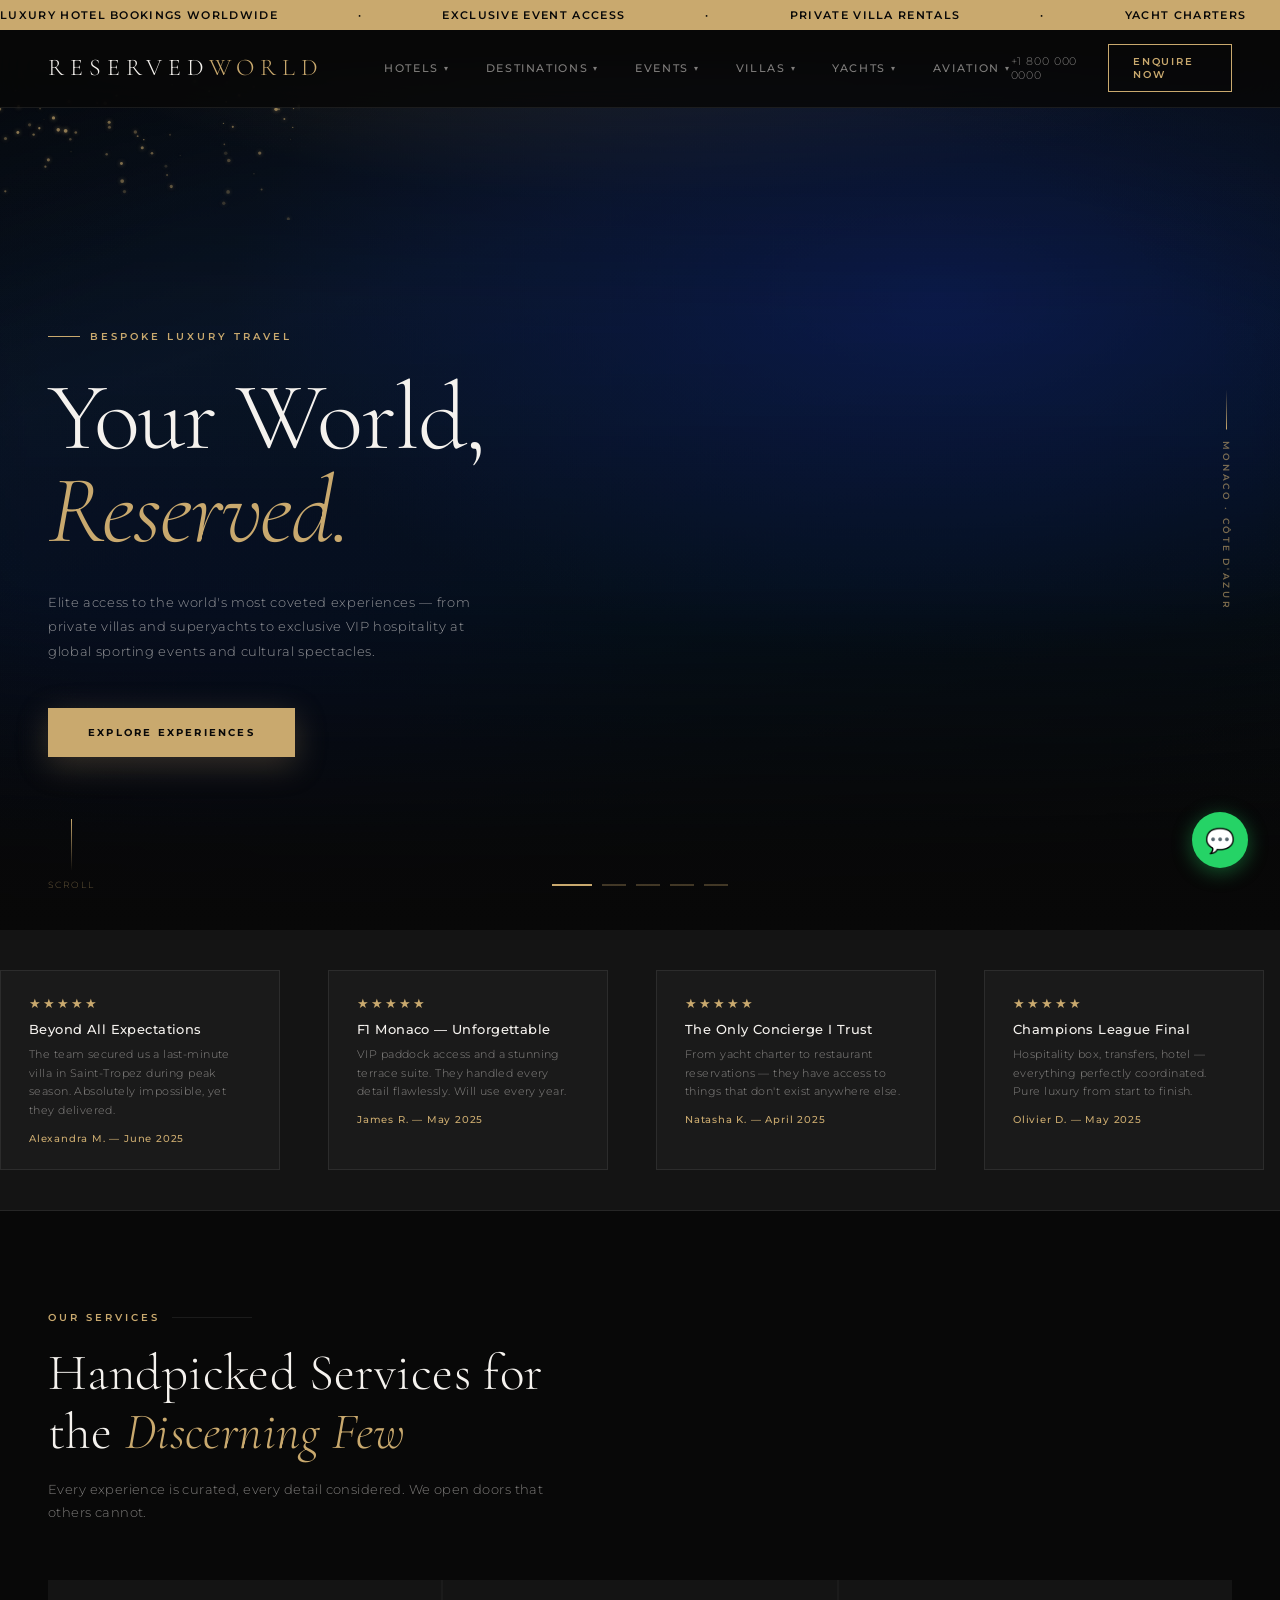
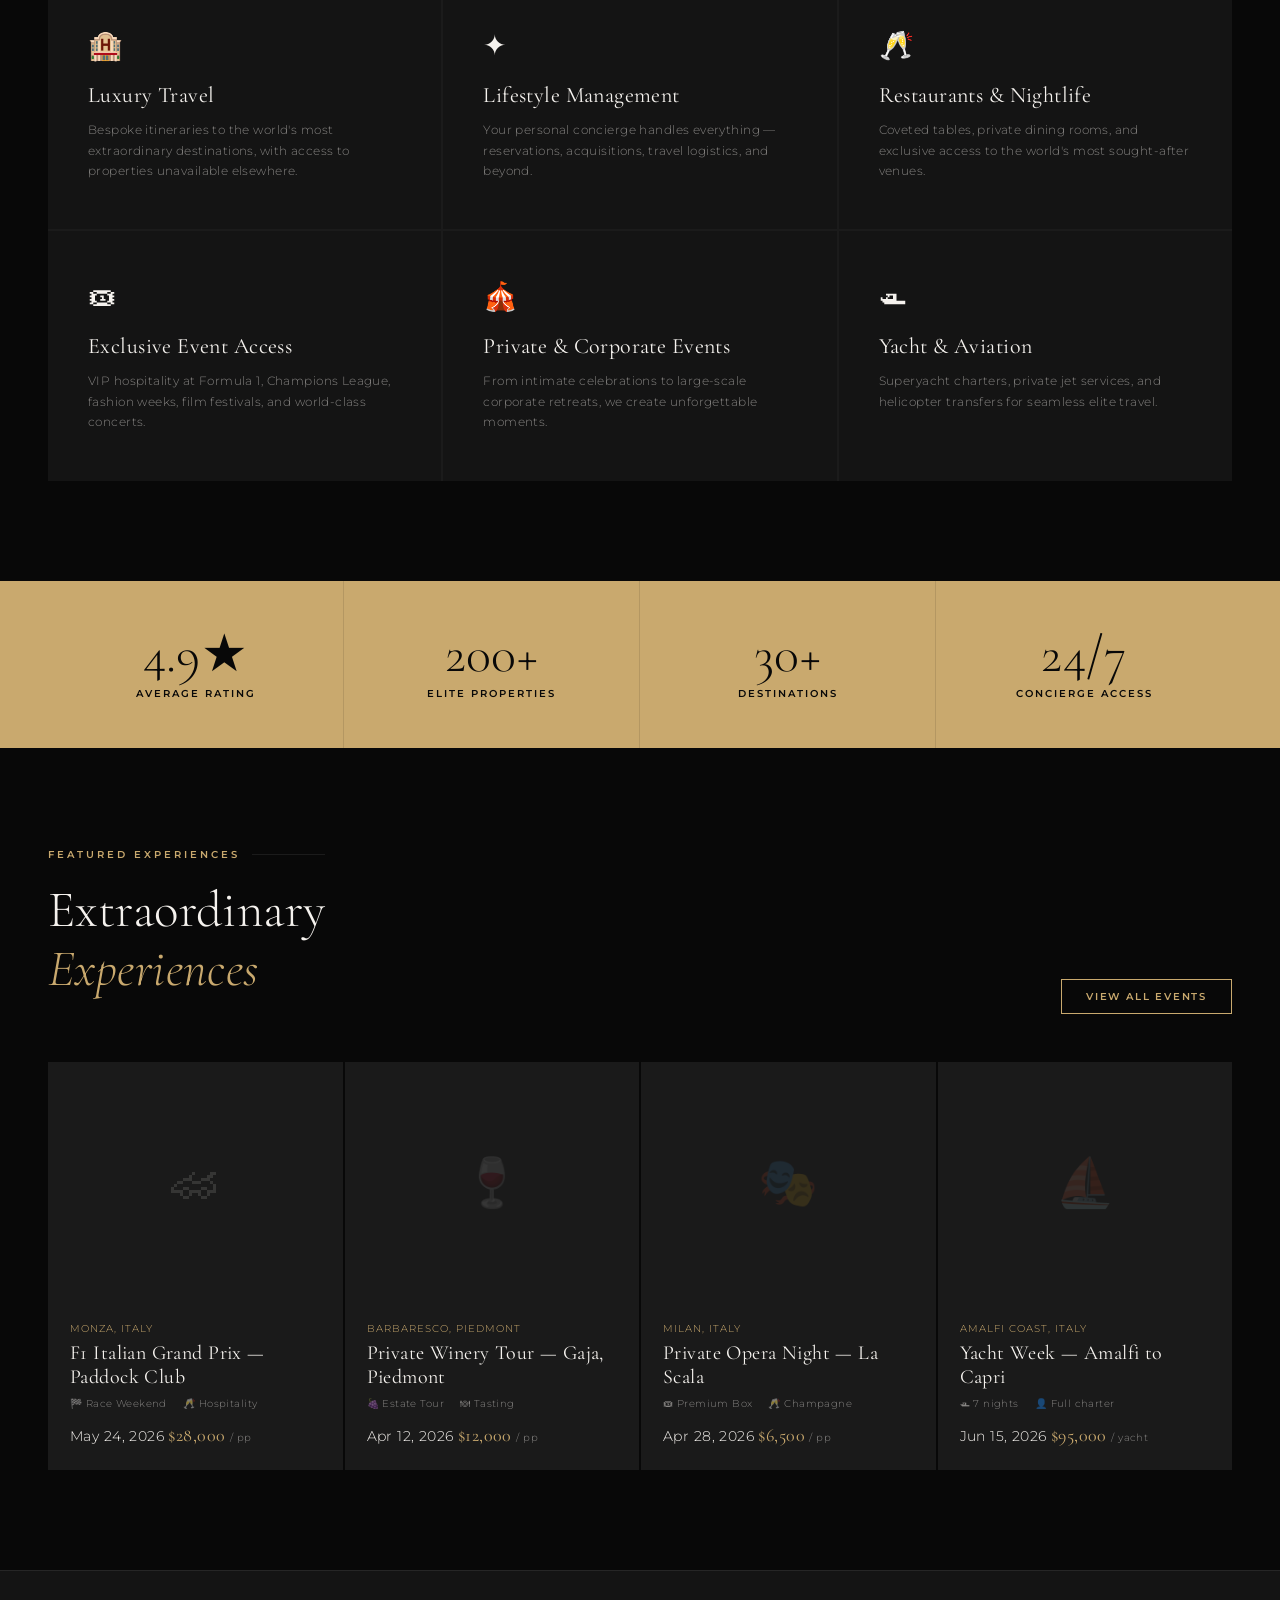
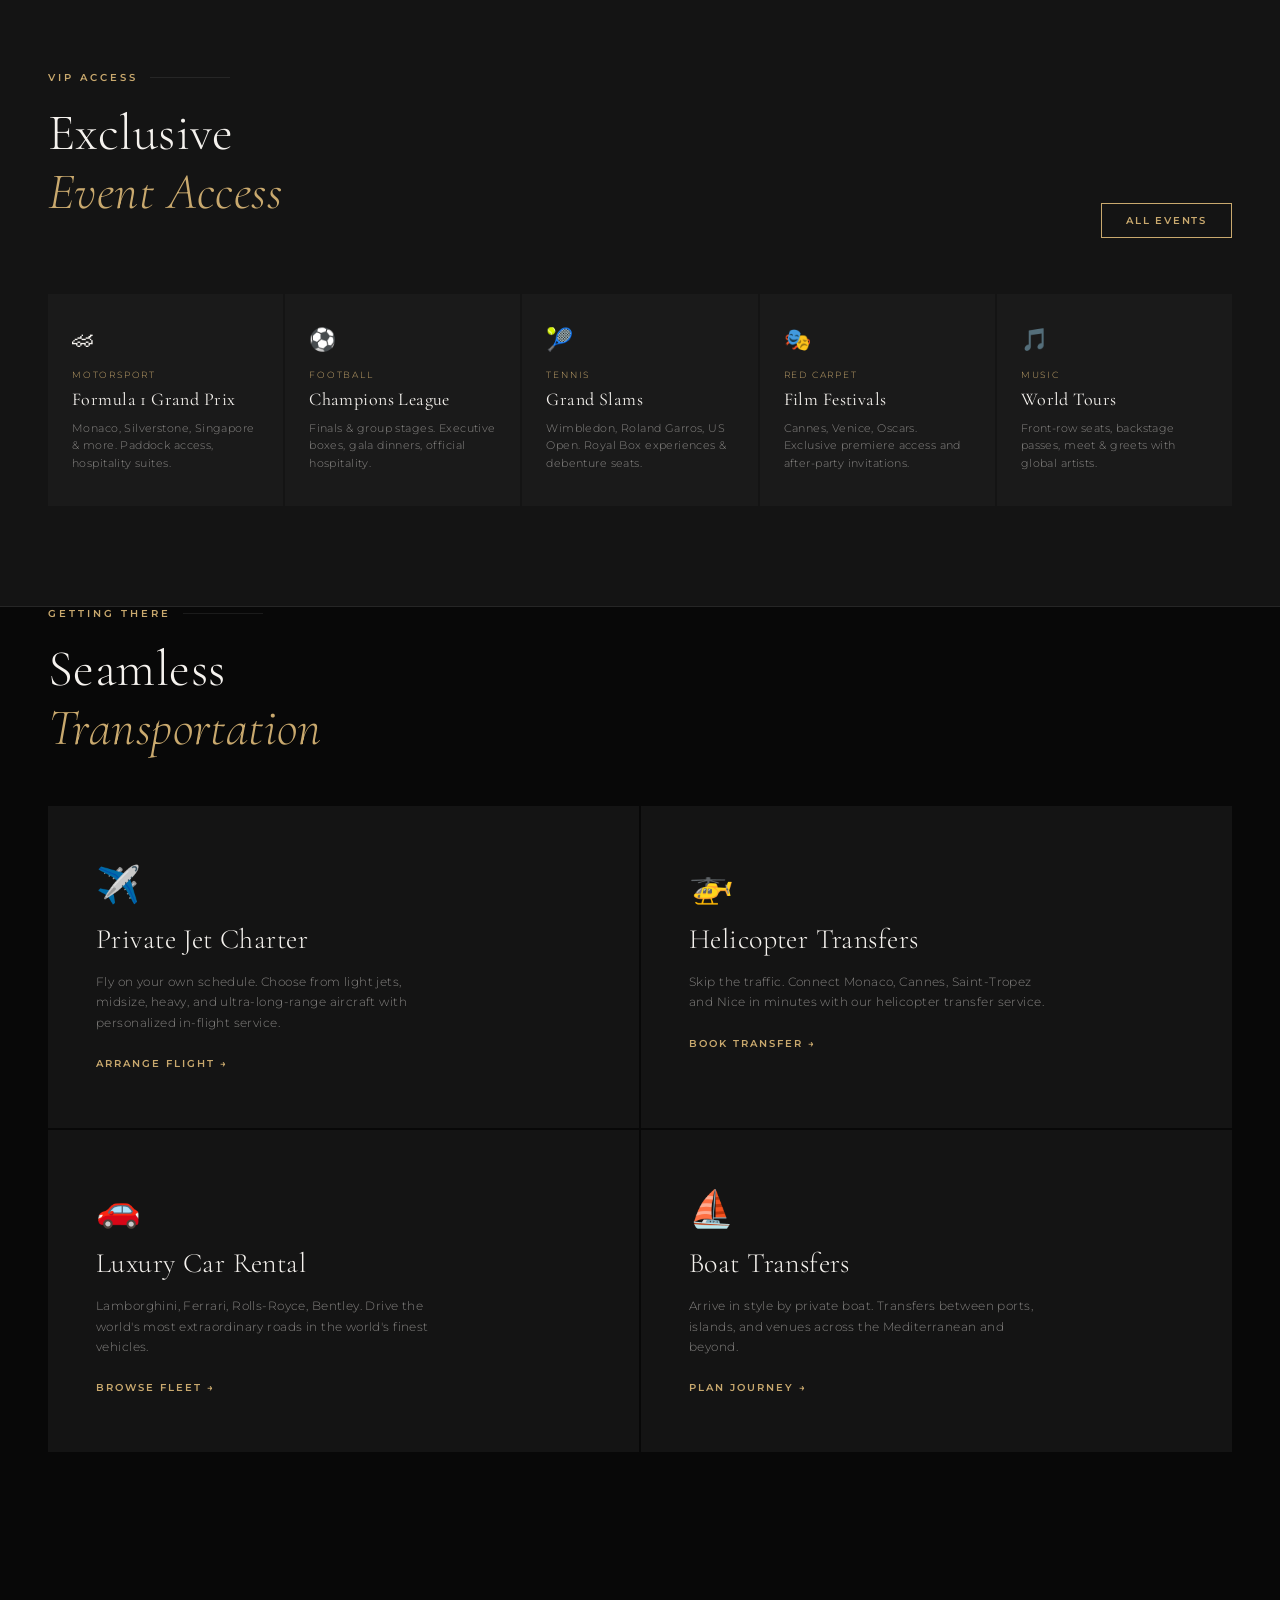
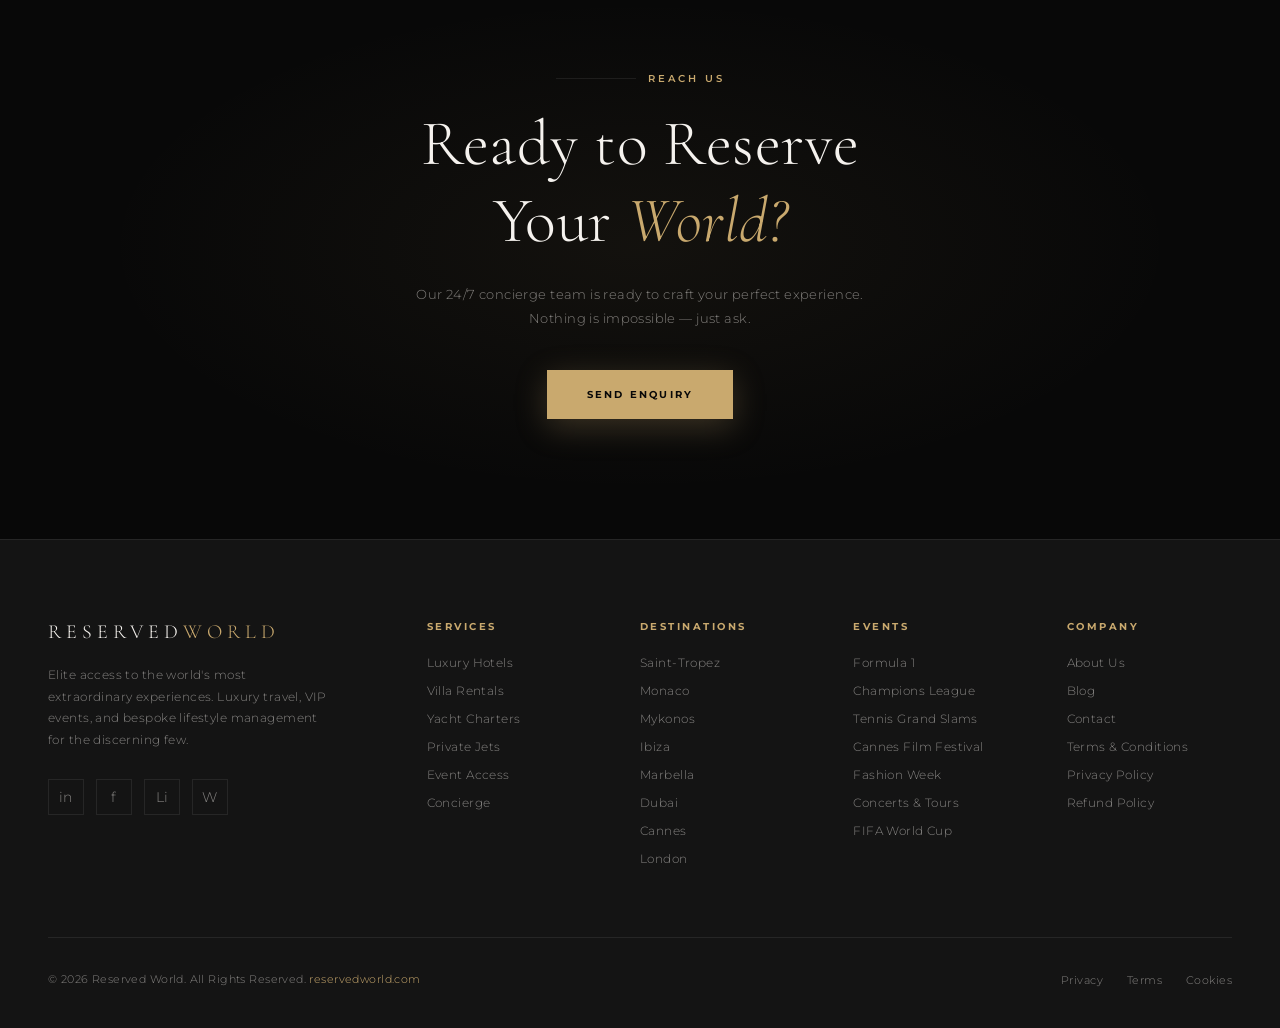
==== index.html @ fbaa14cc "Add featured experiences section with event listings Added a new section for featured experiences wi" ====
<!DOCTYPE html>
<html lang="en">
<head>
<meta charset="UTF-8">
<meta name="viewport" content="width=device-width, initial-scale=1.0">
<title>Reserved World – Bespoke Luxury Travel & Elite Event Access</title>
<link rel="preconnect" href="https://fonts.googleapis.com">
<link href="https://fonts.googleapis.com/css2?family=Cormorant+Garamond:ital,wght@0,300;0,400;0,600;1,300;1,400&family=Montserrat:wght@300;400;500;600&display=swap" rel="stylesheet">
<style>
  :root {
    --black: #080808;
    --deep: #0d0d0d;
    --surface: #141414;
    --card: #1a1a1a;
    --border: rgba(255,255,255,0.08);
    --gold: #c9a96e;
    --gold-light: #e8d5b0;
    --gold-dim: rgba(201,169,110,0.15);
    --white: #f5f2ee;
    --muted: rgba(245,242,238,0.5);
    --nav-h: 80px;
  }

  *, *::before, *::after { box-sizing: border-box; margin: 0; padding: 0; }

  html { scroll-behavior: smooth; }

  body {
    background: var(--black);
    color: var(--white);
    font-family: 'Montserrat', sans-serif;
    font-size: 14px;
    font-weight: 300;
    letter-spacing: 0.03em;
    overflow-x: hidden;
  }

  /* ─── SCROLLBAR ─── */
  ::-webkit-scrollbar { width: 4px; }
  ::-webkit-scrollbar-track { background: var(--black); }
  ::-webkit-scrollbar-thumb { background: var(--gold); border-radius: 2px; }

  /* ─── TICKER ─── */
  .ticker {
    background: var(--gold);
    color: var(--black);
    font-size: 11px;
    font-weight: 600;
    letter-spacing: 0.12em;
    text-transform: uppercase;
    padding: 8px 0;
    overflow: hidden;
    position: relative;
    z-index: 200;
  }
  .ticker-inner {
    display: flex;
    gap: 80px;
    animation: ticker 30s linear infinite;
    white-space: nowrap;
  }
  @keyframes ticker {
    from { transform: translateX(0); }
    to { transform: translateX(-50%); }
  }

  /* ─── NAV ─── */
  nav {
    position: fixed;
    top: 0;
    left: 0;
    width: 100%;
    z-index: 100;
    height: var(--nav-h);
    display: flex;
    align-items: center;
    justify-content: space-between;
    padding: 0 48px;
    background: rgba(8,8,8,0.85);
    backdrop-filter: blur(20px);
    border-bottom: 1px solid var(--border);
    transition: background 0.3s;
  }

  .nav-logo {
    font-family: 'Cormorant Garamond', serif;
    font-size: 24px;
    font-weight: 300;
    letter-spacing: 0.25em;
    text-transform: uppercase;
    color: var(--white);
    text-decoration: none;
  }
  .nav-logo span { color: var(--gold); }

  .nav-links {
    display: flex;
    align-items: center;
    gap: 36px;
    list-style: none;
    margin-left: 60px;
  }

  .nav-links > li { position: relative; }

  .nav-links > li > a {
    color: var(--muted);
    text-decoration: none;
    font-size: 11px;
    font-weight: 500;
    letter-spacing: 0.15em;
    text-transform: uppercase;
    transition: color 0.2s;
    display: flex;
    align-items: center;
    gap: 5px;
  }
  .nav-links > li > a:hover, .nav-links > li:hover > a { color: var(--gold); }

  .nav-links > li > a .caret {
    font-size: 8px;
    transition: transform 0.2s;
    display: inline-block;
  }
  .nav-links > li:hover > a .caret { transform: rotate(180deg); }

  /* Mega dropdown */
  .dropdown {
    position: absolute;
    top: calc(100% + 20px);
    left: -20px;
    background: var(--surface);
    border: 1px solid var(--border);
    min-width: 220px;
    padding: 20px 0;
    opacity: 0;
    pointer-events: none;
    transform: translateY(10px);
    transition: opacity 0.25s, transform 0.25s;
  }
  .nav-links > li:hover .dropdown {
    opacity: 1;
    pointer-events: all;
    transform: translateY(0);
  }
  .dropdown a {
    display: block;
    padding: 10px 24px;
    color: var(--muted);
    text-decoration: none;
    font-size: 11px;
    letter-spacing: 0.1em;
    text-transform: uppercase;
    transition: color 0.2s, padding-left 0.2s;
  }
  .dropdown a:hover { color: var(--gold); padding-left: 32px; }
  .dropdown-group-label {
    display: block;
    padding: 10px 24px 6px;
    font-size: 9px;
    letter-spacing: 0.2em;
    text-transform: uppercase;
    color: var(--gold);
    font-weight: 600;
    border-top: 1px solid var(--border);
    margin-top: 6px;
  }
  .dropdown-group-label:first-child { border-top: none; margin-top: 0; }

  .nav-cta {
    display: flex;
    align-items: center;
    gap: 20px;
  }

  .nav-tel {
    font-size: 11px;
    letter-spacing: 0.08em;
    color: var(--muted);
  }

  .btn-outline {
    padding: 10px 24px;
    border: 1px solid var(--gold);
    color: var(--gold);
    font-size: 10px;
    font-weight: 600;
    letter-spacing: 0.18em;
    text-transform: uppercase;
    text-decoration: none;
    transition: background 0.2s, color 0.2s;
    font-family: 'Montserrat', sans-serif;
    cursor: pointer;
    background: transparent;
  }
  .btn-outline:hover { background: var(--gold); color: var(--black); }

  /* ─── HERO ─── */
  .hero {
    height: calc(100vh - 40px);
    min-height: 600px;
    position: relative;
    display: flex;
    align-items: center;
    padding-top: 80px;
    overflow: hidden;
  }

  /* ── SLIDESHOW BACKGROUNDS ── */
  .hero-slides {
    position: absolute;
    inset: 0;
    z-index: 0;
  }

  .hero-slide {
    position: absolute;
    inset: 0;
    opacity: 0;
    transition: opacity 1.8s cubic-bezier(0.4, 0, 0.2, 1);
    will-change: opacity;
  }
  .hero-slide.active { opacity: 1; }

  /* Each slide has a unique cinematic gradient + Ken Burns pan */
  .hero-slide-inner {
    position: absolute;
    inset: -8%;
    background-size: cover;
    background-position: center;
    will-change: transform;
  }

  /* Slide 1 — deep Santorini blue dusk */
  .slide-1 .hero-slide-inner {
    background:
      radial-gradient(ellipse 80% 60% at 70% 30%, rgba(12,28,80,0.95) 0%, transparent 60%),
      radial-gradient(ellipse 60% 80% at 20% 80%, rgba(6,14,40,0.9) 0%, transparent 55%),
      radial-gradient(ellipse 100% 50% at 50% 0%, rgba(201,169,110,0.25) 0%, transparent 40%),
      linear-gradient(160deg, #03080f 0%, #0a1628 30%, #04111e 60%, #080808 100%);
    animation: kenburns-1 10s ease-in-out infinite alternate;
  }
  @keyframes kenburns-1 {
    from { transform: scale(1.0) translate(0px, 0px); }
    to   { transform: scale(1.08) translate(-20px, -10px); }
  }

  /* Slide 2 — Saint-Tropez golden sunset */
  .slide-2 .hero-slide-inner {
    background:
      radial-gradient(ellipse 90% 50% at 80% 20%, rgba(201,120,20,0.8) 0%, transparent 55%),
      radial-gradient(ellipse 60% 70% at 15% 75%, rgba(80,30,10,0.95) 0%, transparent 60%),
      radial-gradient(ellipse 70% 40% at 50% 0%, rgba(230,160,60,0.3) 0%, transparent 50%),
      linear-gradient(145deg, #1a0a00 0%, #2d1200 25%, #0f0800 55%, #080808 100%);
    animation: kenburns-2 10s ease-in-out infinite alternate;
  }
  @keyframes kenburns-2 {
    from { transform: scale(1.06) translate(15px, 5px); }
    to   { transform: scale(1.0) translate(-5px, 15px); }
  }

  /* Slide 3 — Monaco emerald night */
  .slide-3 .hero-slide-inner {
    background:
      radial-gradient(ellipse 75% 55% at 30% 40%, rgba(10,60,40,0.9) 0%, transparent 58%),
      radial-gradient(ellipse 50% 70% at 85% 70%, rgba(4,25,18,0.95) 0%, transparent 55%),
      radial-gradient(ellipse 80% 35% at 55% 10%, rgba(201,169,110,0.2) 0%, transparent 45%),
      linear-gradient(155deg, #020d07 0%, #071a10 30%, #030e07 60%, #080808 100%);
    animation: kenburns-3 10s ease-in-out infinite alternate;
  }
  @keyframes kenburns-3 {
    from { transform: scale(1.04) translate(-10px, 10px); }
    to   { transform: scale(1.1) translate(10px, -15px); }
  }

  /* Slide 4 — Mykonos ivory & deep indigo */
  .slide-4 .hero-slide-inner {
    background:
      radial-gradient(ellipse 85% 45% at 60% 25%, rgba(40,30,90,0.9) 0%, transparent 55%),
      radial-gradient(ellipse 55% 65% at 10% 80%, rgba(15,10,40,0.95) 0%, transparent 55%),
      radial-gradient(ellipse 65% 35% at 45% 5%, rgba(201,169,110,0.22) 0%, transparent 45%),
      linear-gradient(140deg, #050310 0%, #100c28 30%, #06040f 60%, #080808 100%);
    animation: kenburns-4 10s ease-in-out infinite alternate;
  }
  @keyframes kenburns-4 {
    from { transform: scale(1.07) translate(8px, -8px); }
    to   { transform: scale(1.02) translate(-12px, 12px); }
  }

  /* Slide 5 — Dubai amber skyline */
  .slide-5 .hero-slide-inner {
    background:
      radial-gradient(ellipse 80% 50% at 75% 30%, rgba(160,90,10,0.85) 0%, transparent 58%),
      radial-gradient(ellipse 60% 60% at 20% 70%, rgba(60,30,5,0.95) 0%, transparent 55%),
      radial-gradient(ellipse 90% 30% at 50% 0%, rgba(220,150,40,0.3) 0%, transparent 40%),
      linear-gradient(150deg, #120800 0%, #220f00 25%, #0c0600 55%, #080808 100%);
    animation: kenburns-5 10s ease-in-out infinite alternate;
  }
  @keyframes kenburns-5 {
    from { transform: scale(1.0) translate(5px, 12px); }
    to   { transform: scale(1.09) translate(-15px, -8px); }
  }

  /* ── CINEMATIC VIGNETTE OVERLAY ── */
  .hero-vignette {
    position: absolute;
    inset: 0;
    z-index: 1;
    background:
      radial-gradient(ellipse 120% 120% at 50% 50%, transparent 40%, rgba(8,8,8,0.7) 100%),
      linear-gradient(to bottom,
        rgba(8,8,8,0.35) 0%,
        rgba(8,8,8,0.05) 30%,
        rgba(8,8,8,0.15) 60%,
        rgba(8,8,8,0.92) 90%,
        rgba(8,8,8,1) 100%
      );
    pointer-events: none;
  }

  /* ── PARTICLE CANVAS ── */
  #heroCanvas {
    position: absolute;
    inset: 0;
    z-index: 2;
    pointer-events: none;
  }

  /* ── LIGHT LEAK SWEEP ── */
  .hero-lightsweep {
    position: absolute;
    inset: 0;
    z-index: 3;
    pointer-events: none;
    overflow: hidden;
  }
  .hero-lightsweep::after {
    content: '';
    position: absolute;
    top: -50%;
    left: -60%;
    width: 40%;
    height: 200%;
    background: linear-gradient(
      105deg,
      transparent 0%,
      rgba(201,169,110,0.04) 40%,
      rgba(201,169,110,0.10) 50%,
      rgba(201,169,110,0.04) 60%,
      transparent 100%
    );
    animation: lightsweep 8s ease-in-out infinite;
    animation-delay: 2s;
    transform: skewX(-15deg);
  }
  @keyframes lightsweep {
    0%   { left: -60%; opacity: 0; }
    10%  { opacity: 1; }
    70%  { opacity: 1; }
    100% { left: 130%; opacity: 0; }
  }

  /* ── HERO SLIDE DOTS ── */
  .hero-dots {
    position: absolute;
    bottom: 44px;
    left: 50%;
    transform: translateX(-50%);
    z-index: 10;
    display: flex;
    gap: 10px;
    align-items: center;
  }
  .hero-dot {
    width: 24px;
    height: 2px;
    background: rgba(201,169,110,0.3);
    cursor: pointer;
    transition: background 0.4s, width 0.4s;
    border: none;
    padding: 0;
  }
  .hero-dot.active {
    background: var(--gold);
    width: 40px;
  }

  /* ── SLIDE LOCATION LABEL ── */
  .hero-location {
    position: absolute;
    top: 50%;
    right: 48px;
    transform: translateY(-50%);
    z-index: 10;
    writing-mode: vertical-rl;
    text-orientation: mixed;
    font-size: 9px;
    font-weight: 600;
    letter-spacing: 0.3em;
    text-transform: uppercase;
    color: rgba(201,169,110,0.6);
    display: flex;
    align-items: center;
    gap: 12px;
    transition: opacity 0.5s;
  }
  .hero-location::before {
    content: '';
    width: 1px;
    height: 40px;
    background: linear-gradient(to bottom, transparent, var(--gold));
  }

  /* ── HERO CONTENT ── */
  .hero-content {
    position: relative;
    z-index: 10;
    max-width: 1400px;
    margin: 0 auto;
    padding: 0 48px;
    width: 100%;
  }

  .hero-badge {
    display: inline-flex;
    align-items: center;
    gap: 10px;
    font-size: 10px;
    font-weight: 600;
    letter-spacing: 0.3em;
    text-transform: uppercase;
    color: var(--gold);
    margin-bottom: 28px;
    opacity: 0;
    animation: fade-slide-up 1s ease 0.3s forwards;
  }
  .hero-badge::before {
    content: '';
    width: 32px;
    height: 1px;
    background: var(--gold);
  }

  .hero h1 {
    font-family: 'Cormorant Garamond', serif;
    font-size: clamp(56px, 7.5vw, 108px);
    font-weight: 300;
    line-height: 0.97;
    letter-spacing: -0.02em;
    margin-bottom: 32px;
    max-width: 860px;
    opacity: 0;
    animation: fade-slide-up 1.1s ease 0.55s forwards;
  }
  .hero h1 em {
    font-style: italic;
    color: var(--gold);
    display: block;
  }

  .hero-sub {
    font-size: 13px;
    color: rgba(245,242,238,0.6);
    max-width: 460px;
    line-height: 1.9;
    margin-bottom: 44px;
    letter-spacing: 0.05em;
    opacity: 0;
    animation: fade-slide-up 1.1s ease 0.8s forwards;
  }

  .hero-actions {
    display: flex;
    gap: 16px;
    align-items: center;
    opacity: 0;
    animation: fade-slide-up 1.1s ease 1.0s forwards;
  }

  @keyframes fade-slide-up {
    from { opacity: 0; transform: translateY(28px); }
    to   { opacity: 1; transform: translateY(0); }
  }

  .btn-gold {
    padding: 18px 40px;
    background: var(--gold);
    color: var(--black);
    font-family: 'Montserrat', sans-serif;
    font-size: 10px;
    font-weight: 700;
    letter-spacing: 0.22em;
    text-transform: uppercase;
    text-decoration: none;
    transition: opacity 0.25s, transform 0.25s, box-shadow 0.25s;
    display: inline-block;
    box-shadow: 0 8px 32px rgba(201,169,110,0.25);
  }
  .btn-gold:hover {
    opacity: 0.9;
    transform: translateY(-2px);
    box-shadow: 0 14px 40px rgba(201,169,110,0.4);
  }

  /* Scroll indicator */
  .scroll-indicator {
    position: absolute;
    bottom: 40px;
    left: 48px;
    z-index: 10;
    display: flex;
    flex-direction: column;
    align-items: center;
    gap: 8px;
    color: rgba(201,169,110,0.5);
    font-size: 9px;
    letter-spacing: 0.22em;
    text-transform: uppercase;
    opacity: 0;
    animation: fade-slide-up 1s ease 1.4s forwards;
  }
  .scroll-line {
    width: 1px;
    height: 52px;
    background: linear-gradient(to bottom, var(--gold), transparent);
    animation: scroll-pulse 2.2s ease-in-out infinite;
  }
  @keyframes scroll-pulse {
    0%, 100% { opacity: 0.8; transform: scaleY(1); }
    50% { opacity: 0.2; transform: scaleY(0.5); }
  }

  /* ─── REVIEWS ─── */
  .reviews-strip {
    background: var(--surface);
    border-bottom: 1px solid var(--border);
    padding: 40px 0;
    overflow: hidden;
  }
  .reviews-inner {
    display: flex;
    gap: 48px;
    animation: ticker 50s linear infinite;
  }
  .review-card {
    flex-shrink: 0;
    background: var(--card);
    border: 1px solid var(--border);
    padding: 24px 28px;
    min-width: 280px;
    max-width: 280px;
  }
  .review-stars { color: var(--gold); font-size: 13px; letter-spacing: 2px; margin-bottom: 10px; }
  .review-title { font-size: 13px; font-weight: 500; margin-bottom: 8px; color: var(--white); }
  .review-text { font-size: 11px; color: var(--muted); line-height: 1.7; }
  .review-author { font-size: 10px; color: var(--gold); margin-top: 12px; font-weight: 500; letter-spacing: 0.08em; }

  /* ─── SECTIONS ─── */
  section {
    max-width: 1400px;
    margin: 0 auto;
    padding: 100px 48px;
  }

  .section-label {
    font-size: 10px;
    font-weight: 600;
    letter-spacing: 0.3em;
    text-transform: uppercase;
    color: var(--gold);
    display: flex;
    align-items: center;
    gap: 12px;
    margin-bottom: 20px;
  }
  .section-label::after {
    content: '';
    flex: 1;
    height: 1px;
    background: var(--border);
    max-width: 80px;
  }

  .section-title {
    font-family: 'Cormorant Garamond', serif;
    font-size: clamp(36px, 4vw, 56px);
    font-weight: 300;
    line-height: 1.15;
    margin-bottom: 16px;
  }
  .section-title em { font-style: italic; color: var(--gold); }

  .section-desc {
    color: var(--muted);
    font-size: 13px;
    line-height: 1.8;
    max-width: 520px;
    margin-bottom: 56px;
  }

  /* ─── SERVICES GRID ─── */
  .services-grid {
    display: grid;
    grid-template-columns: repeat(3, 1fr);
    gap: 2px;
    background: var(--border);
  }

  .service-card {
    background: var(--surface);
    padding: 48px 40px;
    position: relative;
    overflow: hidden;
    cursor: pointer;
    transition: background 0.3s;
    text-decoration: none;
    color: inherit;
    display: block;
  }
  .service-card::before {
    content: '';
    position: absolute;
    bottom: 0; left: 0;
    width: 0; height: 2px;
    background: var(--gold);
    transition: width 0.4s;
  }
  .service-card:hover { background: var(--card); }
  .service-card:hover::before { width: 100%; }

  .service-icon {
    font-size: 28px;
    margin-bottom: 20px;
    display: block;
  }
  .service-name {
    font-family: 'Cormorant Garamond', serif;
    font-size: 22px;
    font-weight: 400;
    margin-bottom: 12px;
  }
  .service-desc {
    font-size: 12px;
    color: var(--muted);
    line-height: 1.7;
  }
  .service-arrow {
    position: absolute;
    bottom: 32px; right: 32px;
    color: var(--gold);
    font-size: 18px;
    opacity: 0;
    transform: translateX(-8px);
    transition: opacity 0.3s, transform 0.3s;
  }
  .service-card:hover .service-arrow { opacity: 1; transform: translateX(0); }

  /* ─── LISTINGS ─── */
  .listings-header {
    display: flex;
    justify-content: space-between;
    align-items: flex-end;
    margin-bottom: 48px;
  }

  .cards-grid {
    display: grid;
    grid-template-columns: repeat(4, 1fr);
    gap: 2px;
  }

  .listing-card {
    background: var(--card);
    position: relative;
    overflow: hidden;
    text-decoration: none;
    color: inherit;
    display: block;
  }

  .listing-img {
    height: 240px;
    position: relative;
    overflow: hidden;
  }

  /* Gradient placeholder images using CSS */
  .listing-img-inner {
    width: 100%;
    height: 100%;
    transition: transform 0.6s ease;
    position: relative;
  }
  .listing-card:hover .listing-img-inner { transform: scale(1.06); }

  .villa-img-1 { background: linear-gradient(135deg, #2d1f0a 0%, #1a1209 40%, #3d2b10 100%); }
  .villa-img-2 { background: linear-gradient(135deg, #0d1a2d 0%, #091218 40%, #1a3050 100%); }
  .villa-img-3 { background: linear-gradient(135deg, #1a2d1a 0%, #0d180d 40%, #2d4a1a 100%); }
  .villa-img-4 { background: linear-gradient(135deg, #2d1a0d 0%, #180d09 40%, #4a2d1a 100%); }
  .yacht-img-1 { background: linear-gradient(135deg, #091828 0%, #060f1a 40%, #0d2540 100%); }
  .yacht-img-2 { background: linear-gradient(135deg, #280918 0%, #1a0609 40%, #400d25 100%); }
  .yacht-img-3 { background: linear-gradient(135deg, #181828 0%, #0f0f1a 40%, #252540 100%); }
  .yacht-img-4 { background: linear-gradient(135deg, #0a1a0a 0%, #060f06 40%, #0f2810 100%); }
  .dest-img-1 { background: linear-gradient(135deg, #3d2b10 0%, #1a1209 60%, #2d1f0a 100%); }
  .dest-img-2 { background: linear-gradient(135deg, #0d2540 0%, #091218 60%, #102d4a 100%); }
  .dest-img-3 { background: linear-gradient(135deg, #2d1a0d 0%, #180d09 60%, #3d2010 100%); }
  .dest-img-4 { background: linear-gradient(135deg, #1a0d28 0%, #0f0918 60%, #280d3d 100%); }
  .dest-img-5 { background: linear-gradient(135deg, #0d281a 0%, #09180f 60%, #102d20 100%); }
  .dest-img-6 { background: linear-gradient(135deg, #28150d 0%, #180e09 60%, #3d1a0d 100%); }

  /* Decorative icon overlay */
  .listing-img::after {
    content: attr(data-icon);
    position: absolute;
    top: 50%; left: 50%;
    transform: translate(-50%, -50%);
    font-size: 48px;
    opacity: 0.12;
    pointer-events: none;
  }

  .listing-tag {
    position: absolute;
    top: 16px; left: 16px;
    background: var(--gold);
    color: var(--black);
    font-size: 9px;
    font-weight: 700;
    letter-spacing: 0.15em;
    text-transform: uppercase;
    padding: 5px 10px;
  }

  .listing-info {
    padding: 20px 22px 24px;
  }
  .listing-location {
    font-size: 10px;
    color: var(--gold);
    letter-spacing: 0.1em;
    text-transform: uppercase;
    margin-bottom: 6px;
  }
  .listing-name {
    font-family: 'Cormorant Garamond', serif;
    font-size: 20px;
    font-weight: 400;
    margin-bottom: 8px;
    line-height: 1.2;
  }
  .listing-meta {
    display: flex;
    gap: 16px;
    align-items: center;
    margin-bottom: 14px;
  }
  .listing-meta-item {
    font-size: 10px;
    color: var(--muted);
    display: flex;
    align-items: center;
    gap: 4px;
  }
  .listing-price {
    font-family: 'Cormorant Garamond', serif;
    font-size: 18px;
    color: var(--gold);
    font-weight: 400;
  }
  .listing-price span {
    font-family: 'Montserrat', sans-serif;
    font-size: 10px;
    color: var(--muted);
    font-weight: 300;
  }

  /* ─── DESTINATIONS ─── */
  .dest-grid {
    display: grid;
    grid-template-columns: repeat(3, 1fr);
    gap: 2px;
  }

  .dest-card {
    position: relative;
    overflow: hidden;
    height: 300px;
    cursor: pointer;
    text-decoration: none;
    display: block;
  }

  .dest-img {
    width: 100%; height: 100%;
    transition: transform 0.6s ease;
  }
  .dest-card:hover .dest-img { transform: scale(1.08); }

  .dest-overlay {
    position: absolute;
    inset: 0;
    background: linear-gradient(to top, rgba(8,8,8,0.9) 0%, rgba(8,8,8,0.1) 60%);
    display: flex;
    flex-direction: column;
    justify-content: flex-end;
    padding: 28px;
  }

  .dest-name {
    font-family: 'Cormorant Garamond', serif;
    font-size: 26px;
    font-weight: 300;
    margin-bottom: 6px;
  }
  .dest-country {
    font-size: 10px;
    color: var(--gold);
    letter-spacing: 0.15em;
    text-transform: uppercase;
  }
  .dest-link {
    margin-top: 12px;
    font-size: 10px;
    letter-spacing: 0.15em;
    text-transform: uppercase;
    color: var(--white);
    opacity: 0;
    transform: translateY(6px);
    transition: opacity 0.3s, transform 0.3s;
    display: flex;
    align-items: center;
    gap: 8px;
  }
  .dest-card:hover .dest-link { opacity: 1; transform: translateY(0); }

  /* ─── EVENTS ─── */
  .events-section {
    background: var(--surface);
    max-width: 100%;
    padding: 100px 0;
    border-top: 1px solid var(--border);
    border-bottom: 1px solid var(--border);
  }
  .events-inner {
    max-width: 1400px;
    margin: 0 auto;
    padding: 0 48px;
  }

  .events-grid {
    display: grid;
    grid-template-columns: repeat(5, 1fr);
    gap: 2px;
    margin-top: 56px;
  }

  .event-card {
    background: var(--card);
    padding: 32px 24px;
    text-decoration: none;
    color: inherit;
    display: block;
    border-bottom: 2px solid transparent;
    transition: border-color 0.3s, background 0.3s;
  }
  .event-card:hover { border-color: var(--gold); background: var(--black); }

  .event-icon { font-size: 22px; margin-bottom: 16px; display: block; }
  .event-cat {
    font-size: 9px;
    letter-spacing: 0.2em;
    text-transform: uppercase;
    color: var(--gold);
    margin-bottom: 8px;
  }
  .event-name {
    font-family: 'Cormorant Garamond', serif;
    font-size: 18px;
    font-weight: 400;
    line-height: 1.3;
    margin-bottom: 8px;
  }
  .event-detail {
    font-size: 11px;
    color: var(--muted);
    line-height: 1.6;
  }

  /* ─── TRANSPORT GRID ─── */
  .transport-grid {
    display: grid;
    grid-template-columns: repeat(2, 1fr);
    gap: 2px;
  }

  .transport-card {
    background: var(--surface);
    padding: 56px 48px;
    position: relative;
    overflow: hidden;
    text-decoration: none;
    color: inherit;
    display: flex;
    flex-direction: column;
    gap: 16px;
    border-bottom: 2px solid transparent;
    transition: border-color 0.3s;
  }
  .transport-card:hover { border-color: var(--gold); }

  .transport-icon { font-size: 36px; }
  .transport-name {
    font-family: 'Cormorant Garamond', serif;
    font-size: 28px;
    font-weight: 300;
  }
  .transport-desc { font-size: 12px; color: var(--muted); line-height: 1.7; max-width: 360px; }
  .transport-cta {
    display: inline-flex;
    align-items: center;
    gap: 8px;
    font-size: 10px;
    font-weight: 600;
    letter-spacing: 0.2em;
    text-transform: uppercase;
    color: var(--gold);
    margin-top: 8px;
  }

  /* ─── TRUST STATS ─── */
  .stats-bar {
    background: var(--gold);
    padding: 0;
    max-width: 100%;
  }
  .stats-inner {
    max-width: 1400px;
    margin: 0 auto;
    padding: 0 48px;
    display: grid;
    grid-template-columns: repeat(4, 1fr);
    gap: 0;
  }
  .stat {
    padding: 48px 0;
    border-right: 1px solid rgba(0,0,0,0.1);
    text-align: center;
    color: var(--black);
  }
  .stat:last-child { border-right: none; }
  .stat-num {
    font-family: 'Cormorant Garamond', serif;
    font-size: 52px;
    font-weight: 300;
    line-height: 1;
    margin-bottom: 6px;
  }
  .stat-label {
    font-size: 10px;
    font-weight: 600;
    letter-spacing: 0.2em;
    text-transform: uppercase;
  }

  /* ─── CONTACT CTA ─── */
  .cta-section {
    text-align: center;
    padding: 120px 48px;
    position: relative;
    overflow: hidden;
    max-width: 100%;
    background: var(--black);
  }
  .cta-bg {
    position: absolute;
    inset: 0;
    background: radial-gradient(ellipse 60% 60% at 50% 50%, rgba(201,169,110,0.06) 0%, transparent 70%);
  }
  .cta-section .section-label { justify-content: center; }
  .cta-section .section-label::after { display: none; }
  .cta-section .section-label::before {
    content: '';
    width: 80px; height: 1px;
    background: var(--border);
  }
  .cta-section h2 {
    font-family: 'Cormorant Garamond', serif;
    font-size: clamp(40px, 5vw, 72px);
    font-weight: 300;
    max-width: 700px;
    margin: 0 auto 24px;
    position: relative;
  }
  .cta-section h2 em { font-style: italic; color: var(--gold); }
  .cta-section p {
    color: var(--muted);
    font-size: 13px;
    max-width: 480px;
    margin: 0 auto 40px;
    line-height: 1.8;
    position: relative;
  }
  .cta-btns {
    display: flex;
    gap: 16px;
    justify-content: center;
    position: relative;
  }

  /* ─── FOOTER ─── */
  footer {
    background: var(--surface);
    border-top: 1px solid var(--border);
    padding: 80px 48px 40px;
  }
  .footer-top {
    max-width: 1400px;
    margin: 0 auto;
    display: grid;
    grid-template-columns: 2fr 1fr 1fr 1fr 1fr;
    gap: 48px;
    padding-bottom: 60px;
    border-bottom: 1px solid var(--border);
  }
  .footer-brand .nav-logo { display: block; margin-bottom: 20px; font-size: 20px; }
  .footer-brand p {
    font-size: 12px;
    color: var(--muted);
    line-height: 1.8;
    max-width: 280px;
    margin-bottom: 28px;
  }
  .footer-social {
    display: flex;
    gap: 12px;
  }
  .footer-social a {
    width: 36px; height: 36px;
    border: 1px solid var(--border);
    display: flex;
    align-items: center;
    justify-content: center;
    color: var(--muted);
    text-decoration: none;
    font-size: 14px;
    transition: border-color 0.2s, color 0.2s;
  }
  .footer-social a:hover { border-color: var(--gold); color: var(--gold); }

  .footer-col h4 {
    font-size: 10px;
    font-weight: 700;
    letter-spacing: 0.25em;
    text-transform: uppercase;
    color: var(--gold);
    margin-bottom: 20px;
  }
  .footer-col ul { list-style: none; }
  .footer-col ul li { margin-bottom: 10px; }
  .footer-col ul li a {
    font-size: 12px;
    color: var(--muted);
    text-decoration: none;
    transition: color 0.2s;
  }
  .footer-col ul li a:hover { color: var(--white); }

  .footer-bottom {
    max-width: 1400px;
    margin: 0 auto;
    padding-top: 32px;
    display: flex;
    justify-content: space-between;
    align-items: center;
  }
  .footer-bottom p { font-size: 11px; color: var(--muted); }
  .footer-bottom-links {
    display: flex;
    gap: 24px;
    list-style: none;
  }
  .footer-bottom-links a {
    font-size: 11px;
    color: var(--muted);
    text-decoration: none;
    transition: color 0.2s;
  }
  .footer-bottom-links a:hover { color: var(--white); }

  /* ─── WHATSAPP FLOAT ─── */
  .wa-float {
    position: fixed;
    bottom: 32px;
    right: 32px;
    width: 56px; height: 56px;
    background: #25D366;
    border-radius: 50%;
    display: flex;
    align-items: center;
    justify-content: center;
    color: white;
    font-size: 24px;
    text-decoration: none;
    z-index: 999;
    box-shadow: 0 4px 20px rgba(37,211,102,0.4);
    transition: transform 0.2s, box-shadow 0.2s;
  }
  .wa-float:hover { transform: scale(1.1); box-shadow: 0 6px 28px rgba(37,211,102,0.6); }

  /* ─── MOBILE MENU TOGGLE ─── */
  .hamburger {
    display: none;
    flex-direction: column;
    gap: 5px;
    cursor: pointer;
    padding: 4px;
  }
  .hamburger span {
    width: 24px; height: 1px;
    background: var(--white);
    transition: transform 0.3s, opacity 0.3s;
  }

  /* ─── ANIMATIONS ─── */
  .fade-up {
    opacity: 0;
    transform: translateY(30px);
    transition: opacity 0.7s ease, transform 0.7s ease;
  }
  .fade-up.visible { opacity: 1; transform: translateY(0); }

  /* ─── RESPONSIVE ─── */
  @media (max-width: 1100px) {
    .cards-grid { grid-template-columns: repeat(2, 1fr); }
    .events-grid { grid-template-columns: repeat(3, 1fr); }
    .footer-top { grid-template-columns: 1fr 1fr; }
    .stats-inner { grid-template-columns: repeat(2, 1fr); }
  }

  @media (max-width: 768px) {
    nav { padding: 0 24px; }
    .nav-links, .nav-cta .nav-tel { display: none; }
    .hamburger { display: flex; }
    .hero-content { padding: 0 24px; }
    section { padding: 72px 24px; }
    .services-grid { grid-template-columns: 1fr; }
    .cards-grid { grid-template-columns: 1fr; }
    .dest-grid { grid-template-columns: 1fr; }
    .events-grid { grid-template-columns: 1fr 1fr; }
    .transport-grid { grid-template-columns: 1fr; }
    .footer-top { grid-template-columns: 1fr; gap: 36px; }
    .footer-bottom { flex-direction: column; gap: 16px; text-align: center; }
    .stats-inner { grid-template-columns: repeat(2, 1fr); }
  }
</style>
</head>
<body>

<!-- Ticker -->
<div class="ticker" style="position:relative; z-index:200;">
  <div class="ticker-inner" id="tickerInner">
    <span>Luxury Hotel Bookings Worldwide</span>
    <span>·</span>
    <span>Exclusive Event Access</span>
    <span>·</span>
    <span>Private Villa Rentals</span>
    <span>·</span>
    <span>Yacht Charters</span>
    <span>·</span>
    <span>Private Jet & Helicopter</span>
    <span>·</span>
    <span>VIP Sports Hospitality</span>
    <span>·</span>
    <span>Concierge Services 24/7</span>
    <span>·</span>
    <span>Luxury Hotel Bookings Worldwide</span>
    <span>·</span>
    <span>Exclusive Event Access</span>
    <span>·</span>
    <span>Private Villa Rentals</span>
    <span>·</span>
    <span>Yacht Charters</span>
    <span>·</span>
    <span>Private Jet & Helicopter</span>
    <span>·</span>
    <span>VIP Sports Hospitality</span>
    <span>·</span>
    <span>Concierge Services 24/7</span>
  </div>
</div>

<!-- Nav -->
<nav>
  <a href="/" class="nav-logo">Reserved<span>World</span></a>

  <ul class="nav-links">
    <li>
      <a href="#">Hotels <span class="caret">▾</span></a>
      <div class="dropdown">
        <span class="dropdown-group-label">By Category</span>
        <a href="#">Luxury Hotels Worldwide</a>
        <a href="#">Boutique Hotels</a>
        <a href="#">Palace Hotels</a>
        <span class="dropdown-group-label">By Destination</span>
        <a href="#">Monaco</a>
        <a href="#">Saint-Tropez</a>
        <a href="#">Dubai</a>
        <a href="#">Mykonos</a>
      </div>
    </li>
    <li>
      <a href="#">Destinations <span class="caret">▾</span></a>
      <div class="dropdown">
        <span class="dropdown-group-label">Top Destinations</span>
        <a href="#">Mykonos</a>
        <a href="#">Saint-Tropez</a>
        <a href="#">Monaco</a>
        <a href="#">Ibiza</a>
        <a href="#">Marbella</a>
        <a href="#">Cannes</a>
        <a href="#">Dubai</a>
        <a href="#">London</a>
        <a href="#">Paris</a>
        <a href="#">Tulum</a>
      </div>
    </li>
    <li>
      <a href="#">Events <span class="caret">▾</span></a>
      <div class="dropdown">
        <span class="dropdown-group-label">Sports</span>
        <a href="#">Formula 1</a>
        <a href="#">Champions League</a>
        <a href="#">Tennis Grand Slams</a>
        <a href="#">Golf Majors</a>
        <a href="#">FIFA World Cup</a>
        <span class="dropdown-group-label">Entertainment</span>
        <a href="#">Concerts & Tours</a>
        <a href="#">Film Festivals</a>
        <a href="#">Fashion Week</a>
        <a href="#">Red Carpet Events</a>
      </div>
    </li>
    <li>
      <a href="#">Villas <span class="caret">▾</span></a>
      <div class="dropdown">
        <span class="dropdown-group-label">By Type</span>
        <a href="#">Luxury Villas</a>
        <a href="#">Ski Chalets</a>
        <span class="dropdown-group-label">By Destination</span>
        <a href="#">Saint-Tropez</a>
        <a href="#">Ibiza</a>
        <a href="#">Mykonos</a>
        <a href="#">Courchevel</a>
        <a href="#">Marbella</a>
      </div>
    </li>
    <li>
      <a href="#">Yachts <span class="caret">▾</span></a>
      <div class="dropdown">
        <span class="dropdown-group-label">Charter</span>
        <a href="#">Yacht Charter Worldwide</a>
        <a href="#">Day Charters</a>
        <a href="#">Week Charters</a>
      </div>
    </li>
    <li>
      <a href="#">Aviation <span class="caret">▾</span></a>
      <div class="dropdown">
        <span class="dropdown-group-label">Services</span>
        <a href="#">Private Jet Charter</a>
        <a href="#">Helicopter Transfers</a>
        <a href="#">Helicopter Tours</a>
      </div>
    </li>
  </ul>

  <div class="nav-cta">
    <span class="nav-tel">+1 800 000 0000</span>
    <a href="#contact" class="btn-outline">Enquire Now</a>
    <div class="hamburger">
      <span></span><span></span><span></span>
    </div>
  </div>
</nav>

<!-- Hero -->
<div class="hero" style="margin-top:40px;">

  <!-- Cinematic slideshow backgrounds -->
  <div class="hero-slides">
    <div class="hero-slide slide-1 active"><div class="hero-slide-inner"></div></div>
    <div class="hero-slide slide-2"><div class="hero-slide-inner"></div></div>
    <div class="hero-slide slide-3"><div class="hero-slide-inner"></div></div>
    <div class="hero-slide slide-4"><div class="hero-slide-inner"></div></div>
    <div class="hero-slide slide-5"><div class="hero-slide-inner"></div></div>
  </div>

  <!-- Cinematic vignette -->
  <div class="hero-vignette"></div>

  <!-- Floating particle canvas -->
  <canvas id="heroCanvas"></canvas>

  <!-- Light sweep shimmer -->
  <div class="hero-lightsweep"></div>

  <!-- Location label (rotated, right side) -->
  <div class="hero-location" id="heroLocation">Monaco · Côte d'Azur</div>

  <!-- Main content -->
  <div class="hero-content">
    <div class="hero-badge">Bespoke Luxury Travel</div>
    <h1>Your World,<br><em>Reserved.</em></h1>
    <p class="hero-sub">Elite access to the world's most coveted experiences — from private villas and superyachts to exclusive VIP hospitality at global sporting events and cultural spectacles.</p>
    <div class="hero-actions">
      <a href="events.html" class="btn-gold">Explore Experiences</a>
     <!-- <a href="#contact" class="btn-outline">Contact Concierge</a>-->
    </div>
  </div>

  <!-- Scroll indicator -->
  <div class="scroll-indicator">
    <div class="scroll-line"></div>
    <span>Scroll</span>
  </div>

  <!-- Slide dots -->
  <div class="hero-dots" id="heroDots">
    <button class="hero-dot active" data-index="0"></button>
    <button class="hero-dot" data-index="1"></button>
    <button class="hero-dot" data-index="2"></button>
    <button class="hero-dot" data-index="3"></button>
    <button class="hero-dot" data-index="4"></button>
  </div>
</div>

<!-- Reviews Strip -->
<div class="reviews-strip">
  <div class="reviews-inner" id="reviewsInner">
    <div class="review-card">
      <div class="review-stars">★★★★★</div>
      <div class="review-title">Beyond All Expectations</div>
      <div class="review-text">The team secured us a last-minute villa in Saint-Tropez during peak season. Absolutely impossible, yet they delivered.</div>
      <div class="review-author">Alexandra M. — June 2025</div>
    </div>
    <div class="review-card">
      <div class="review-stars">★★★★★</div>
      <div class="review-title">F1 Monaco — Unforgettable</div>
      <div class="review-text">VIP paddock access and a stunning terrace suite. They handled every detail flawlessly. Will use every year.</div>
      <div class="review-author">James R. — May 2025</div>
    </div>
    <div class="review-card">
      <div class="review-stars">★★★★★</div>
      <div class="review-title">The Only Concierge I Trust</div>
      <div class="review-text">From yacht charter to restaurant reservations — they have access to things that don't exist anywhere else.</div>
      <div class="review-author">Natasha K. — April 2025</div>
    </div>
    <div class="review-card">
      <div class="review-stars">★★★★★</div>
      <div class="review-title">Champions League Final</div>
      <div class="review-text">Hospitality box, transfers, hotel — everything perfectly coordinated. Pure luxury from start to finish.</div>
      <div class="review-author">Olivier D. — May 2025</div>
    </div>
    <div class="review-card">
      <div class="review-stars">★★★★★</div>
      <div class="review-title">Mykonos Dream Trip</div>
      <div class="review-text">Private villa, yacht charter, table at every top restaurant. Reserved World made the impossible happen.</div>
      <div class="review-author">Sophie L. — July 2025</div>
    </div>
    <!-- Duplicate for seamless loop -->
    <div class="review-card">
      <div class="review-stars">★★★★★</div>
      <div class="review-title">Beyond All Expectations</div>
      <div class="review-text">The team secured us a last-minute villa in Saint-Tropez during peak season. Absolutely impossible, yet they delivered.</div>
      <div class="review-author">Alexandra M. — June 2025</div>
    </div>
    <div class="review-card">
      <div class="review-stars">★★★★★</div>
      <div class="review-title">F1 Monaco — Unforgettable</div>
      <div class="review-text">VIP paddock access and a stunning terrace suite. They handled every detail flawlessly. Will use every year.</div>
      <div class="review-author">James R. — May 2025</div>
    </div>
    <div class="review-card">
      <div class="review-stars">★★★★★</div>
      <div class="review-title">The Only Concierge I Trust</div>
      <div class="review-text">From yacht charter to restaurant reservations — they have access to things that don't exist anywhere else.</div>
      <div class="review-author">Natasha K. — April 2025</div>
    </div>
    <div class="review-card">
      <div class="review-stars">★★★★★</div>
      <div class="review-title">Champions League Final</div>
      <div class="review-text">Hospitality box, transfers, hotel — everything perfectly coordinated. Pure luxury from start to finish.</div>
      <div class="review-author">Olivier D. — May 2025</div>
    </div>
    <div class="review-card">
      <div class="review-stars">★★★★★</div>
      <div class="review-title">Mykonos Dream Trip</div>
      <div class="review-text">Private villa, yacht charter, table at every top restaurant. Reserved World made the impossible happen.</div>
      <div class="review-author">Sophie L. — July 2025</div>
    </div>
  </div>
</div>

<!-- Services -->
<section id="services">
  <div class="section-label">Our Services</div>
  <h2 class="section-title">Handpicked Services for<br>the <em>Discerning Few</em></h2>
  <p class="section-desc">Every experience is curated, every detail considered. We open doors that others cannot.</p>

  <div class="services-grid">
    <a href="#" class="service-card fade-up">
      <span class="service-icon">🏨</span>
      <div class="service-name">Luxury Travel</div>
      <p class="service-desc">Bespoke itineraries to the world's most extraordinary destinations, with access to properties unavailable elsewhere.</p>
      <span class="service-arrow">→</span>
    </a>
    <a href="#" class="service-card fade-up">
      <span class="service-icon">✦</span>
      <div class="service-name">Lifestyle Management</div>
      <p class="service-desc">Your personal concierge handles everything — reservations, acquisitions, travel logistics, and beyond.</p>
      <span class="service-arrow">→</span>
    </a>
    <a href="#" class="service-card fade-up">
      <span class="service-icon">🥂</span>
      <div class="service-name">Restaurants & Nightlife</div>
      <p class="service-desc">Coveted tables, private dining rooms, and exclusive access to the world's most sought-after venues.</p>
      <span class="service-arrow">→</span>
    </a>
    <a href="#" class="service-card fade-up">
      <span class="service-icon">🎟</span>
      <div class="service-name">Exclusive Event Access</div>
      <p class="service-desc">VIP hospitality at Formula 1, Champions League, fashion weeks, film festivals, and world-class concerts.</p>
      <span class="service-arrow">→</span>
    </a>
    <a href="#" class="service-card fade-up">
      <span class="service-icon">🎪</span>
      <div class="service-name">Private & Corporate Events</div>
      <p class="service-desc">From intimate celebrations to large-scale corporate retreats, we create unforgettable moments.</p>
      <span class="service-arrow">→</span>
    </a>
    <a href="#" class="service-card fade-up">
      <span class="service-icon">🛥</span>
      <div class="service-name">Yacht & Aviation</div>
      <p class="service-desc">Superyacht charters, private jet services, and helicopter transfers for seamless elite travel.</p>
      <span class="service-arrow">→</span>
    </a>
  </div>
</section>

<!-- Stats Bar -->
<div class="stats-bar">
  <div class="stats-inner">
    <div class="stat fade-up">
      <div class="stat-num">4.9★</div>
      <div class="stat-label">Average Rating</div>
    </div>
    <div class="stat fade-up">
      <div class="stat-num">200+</div>
      <div class="stat-label">Elite Properties</div>
    </div>
    <div class="stat fade-up">
      <div class="stat-num">30+</div>
      <div class="stat-label">Destinations</div>
    </div>
    <div class="stat fade-up">
      <div class="stat-num">24/7</div>
      <div class="stat-label">Concierge Access</div>
    </div>
  </div>
</div>

<!-- Villas 
<section id="villas">
  <div class="listings-header">
    <div>
      <div class="section-label">Featured Properties</div>
      <h2 class="section-title">Extraordinary<br><em>Villas</em></h2>
    </div>
    <a href="#" class="btn-outline">View All Villas</a>
  </div>

  <div class="cards-grid">
    <a href="#" class="listing-card fade-up">
      <div class="listing-img villa-img-1" data-icon="🌴">
        <div class="listing-img-inner villa-img-1"></div>
        <span class="listing-tag">Saint-Tropez</span>
      </div>
      <div class="listing-info">
        <div class="listing-location">Saint-Tropez, France</div>
        <div class="listing-name">Villa Lumière</div>
        <div class="listing-meta">
          <span class="listing-meta-item">👤 16 guests</span>
          <span class="listing-meta-item">🛏 8 bedrooms</span>
          <span class="listing-meta-item">🏊 Pool</span>
        </div>
        <div class="listing-price">€120,000 <span>/ week</span></div>
      </div>
    </a>
    <a href="#" class="listing-card fade-up">
      <div class="listing-img villa-img-2" data-icon="🌊">
        <div class="listing-img-inner villa-img-2"></div>
        <span class="listing-tag">Mykonos</span>
      </div>
      <div class="listing-info">
        <div class="listing-location">Mykonos, Greece</div>
        <div class="listing-name">Villa Aegean</div>
        <div class="listing-meta">
          <span class="listing-meta-item">👤 12 guests</span>
          <span class="listing-meta-item">🛏 6 bedrooms</span>
          <span class="listing-meta-item">🌊 Sea View</span>
        </div>
        <div class="listing-price">€61,000 <span>/ week</span></div>
      </div>
    </a>
    <a href="#" class="listing-card fade-up">
      <div class="listing-img villa-img-3" data-icon="🏝">
        <div class="listing-img-inner villa-img-3"></div>
        <span class="listing-tag">Ibiza</span>
      </div>
      <div class="listing-info">
        <div class="listing-location">Ibiza, Spain</div>
        <div class="listing-name">Villa Solaris</div>
        <div class="listing-meta">
          <span class="listing-meta-item">👤 10 guests</span>
          <span class="listing-meta-item">🛏 5 bedrooms</span>
          <span class="listing-meta-item">🏊 Infinity Pool</span>
        </div>
        <div class="listing-price">€43,500 <span>/ week</span></div>
      </div>
    </a>
    <a href="#" class="listing-card fade-up">
      <div class="listing-img villa-img-4" data-icon="🏔">
        <div class="listing-img-inner villa-img-4"></div>
        <span class="listing-tag">Courchevel</span>
      </div>
      <div class="listing-info">
        <div class="listing-location">Courchevel, France</div>
        <div class="listing-name">Chalet Blanc</div>
        <div class="listing-meta">
          <span class="listing-meta-item">👤 14 guests</span>
          <span class="listing-meta-item">🛏 7 bedrooms</span>
          <span class="listing-meta-item">🎿 Ski-in/out</span>
        </div>
        <div class="listing-price">€95,000 <span>/ week</span></div>
      </div>
    </a>
  </div>
</section>-->

  <section id="experiences">
  <div class="listings-header">
    <div>
      <div class="section-label">Featured Experiences</div>
      <h2 class="section-title">Extraordinary<br><em>Experiences</em></h2>
    </div>
    <a href="#live-drops" class="btn-outline">View All Events</a>
  </div>

  <div class="cards-grid">

    <a href="#" class="listing-card">
      <div class="listing-img exp-img-1" data-icon="🏎">
        <div class="listing-img-inner exp-img-1"></div>
        <span class="spots-tag">7 left</span>
      </div>
      <div class="listing-info">
        <div class="listing-location">Monza, Italy</div>
        <div class="listing-name">F1 Italian Grand Prix — Paddock Club</div>
        <div class="listing-meta">
          <span class="listing-meta-item">🏁 Race Weekend</span>
          <span class="listing-meta-item">🥂 Hospitality</span>
        </div>
        <div class="listing-footer">
          <span class="listing-date">May 24, 2026</span>
          <span class="listing-price">$28,000 <span>/ pp</span></span>
        </div>
      </div>
    </a>

    <a href="#" class="listing-card">
      <div class="listing-img exp-img-2" data-icon="🍷">
        <div class="listing-img-inner exp-img-2"></div>
        <span class="spots-tag few">3 left</span>
      </div>
      <div class="listing-info">
        <div class="listing-location">Barbaresco, Piedmont</div>
        <div class="listing-name">Private Winery Tour — Gaja, Piedmont</div>
        <div class="listing-meta">
          <span class="listing-meta-item">🍇 Estate Tour</span>
          <span class="listing-meta-item">🍽 Tasting</span>
        </div>
        <div class="listing-footer">
          <span class="listing-date">Apr 12, 2026</span>
          <span class="listing-price">$12,000 <span>/ pp</span></span>
        </div>
      </div>
    </a>

    <a href="#" class="listing-card">
      <div class="listing-img exp-img-3" data-icon="🎭">
        <div class="listing-img-inner exp-img-3"></div>
        <span class="spots-tag few">5 left</span>
      </div>
      <div class="listing-info">
        <div class="listing-location">Milan, Italy</div>
        <div class="listing-name">Private Opera Night — La Scala</div>
        <div class="listing-meta">
          <span class="listing-meta-item">🎟 Premium Box</span>
          <span class="listing-meta-item">🥂 Champagne</span>
        </div>
        <div class="listing-footer">
          <span class="listing-date">Apr 28, 2026</span>
          <span class="listing-price">$6,500 <span>/ pp</span></span>
        </div>
      </div>
    </a>

    <a href="#" class="listing-card">
      <div class="listing-img exp-img-4" data-icon="⛵">
        <div class="listing-img-inner exp-img-4"></div>
        <span class="spots-tag few">4 left</span>
      </div>
      <div class="listing-info">
        <div class="listing-location">Amalfi Coast, Italy</div>
        <div class="listing-name">Yacht Week — Amalfi to Capri</div>
        <div class="listing-meta">
          <span class="listing-meta-item">🛥 7 nights</span>
          <span class="listing-meta-item">👤 Full charter</span>
        </div>
        <div class="listing-footer">
          <span class="listing-date">Jun 15, 2026</span>
          <span class="listing-price">$95,000 <span>/ yacht</span></span>
        </div>
      </div>
    </a>

  </div>
</section>

<!-- Destinations -->
<!--<section id="destinations" style="padding-top:0;">
  <div class="listings-header">
    <div>
      <div class="section-label">Where to Go</div>
      <h2 class="section-title">Iconic<br><em>Destinations</em></h2>
    </div>
    <a href="#" class="btn-outline">All Destinations</a>
  </div>

  <div class="dest-grid">
    <a href="#" class="dest-card fade-up">
      <div class="dest-img dest-img-1"></div>
      <div class="dest-overlay">
        <div class="dest-name">Saint-Tropez</div>
        <div class="dest-country">France</div>
        <div class="dest-link">Explore →</div>
      </div>
    </a>
    <a href="#" class="dest-card fade-up">
      <div class="dest-img dest-img-2"></div>
      <div class="dest-overlay">
        <div class="dest-name">Mykonos</div>
        <div class="dest-country">Greece</div>
        <div class="dest-link">Explore →</div>
      </div>
    </a>
    <a href="#" class="dest-card fade-up">
      <div class="dest-img dest-img-3"></div>
      <div class="dest-overlay">
        <div class="dest-name">Ibiza</div>
        <div class="dest-country">Spain</div>
        <div class="dest-link">Explore →</div>
      </div>
    </a>
    <a href="#" class="dest-card fade-up">
      <div class="dest-img dest-img-4"></div>
      <div class="dest-overlay">
        <div class="dest-name">Monaco</div>
        <div class="dest-country">Monaco</div>
        <div class="dest-link">Explore →</div>
      </div>
    </a>
    <a href="#" class="dest-card fade-up">
      <div class="dest-img dest-img-5"></div>
      <div class="dest-overlay">
        <div class="dest-name">Marbella</div>
        <div class="dest-country">Spain</div>
        <div class="dest-link">Explore →</div>
      </div>
    </a>
    <a href="#" class="dest-card fade-up">
      <div class="dest-img dest-img-6"></div>
      <div class="dest-overlay">
        <div class="dest-name">Dubai</div>
        <div class="dest-country">UAE</div>
        <div class="dest-link">Explore →</div>
      </div>
    </a>
  </div>
</section>-->

<!-- Events -->
<div class="events-section">
  <div class="events-inner">
    <div class="section-label">VIP Access</div>
    <div style="display:flex; justify-content:space-between; align-items:flex-end;">
      <h2 class="section-title">Exclusive<br><em>Event Access</em></h2>
      <a href="#" class="btn-outline">All Events</a>
    </div>

    <div class="events-grid">
      <a href="#" class="event-card fade-up">
        <span class="event-icon">🏎</span>
        <div class="event-cat">Motorsport</div>
        <div class="event-name">Formula 1 Grand Prix</div>
        <div class="event-detail">Monaco, Silverstone, Singapore & more. Paddock access, hospitality suites.</div>
      </a>
      <a href="#" class="event-card fade-up">
        <span class="event-icon">⚽</span>
        <div class="event-cat">Football</div>
        <div class="event-name">Champions League</div>
        <div class="event-detail">Finals & group stages. Executive boxes, gala dinners, official hospitality.</div>
      </a>
      <a href="#" class="event-card fade-up">
        <span class="event-icon">🎾</span>
        <div class="event-cat">Tennis</div>
        <div class="event-name">Grand Slams</div>
        <div class="event-detail">Wimbledon, Roland Garros, US Open. Royal Box experiences & debenture seats.</div>
      </a>
      <a href="#" class="event-card fade-up">
        <span class="event-icon">🎭</span>
        <div class="event-cat">Red Carpet</div>
        <div class="event-name">Film Festivals</div>
        <div class="event-detail">Cannes, Venice, Oscars. Exclusive premiere access and after-party invitations.</div>
      </a>
      <a href="#" class="event-card fade-up">
        <span class="event-icon">🎵</span>
        <div class="event-cat">Music</div>
        <div class="event-name">World Tours</div>
        <div class="event-detail">Front-row seats, backstage passes, meet & greets with global artists.</div>
      </a>
    </div>
  </div>
</div>

<!-- Yachts -->
<!--<section id="yachts">
  <div class="listings-header">
    <div>
      <div class="section-label">On the Water</div>
      <h2 class="section-title">Superyacht<br><em>Charters</em></h2>
    </div>
    <a href="#" class="btn-outline">View All Yachts</a>
  </div>

  <div class="cards-grid">
    <a href="#" class="listing-card fade-up">
      <div class="listing-img yacht-img-1" data-icon="⛵">
        <div class="listing-img-inner yacht-img-1"></div>
        <span class="listing-tag">Motor Yacht</span>
      </div>
      <div class="listing-info">
        <div class="listing-location">Mykonos, Greece</div>
        <div class="listing-name">Ferretti 78</div>
        <div class="listing-meta">
          <span class="listing-meta-item">👤 12 guests</span>
          <span class="listing-meta-item">📏 24m</span>
          <span class="listing-meta-item">🛏 4 cabins</span>
        </div>
        <div class="listing-price">€6,500 <span>/ day</span></div>
      </div>
    </a>
    <a href="#" class="listing-card fade-up">
      <div class="listing-img yacht-img-2" data-icon="🚢">
        <div class="listing-img-inner yacht-img-2"></div>
        <span class="listing-tag">Sailing</span>
      </div>
      <div class="listing-info">
        <div class="listing-location">Saint-Tropez, France</div>
        <div class="listing-name">Falcon 115</div>
        <div class="listing-meta">
          <span class="listing-meta-item">👤 20 guests</span>
          <span class="listing-meta-item">📏 35m</span>
          <span class="listing-meta-item">🛏 5 cabins</span>
        </div>
        <div class="listing-price">€9,000 <span>/ day</span></div>
      </div>
    </a>
    <a href="#" class="listing-card fade-up">
      <div class="listing-img yacht-img-3" data-icon="⚓">
        <div class="listing-img-inner yacht-img-3"></div>
        <span class="listing-tag">Superyacht</span>
      </div>
      <div class="listing-info">
        <div class="listing-location">Cannes, France</div>
        <div class="listing-name">Aleon 50</div>
        <div class="listing-meta">
          <span class="listing-meta-item">👤 12 guests</span>
          <span class="listing-meta-item">📏 16.5m</span>
          <span class="listing-meta-item">🛏 3 cabins</span>
        </div>
        <div class="listing-price">€5,000 <span>/ day</span></div>
      </div>
    </a>
    <a href="#" class="listing-card fade-up">
      <div class="listing-img yacht-img-4" data-icon="🌊">
        <div class="listing-img-inner yacht-img-4"></div>
        <span class="listing-tag">Gulet</span>
      </div>
      <div class="listing-info">
        <div class="listing-location">Bodrum, Turkey</div>
        <div class="listing-name">Bodrum Classic</div>
        <div class="listing-meta">
          <span class="listing-meta-item">👤 16 guests</span>
          <span class="listing-meta-item">📏 28m</span>
          <span class="listing-meta-item">🛏 6 cabins</span>
        </div>
        <div class="listing-price">€4,200 <span>/ day</span></div>
      </div>
    </a>
  </div>
</section>-->

<!-- Transport -->
<section style="padding-top:0;">
  <div class="section-label">Getting There</div>
  <h2 class="section-title" style="margin-bottom:48px;">Seamless<br><em>Transportation</em></h2>

  <div class="transport-grid">
    <a href="#" class="transport-card fade-up">
      <span class="transport-icon">✈️</span>
      <div class="transport-name">Private Jet Charter</div>
      <p class="transport-desc">Fly on your own schedule. Choose from light jets, midsize, heavy, and ultra-long-range aircraft with personalized in-flight service.</p>
      <span class="transport-cta">Arrange Flight →</span>
    </a>
    <a href="#" class="transport-card fade-up">
      <span class="transport-icon">🚁</span>
      <div class="transport-name">Helicopter Transfers</div>
      <p class="transport-desc">Skip the traffic. Connect Monaco, Cannes, Saint-Tropez and Nice in minutes with our helicopter transfer service.</p>
      <span class="transport-cta">Book Transfer →</span>
    </a>
    <a href="#" class="transport-card fade-up">
      <span class="transport-icon">🚗</span>
      <div class="transport-name">Luxury Car Rental</div>
      <p class="transport-desc">Lamborghini, Ferrari, Rolls-Royce, Bentley. Drive the world's most extraordinary roads in the world's finest vehicles.</p>
      <span class="transport-cta">Browse Fleet →</span>
    </a>
    <a href="#" class="transport-card fade-up">
      <span class="transport-icon">⛵</span>
      <div class="transport-name">Boat Transfers</div>
      <p class="transport-desc">Arrive in style by private boat. Transfers between ports, islands, and venues across the Mediterranean and beyond.</p>
      <span class="transport-cta">Plan Journey →</span>
    </a>
  </div>
</section>

<!-- CTA -->
<div class="cta-section" id="contact">
  <div class="cta-bg"></div>
  <div class="section-label" style="justify-content:center;">Reach Us</div>
  <h2>Ready to Reserve<br>Your <em>World?</em></h2>
  <p>Our 24/7 concierge team is ready to craft your perfect experience. Nothing is impossible — just ask.</p>
  <div class="cta-btns">
    <a href="mailto:concierge@reservedworld.com" class="btn-gold">Send Enquiry</a>
   <!-- <a href="tel:+18000000000" class="btn-outline">Call Concierge</a>-->
  </div>
</div>

<!-- Footer -->
<footer>
  <div class="footer-top">
    <div class="footer-brand">
      <a href="/" class="nav-logo">Reserved<span>World</span></a>
      <p>Elite access to the world's most extraordinary experiences. Luxury travel, VIP events, and bespoke lifestyle management for the discerning few.</p>
      <div class="footer-social">
        <a href="#" title="Instagram">in</a>
        <a href="#" title="Facebook">f</a>
        <a href="#" title="LinkedIn">Li</a>
        <a href="#" title="WhatsApp">W</a>
      </div>
    </div>

    <div class="footer-col">
      <h4>Services</h4>
      <ul>
        <li><a href="#">Luxury Hotels</a></li>
        <li><a href="#">Villa Rentals</a></li>
        <li><a href="#">Yacht Charters</a></li>
        <li><a href="#">Private Jets</a></li>
        <li><a href="#">Event Access</a></li>
        <li><a href="#">Concierge</a></li>
      </ul>
    </div>

    <div class="footer-col">
      <h4>Destinations</h4>
      <ul>
        <li><a href="#">Saint-Tropez</a></li>
        <li><a href="#">Monaco</a></li>
        <li><a href="#">Mykonos</a></li>
        <li><a href="#">Ibiza</a></li>
        <li><a href="#">Marbella</a></li>
        <li><a href="#">Dubai</a></li>
        <li><a href="#">Cannes</a></li>
        <li><a href="#">London</a></li>
      </ul>
    </div>

    <div class="footer-col">
      <h4>Events</h4>
      <ul>
        <li><a href="#">Formula 1</a></li>
        <li><a href="#">Champions League</a></li>
        <li><a href="#">Tennis Grand Slams</a></li>
        <li><a href="#">Cannes Film Festival</a></li>
        <li><a href="#">Fashion Week</a></li>
        <li><a href="#">Concerts & Tours</a></li>
        <li><a href="#">FIFA World Cup</a></li>
      </ul>
    </div>

    <div class="footer-col">
      <h4>Company</h4>
      <ul>
        <li><a href="#">About Us</a></li>
        <li><a href="#">Blog</a></li>
        <li><a href="#">Contact</a></li>
        <li><a href="#">Terms & Conditions</a></li>
        <li><a href="#">Privacy Policy</a></li>
        <li><a href="#">Refund Policy</a></li>
      </ul>
    </div>
  </div>

  <div class="footer-bottom">
    <p>© 2026 Reserved World. All Rights Reserved. <a href="https://reservedworld.com" style="color:var(--gold); text-decoration:none;">reservedworld.com</a></p>
    <ul class="footer-bottom-links">
      <li><a href="#">Privacy</a></li>
      <li><a href="#">Terms</a></li>
      <li><a href="#">Cookies</a></li>
    </ul>
  </div>
</footer>

<!-- WhatsApp Float -->
<a href="https://wa.me/18000000000" class="wa-float" title="Chat on WhatsApp">💬</a>

<script>
  // ── HERO SLIDESHOW ──
  const slides = document.querySelectorAll('.hero-slide');
  const dots   = document.querySelectorAll('.hero-dot');
  const locations = [
    'Monaco · Côte d\'Azur',
    'Saint-Tropez · France',
    'Monaco · The Riviera',
    'Mykonos · Greece',
    'Dubai · UAE'
  ];
  const locationEl = document.getElementById('heroLocation');
  let current = 0;
  let slideTimer;

  function goToSlide(idx) {
    slides[current].classList.remove('active');
    dots[current].classList.remove('active');
    current = idx;
    slides[current].classList.add('active');
    dots[current].classList.add('active');
    // Fade location label
    locationEl.style.opacity = '0';
    setTimeout(() => {
      locationEl.textContent = locations[current];
      locationEl.style.opacity = '1';
    }, 600);
  }

  function nextSlide() {
    goToSlide((current + 1) % slides.length);
  }

  function startTimer() {
    clearInterval(slideTimer);
    slideTimer = setInterval(nextSlide, 6000);
  }

  dots.forEach(dot => {
    dot.addEventListener('click', () => {
      goToSlide(parseInt(dot.dataset.index));
      startTimer();
    });
  });

  locationEl.style.transition = 'opacity 0.6s ease';
  startTimer();

  // ── PARTICLE SYSTEM ──
  const canvas = document.getElementById('heroCanvas');
  const ctx = canvas.getContext('2d');
  let particles = [];
  let W, H;

  function resize() {
    W = canvas.width  = canvas.offsetWidth;
    H = canvas.height = canvas.offsetHeight;
  }
  resize();
  window.addEventListener('resize', resize);

  class Particle {
    constructor() { this.reset(true); }
    reset(initial = false) {
      this.x = Math.random() * W;
      this.y = initial ? Math.random() * H : H + 10;
      this.size = Math.random() * 1.6 + 0.3;
      this.speedY = -(Math.random() * 0.4 + 0.1);
      this.speedX = (Math.random() - 0.5) * 0.15;
      this.opacity = 0;
      this.maxOpacity = Math.random() * 0.5 + 0.15;
      this.fadeIn = true;
      this.life = 0;
      this.maxLife = Math.random() * 400 + 200;
    }
    update() {
      this.x += this.speedX;
      this.y += this.speedY;
      this.life++;
      if (this.fadeIn) {
        this.opacity += 0.01;
        if (this.opacity >= this.maxOpacity) this.fadeIn = false;
      } else {
        if (this.life > this.maxLife * 0.7) this.opacity -= 0.005;
      }
      if (this.opacity <= 0 || this.y < -10) this.reset();
    }
    draw() {
      ctx.save();
      ctx.globalAlpha = Math.max(0, this.opacity);
      ctx.fillStyle = '#c9a96e';
      ctx.shadowColor = '#c9a96e';
      ctx.shadowBlur = 4;
      ctx.beginPath();
      ctx.arc(this.x, this.y, this.size, 0, Math.PI * 2);
      ctx.fill();
      ctx.restore();
    }
  }

  // Create 80 particles
  for (let i = 0; i < 80; i++) particles.push(new Particle());

  function animateParticles() {
    ctx.clearRect(0, 0, W, H);
    particles.forEach(p => { p.update(); p.draw(); });
    requestAnimationFrame(animateParticles);
  }
  animateParticles();

  // ── FADE-UP ON SCROLL ──
  const observer = new IntersectionObserver((entries) => {
    entries.forEach((entry, i) => {
      if (entry.isIntersecting) {
        setTimeout(() => entry.target.classList.add('visible'), i * 80);
      }
    });
  }, { threshold: 0.1, rootMargin: '0px 0px -40px 0px' });

  document.querySelectorAll('.fade-up').forEach(el => observer.observe(el));

  // ── NAV SCROLL STYLE ──
  window.addEventListener('scroll', () => {
    const nav = document.querySelector('nav');
    nav.style.background = window.scrollY > 60
      ? 'rgba(8,8,8,0.97)'
      : 'rgba(8,8,8,0.85)';
  });

  // ── TICKER NAV OFFSET ──
  const ticker = document.querySelector('.ticker');
  const nav = document.querySelector('nav');
  nav.style.top = ticker.offsetHeight + 'px';
</script>
</body>
</html>
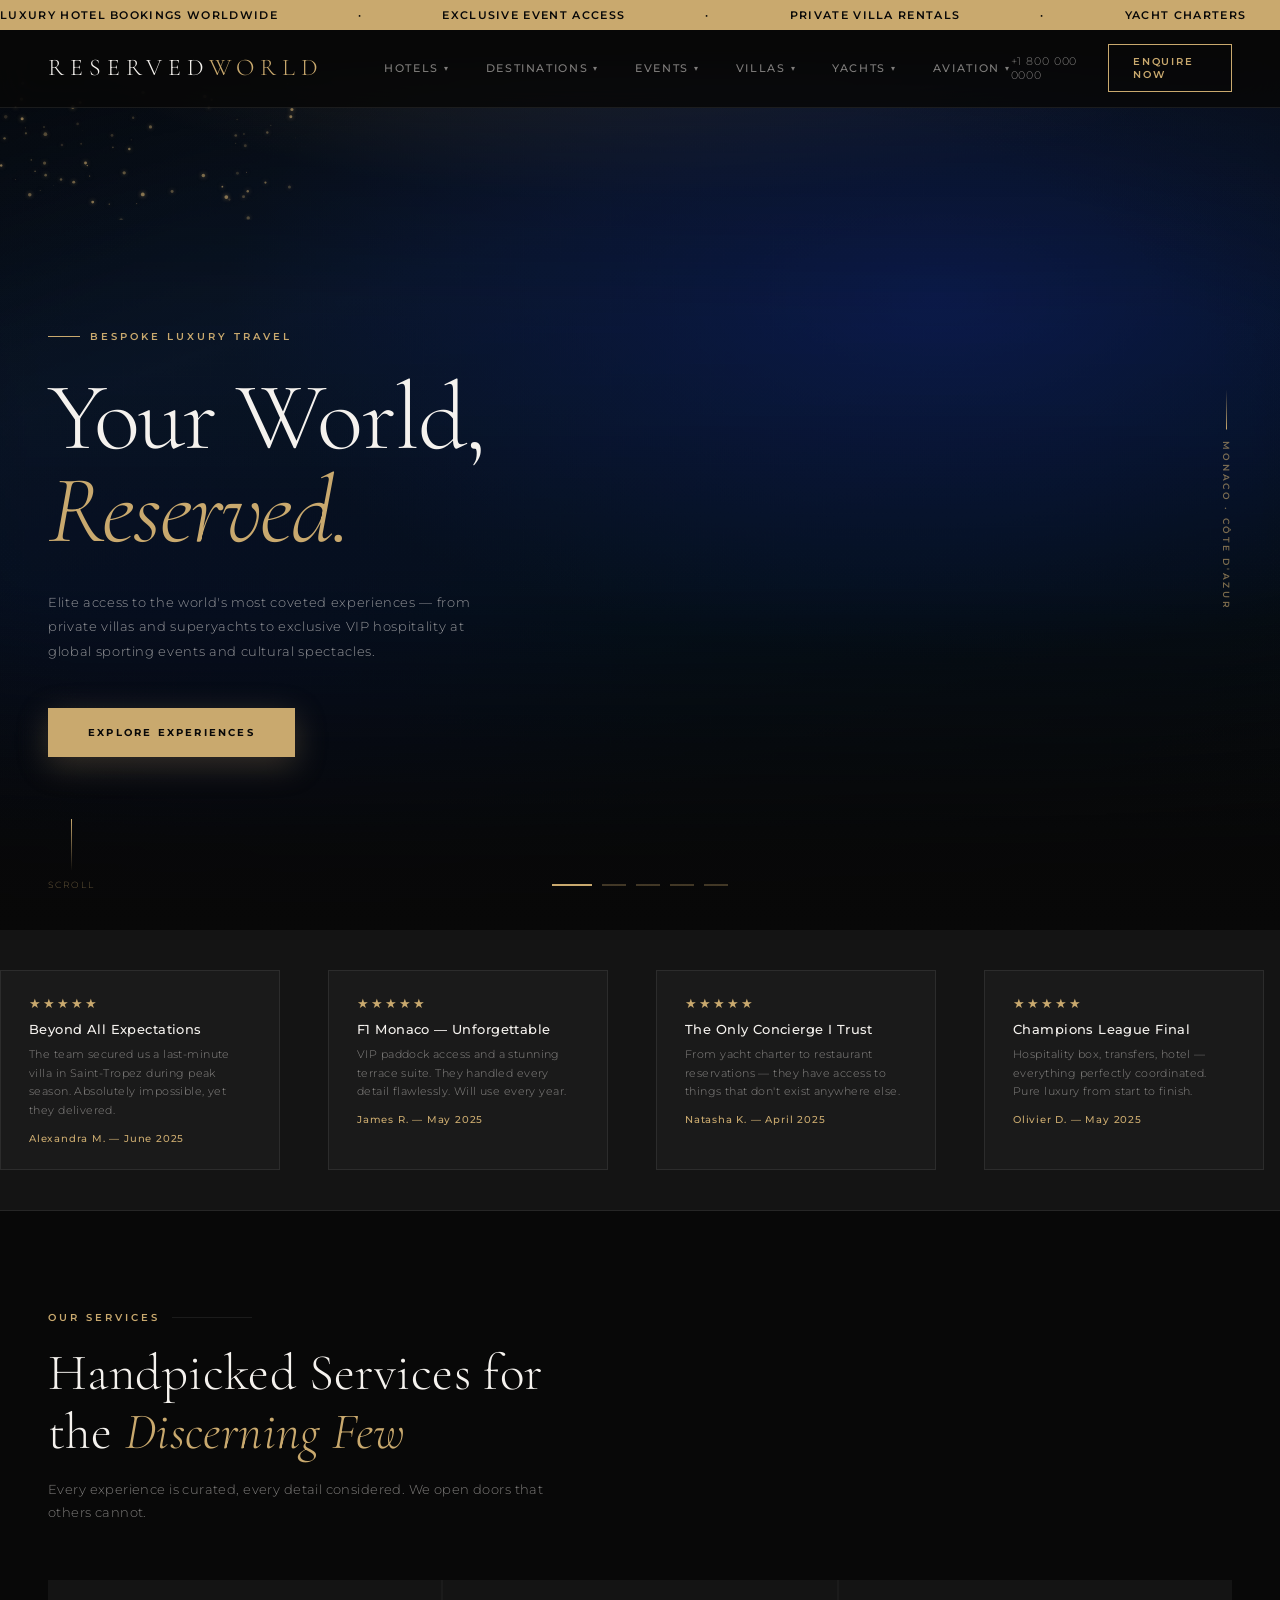
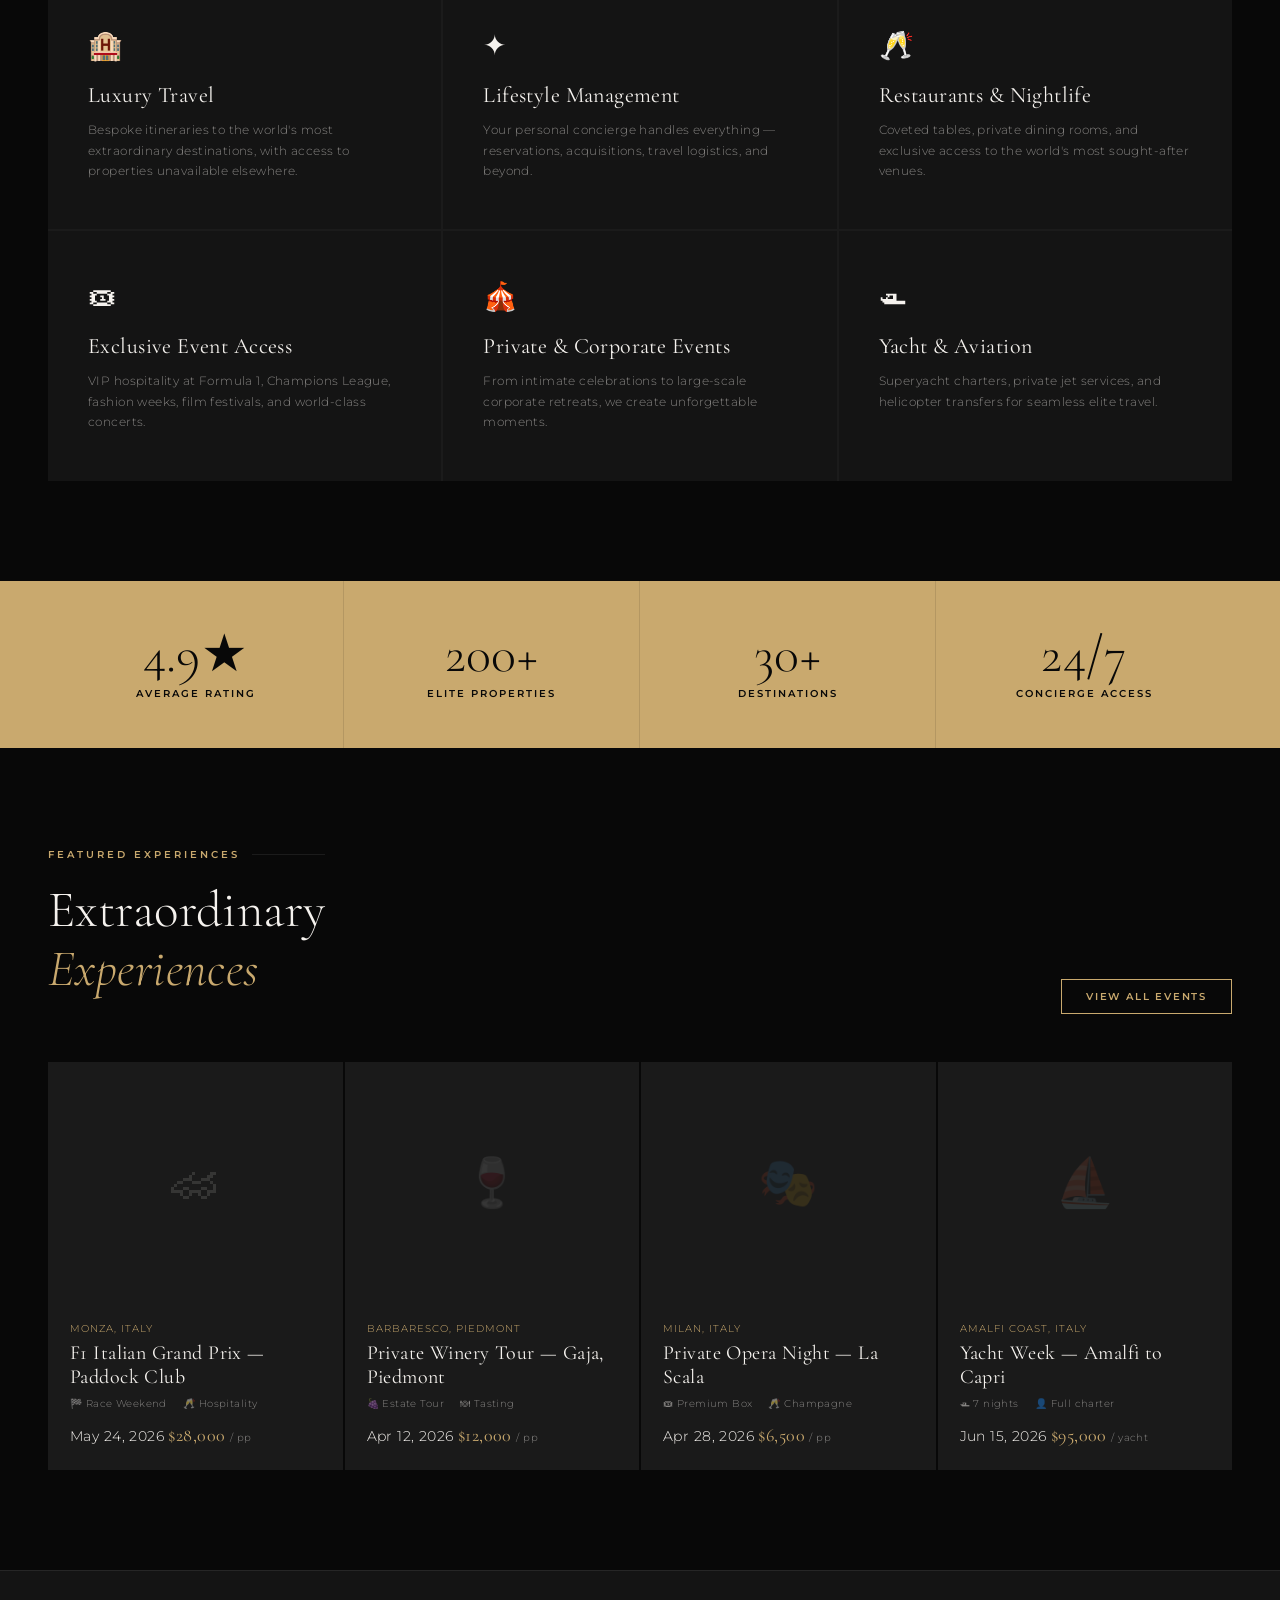
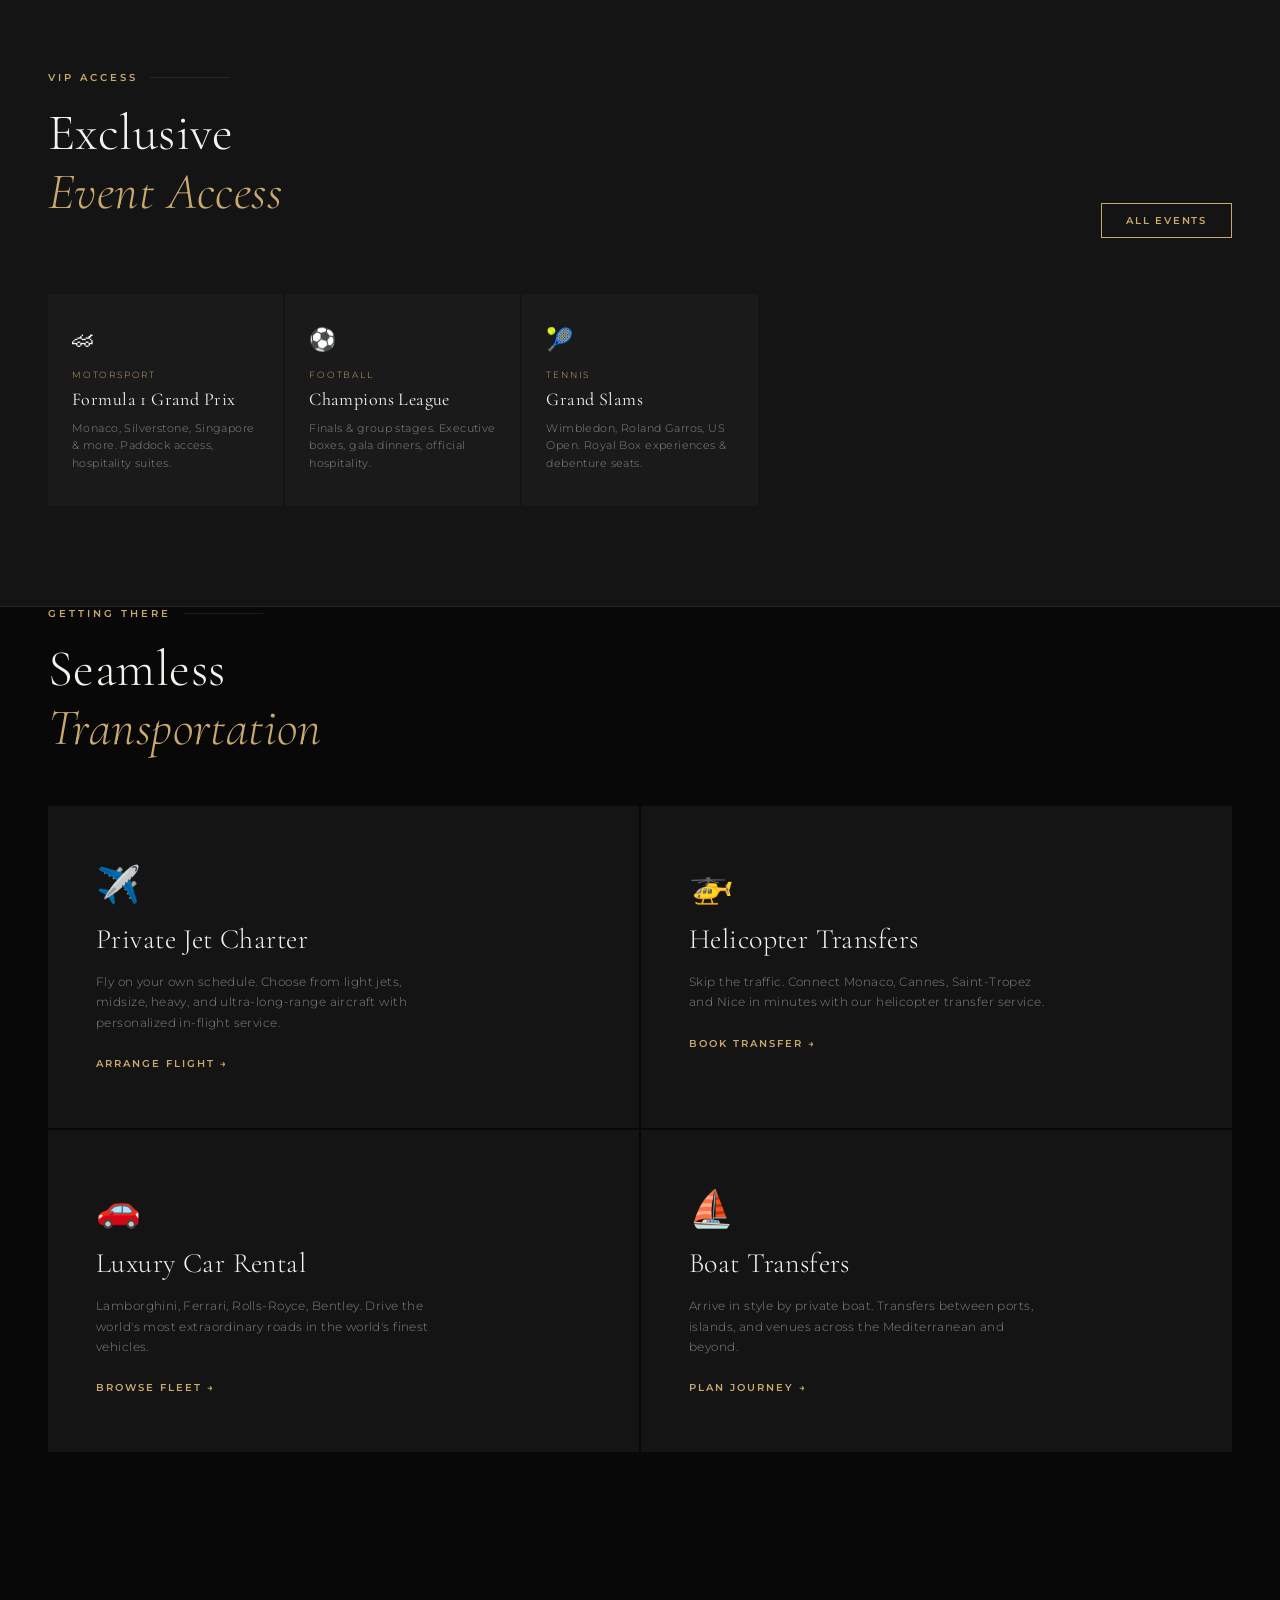
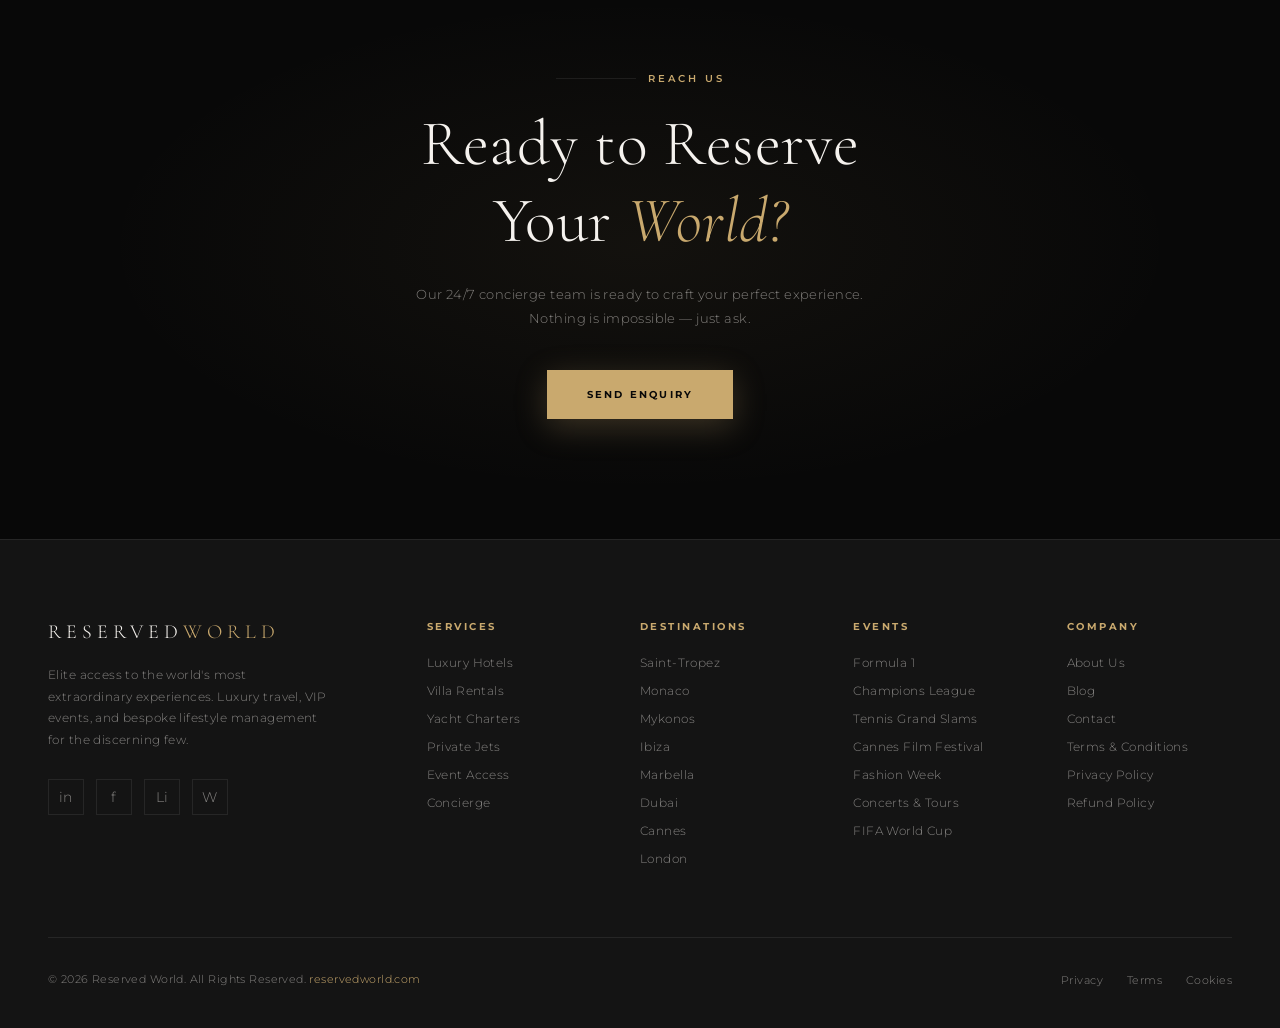
==== commit 0d8abbee: "Disable WhatsApp chat link Comment out WhatsApp float link in index.html" ====
--- a/index.html
+++ b/index.html
@@ -1943,7 +1943,7 @@
 </footer>
 
 <!-- WhatsApp Float -->
-<a href="https://wa.me/18000000000" class="wa-float" title="Chat on WhatsApp">💬</a>
+<!--<a href="https://wa.me/18000000000" class="wa-float" title="Chat on WhatsApp">💬</a>-->
 
 <script>
   // ── HERO SLIDESHOW ──
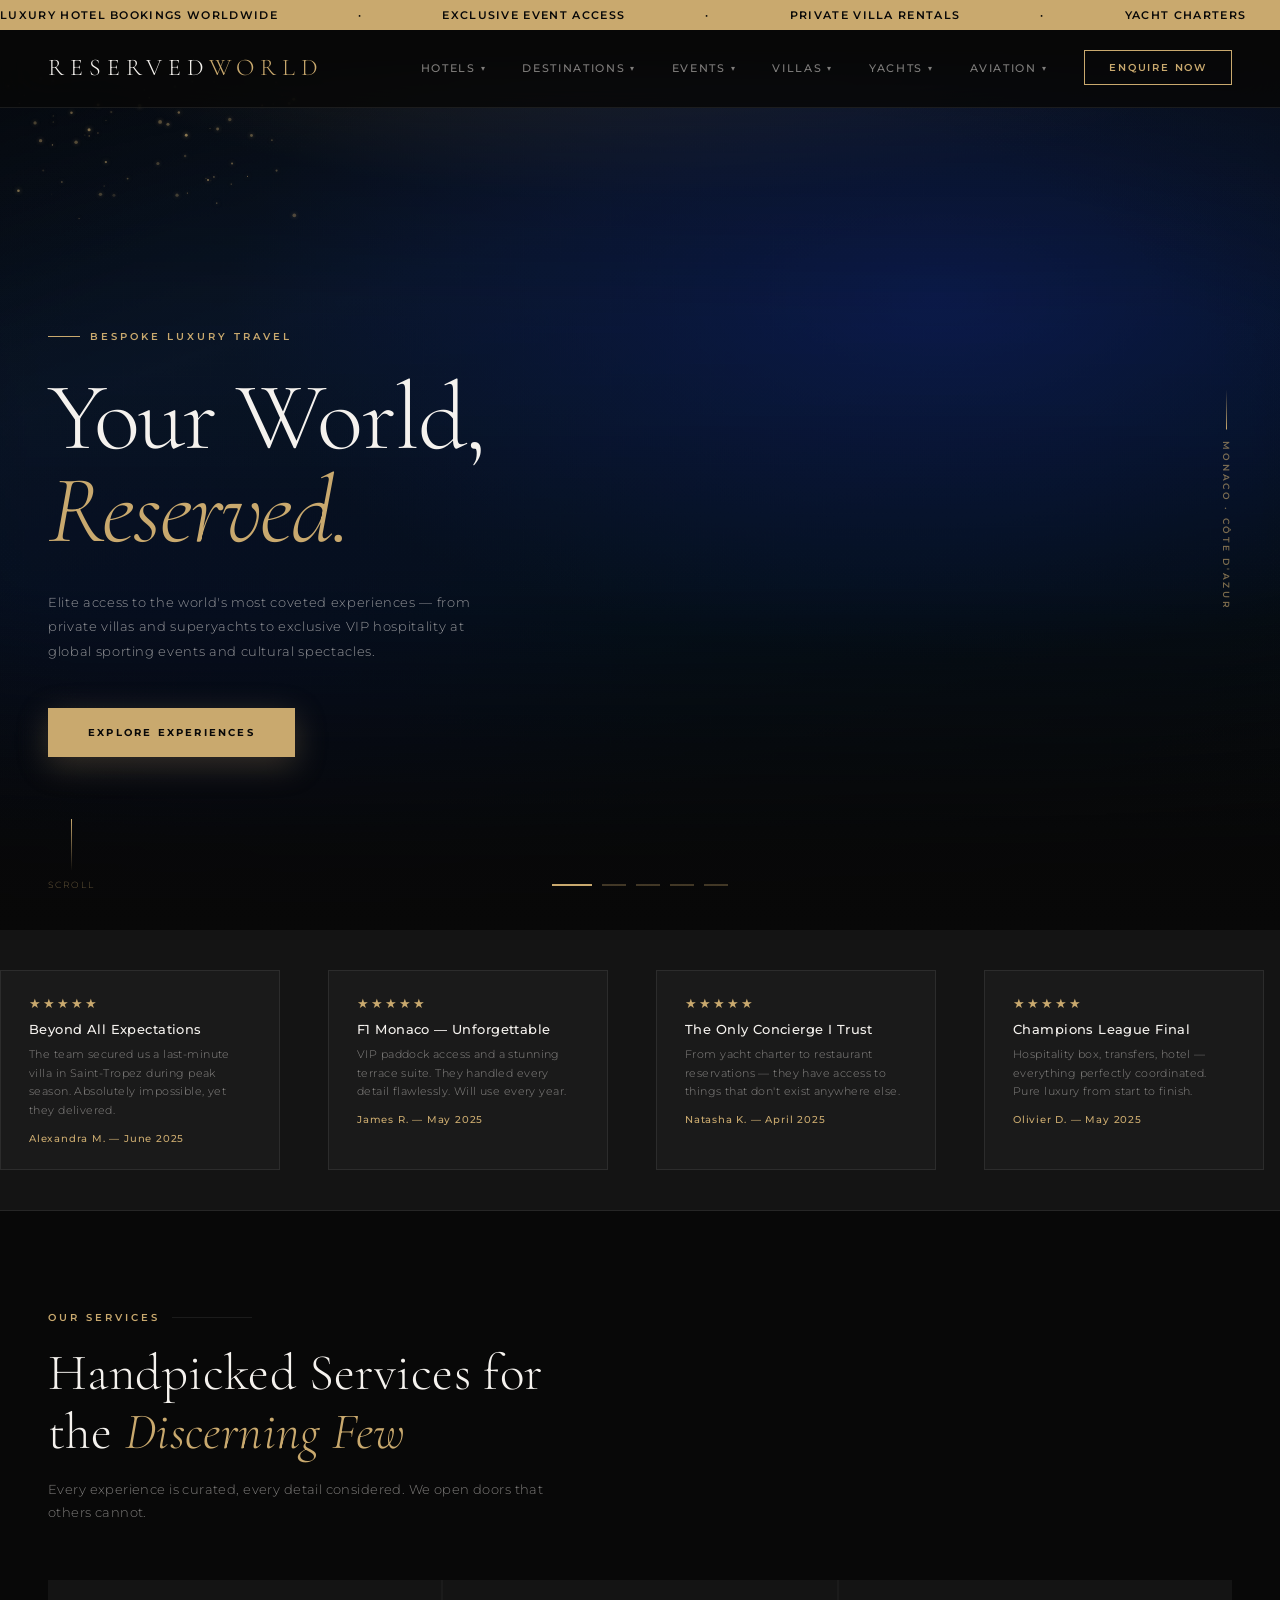
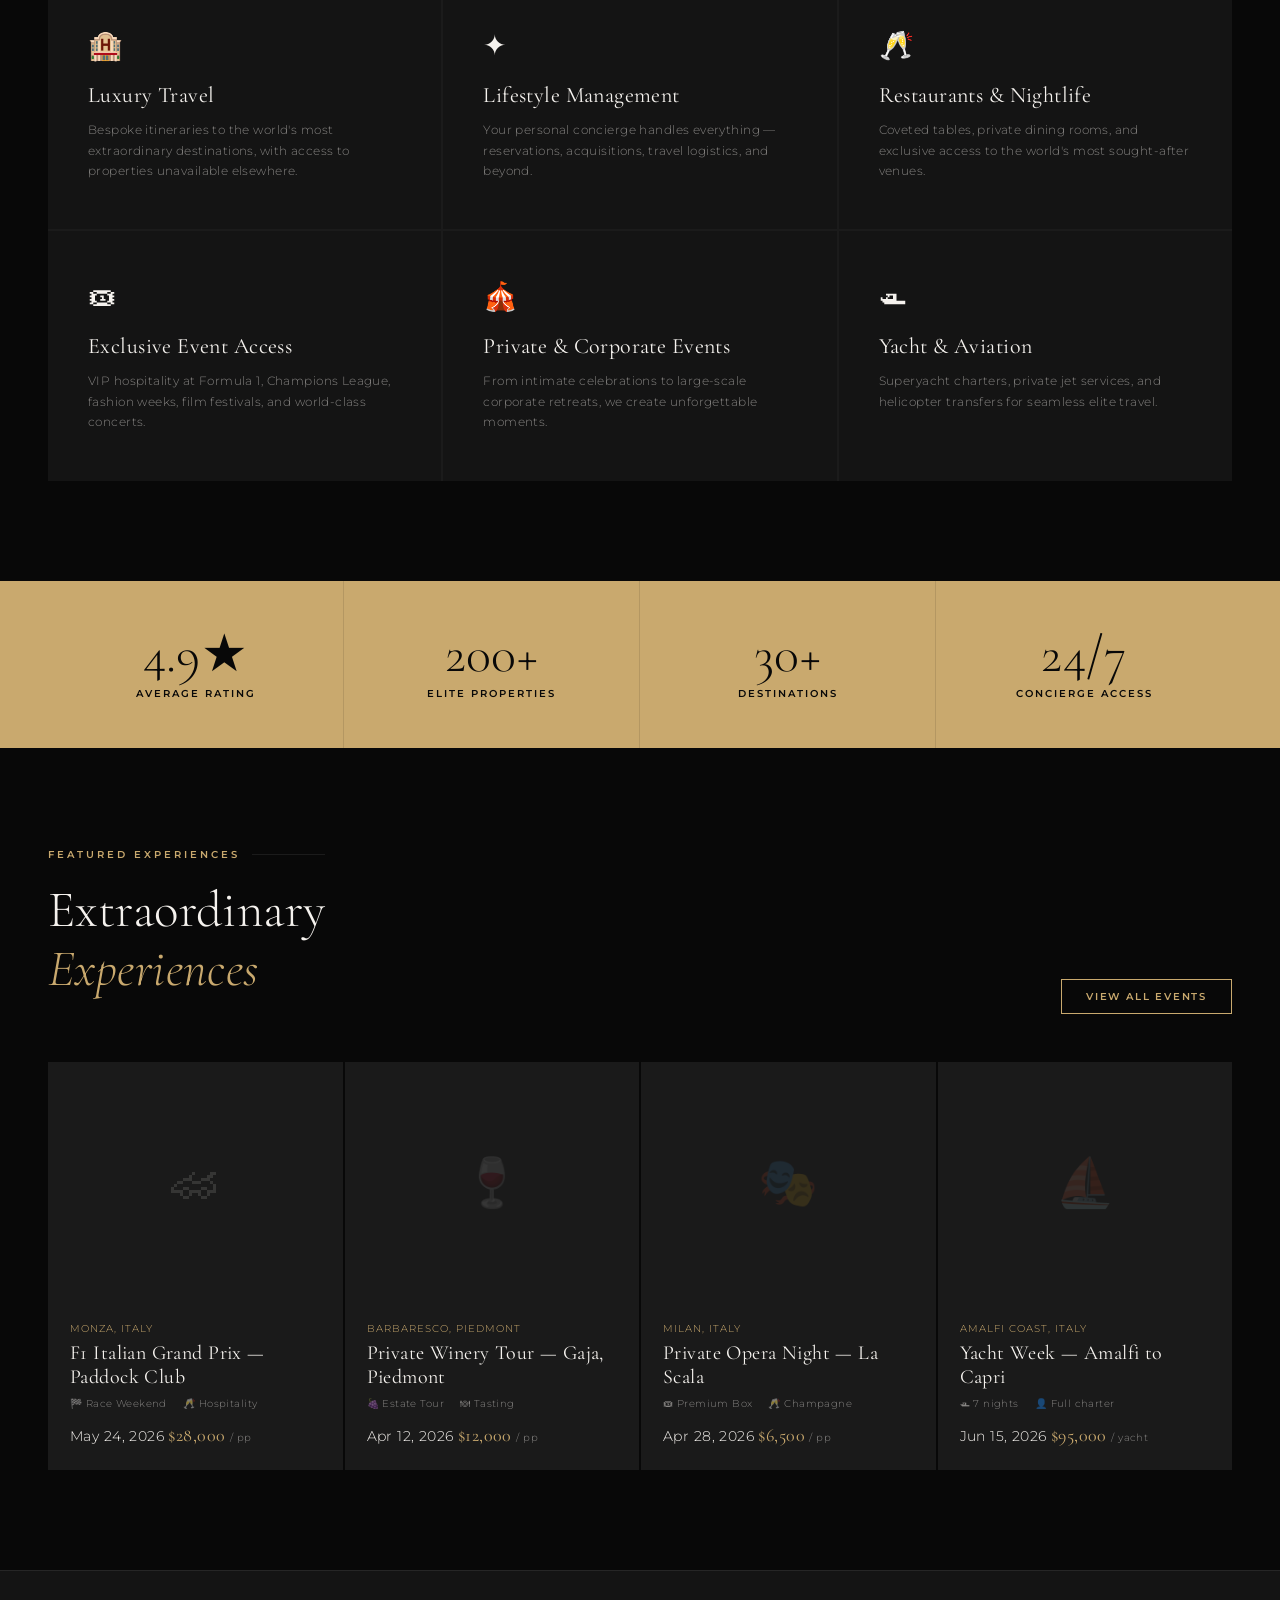
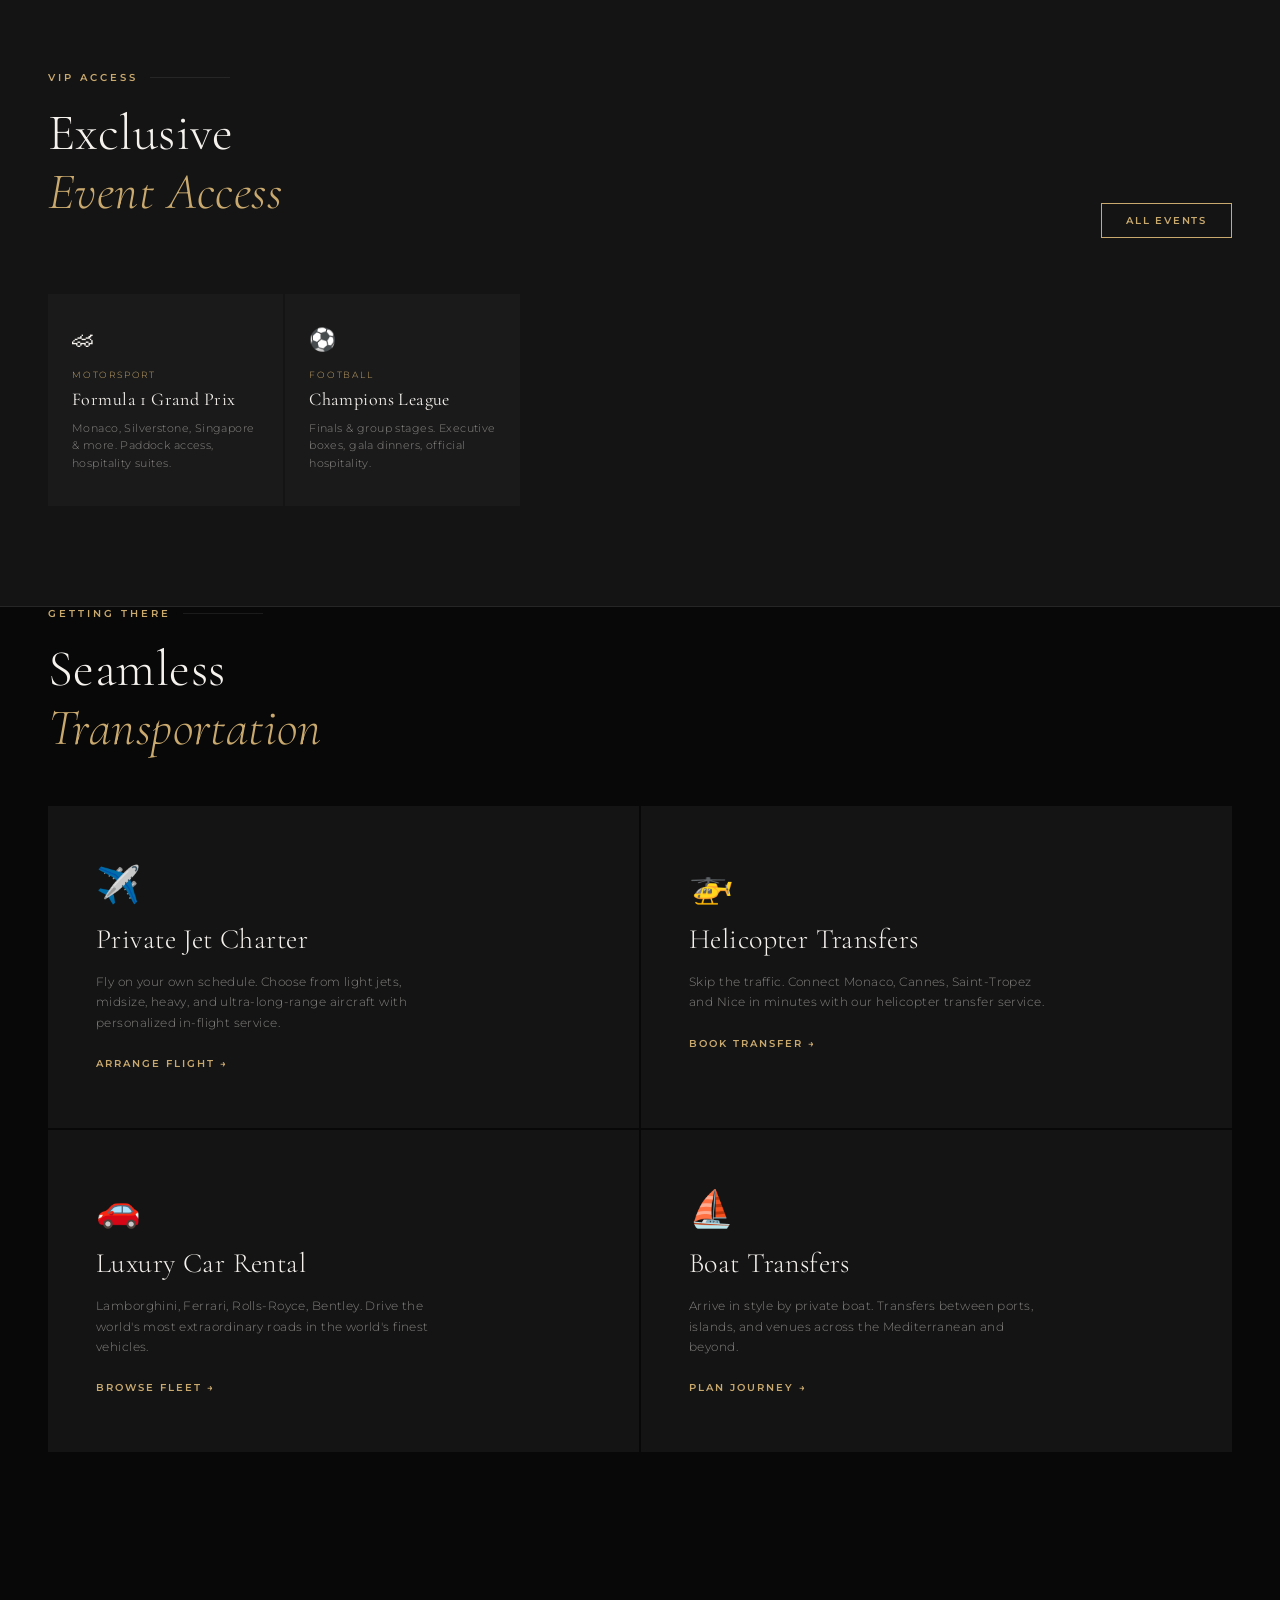
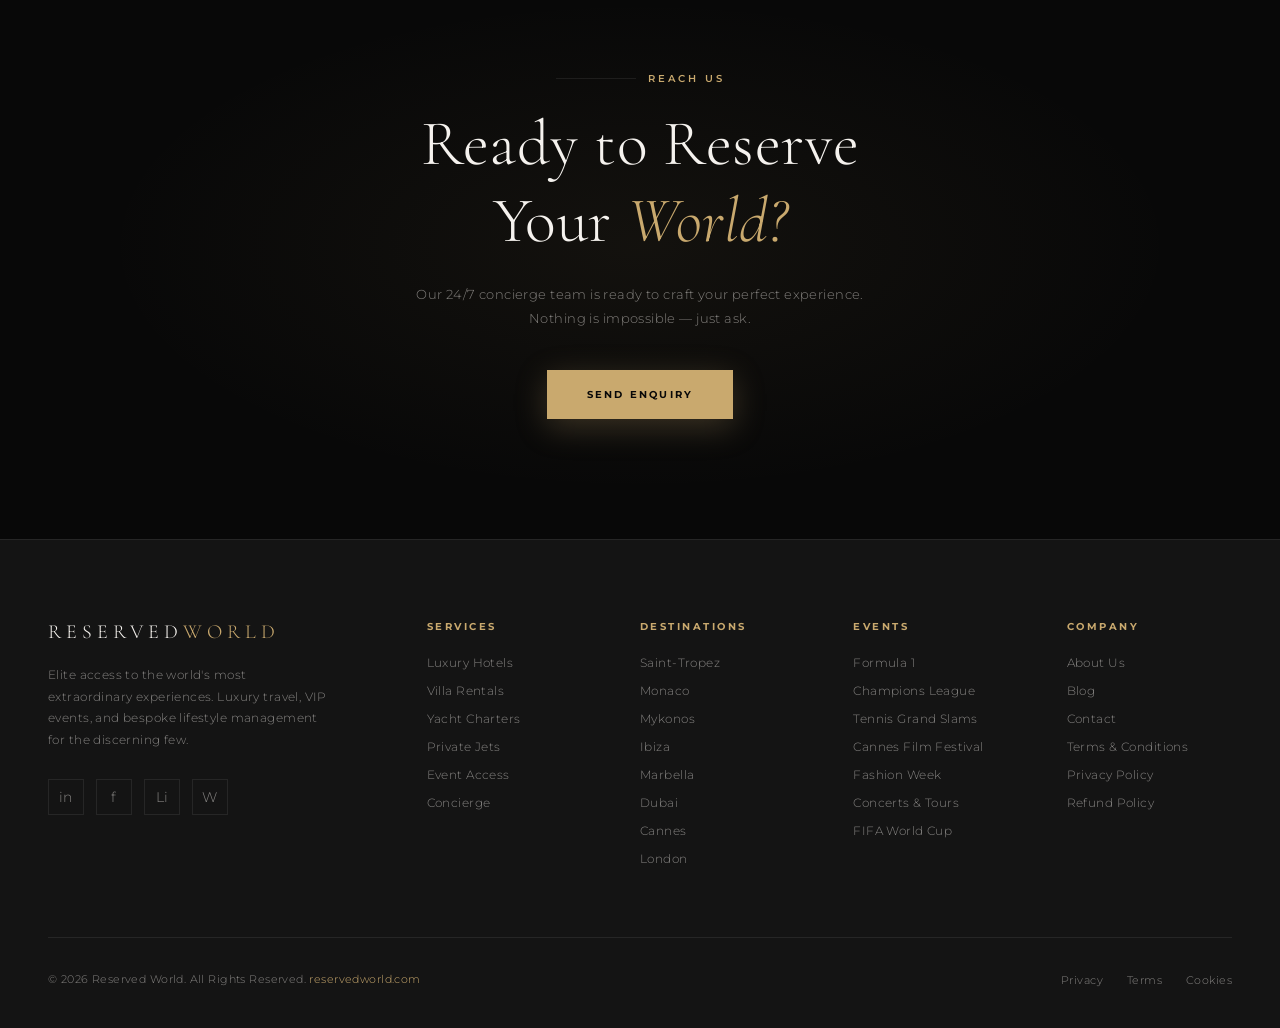
==== commit 50d9e410: "Update index.html" ====
--- a/index.html
+++ b/index.html
@@ -1275,7 +1275,7 @@
   </ul>
 
   <div class="nav-cta">
-    <span class="nav-tel">+1 800 000 0000</span>
+   <!-- <span class="nav-tel">+1 800 000 0000</span>-->
     <a href="#contact" class="btn-outline">Enquire Now</a>
     <div class="hamburger">
       <span></span><span></span><span></span>
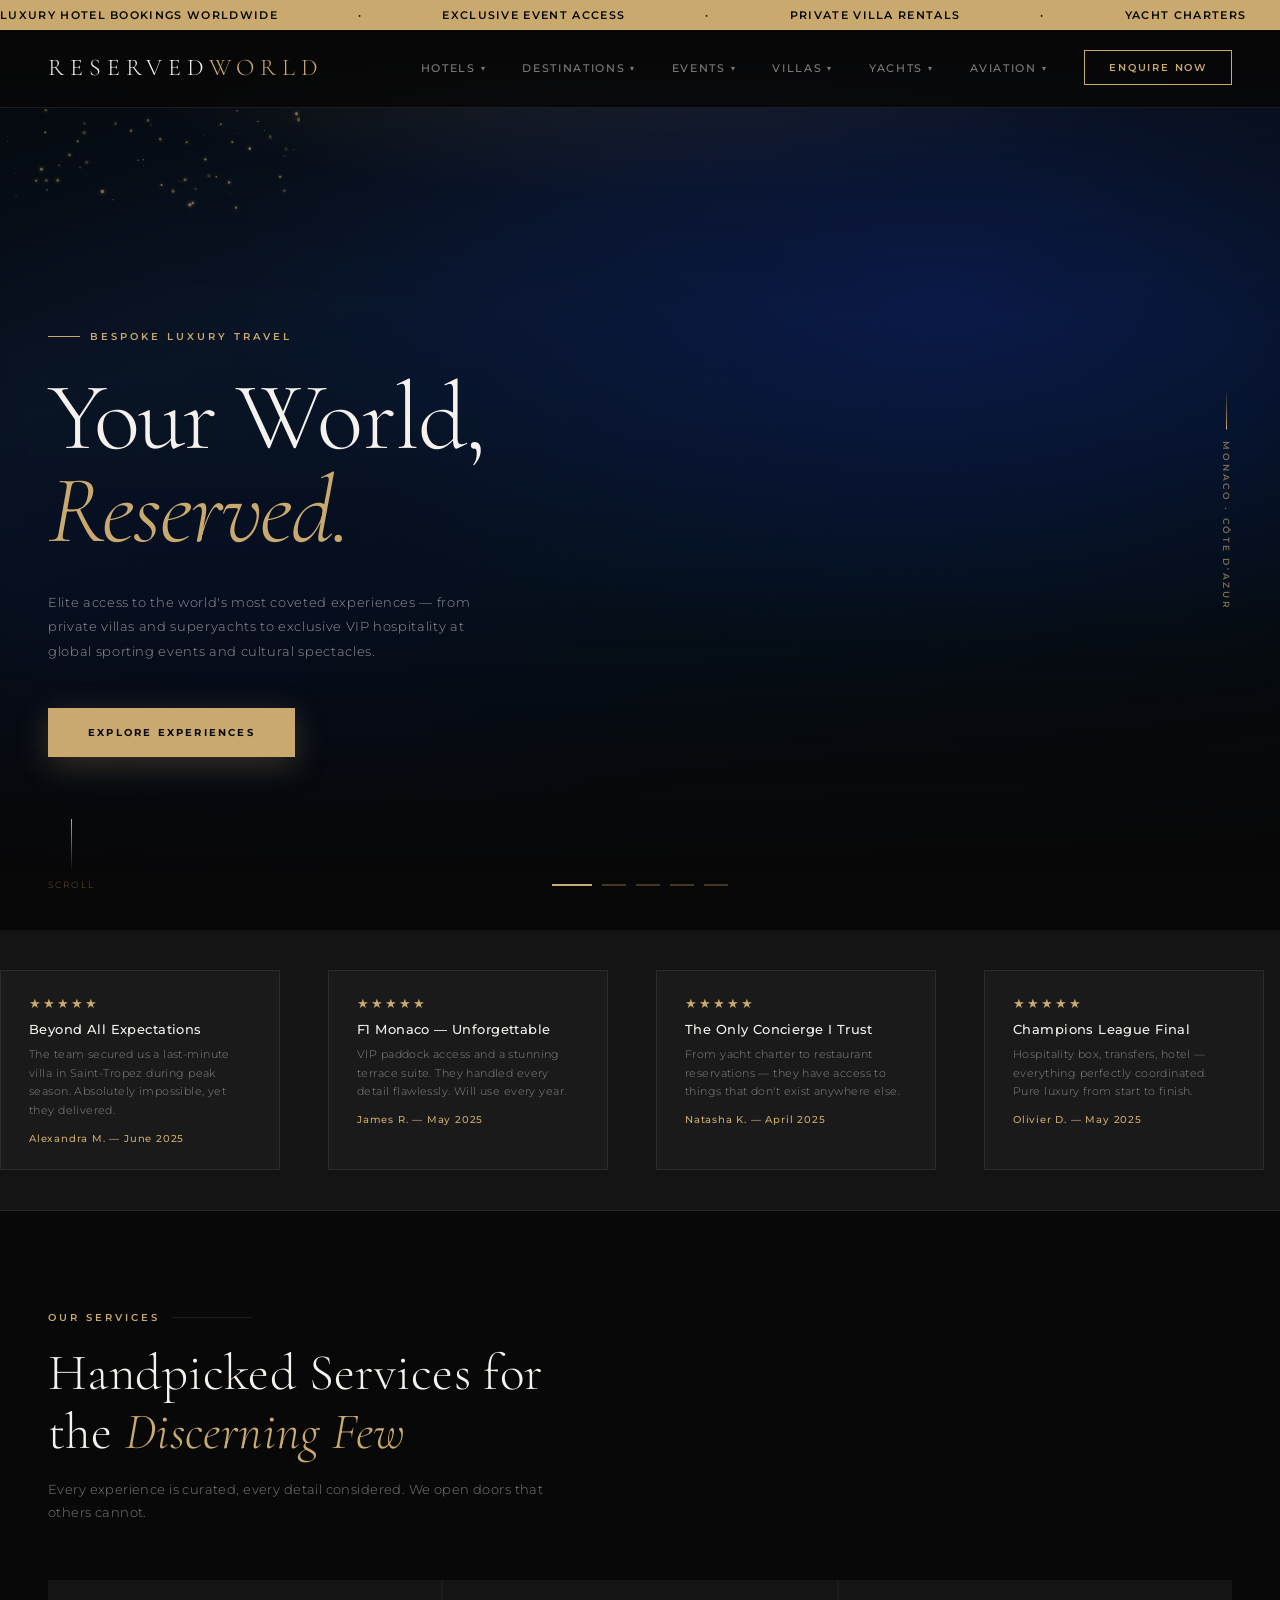
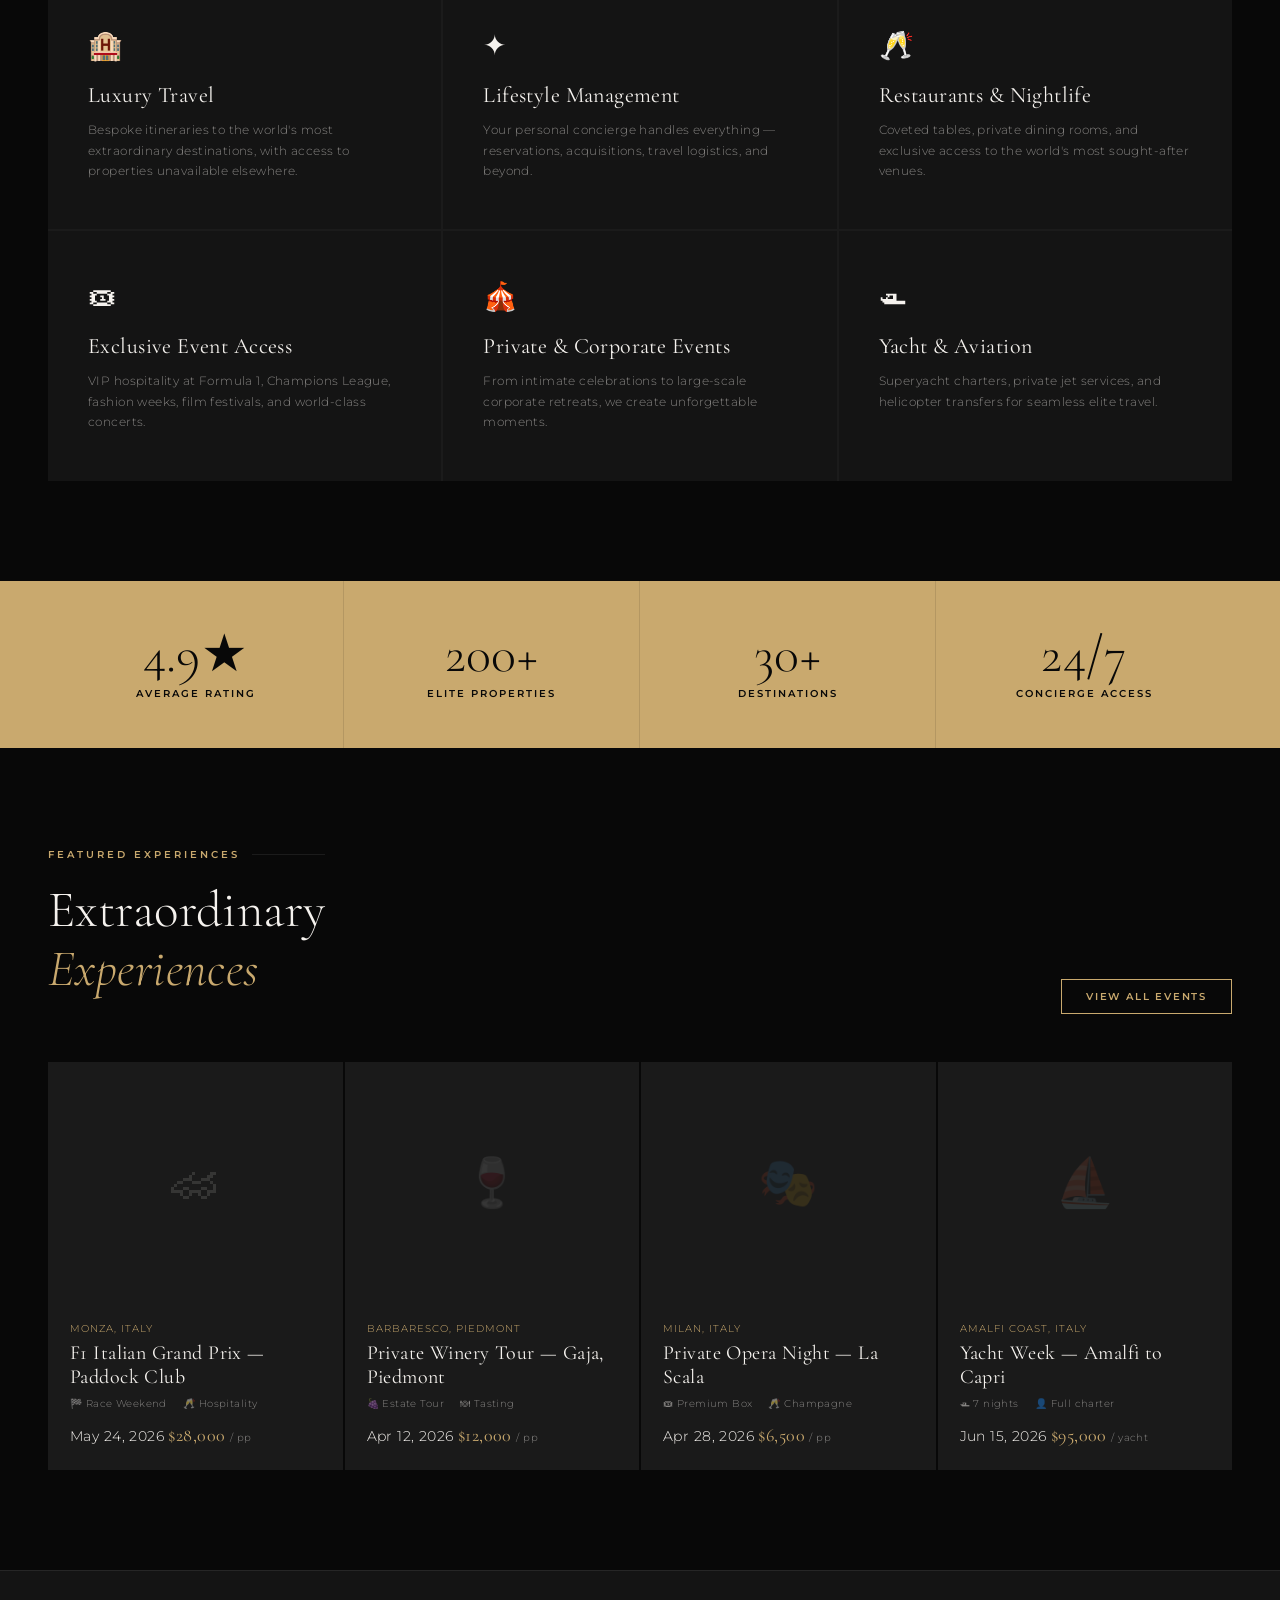
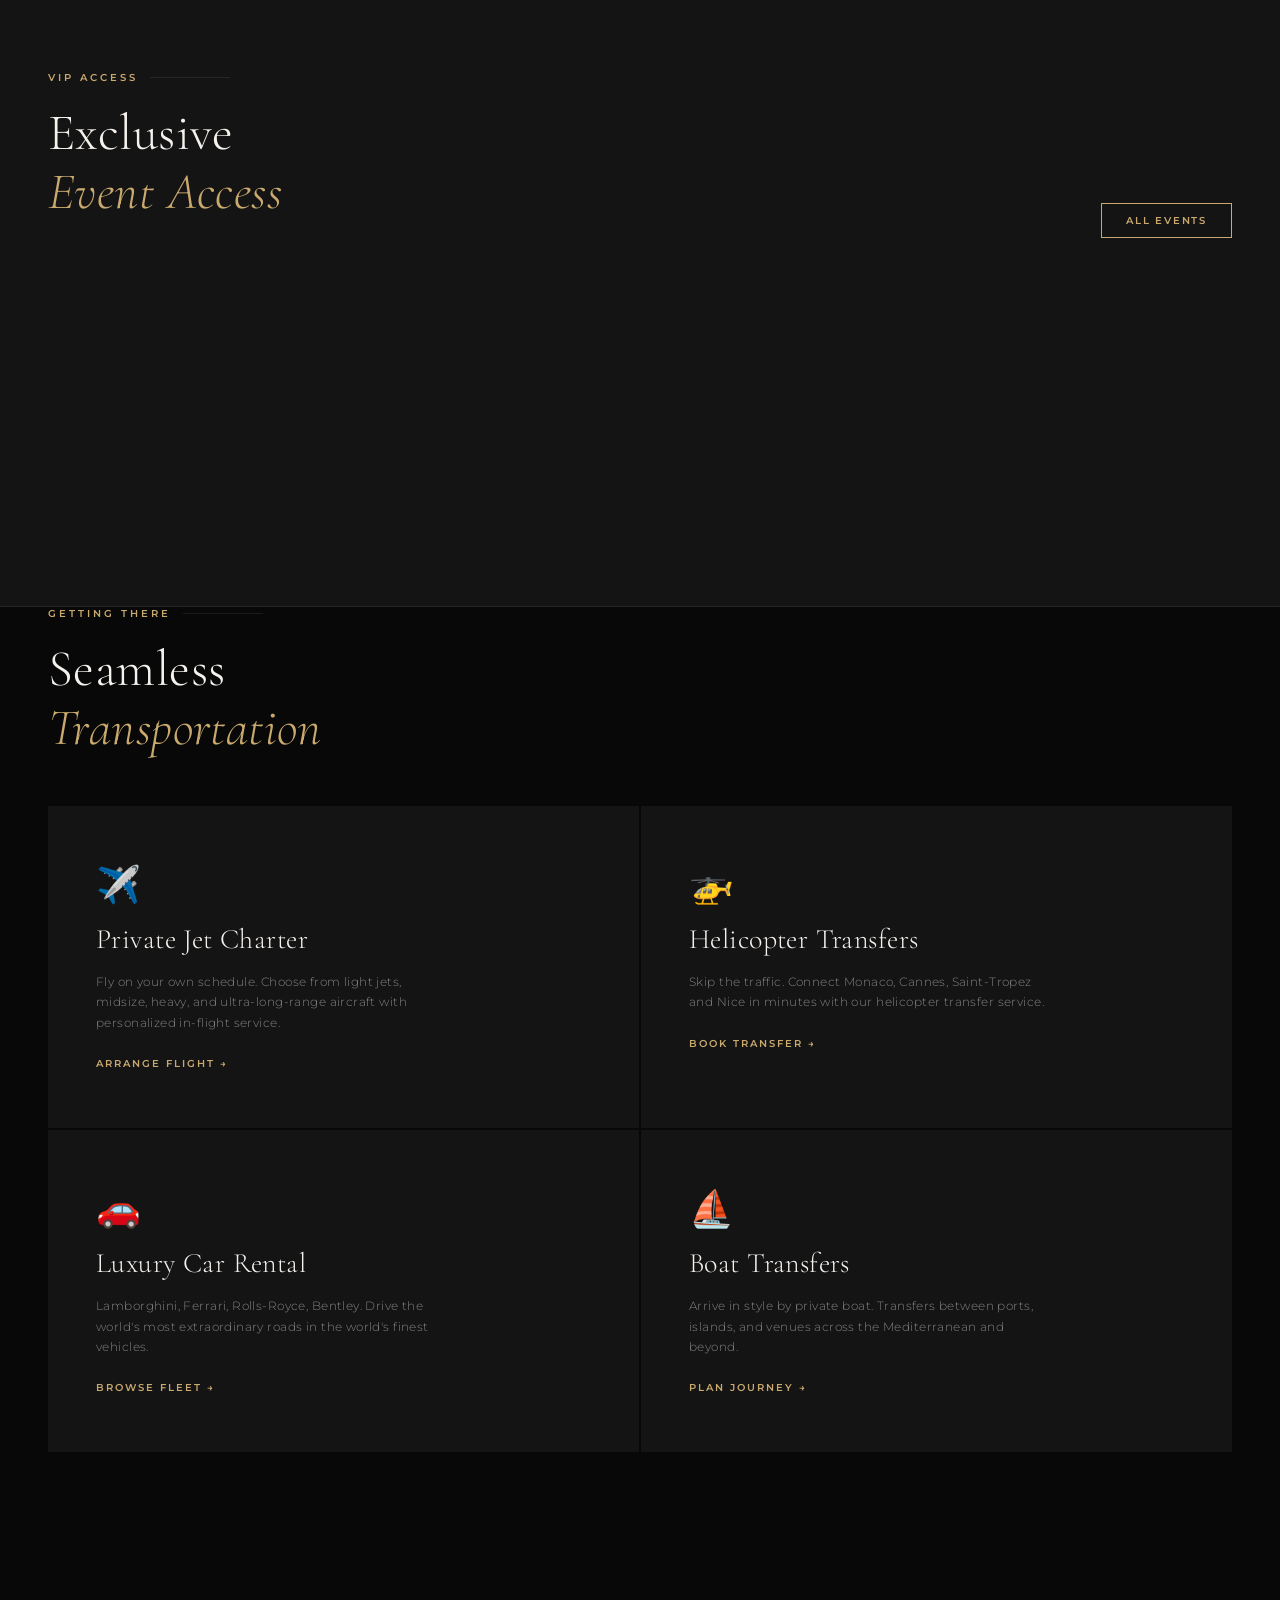
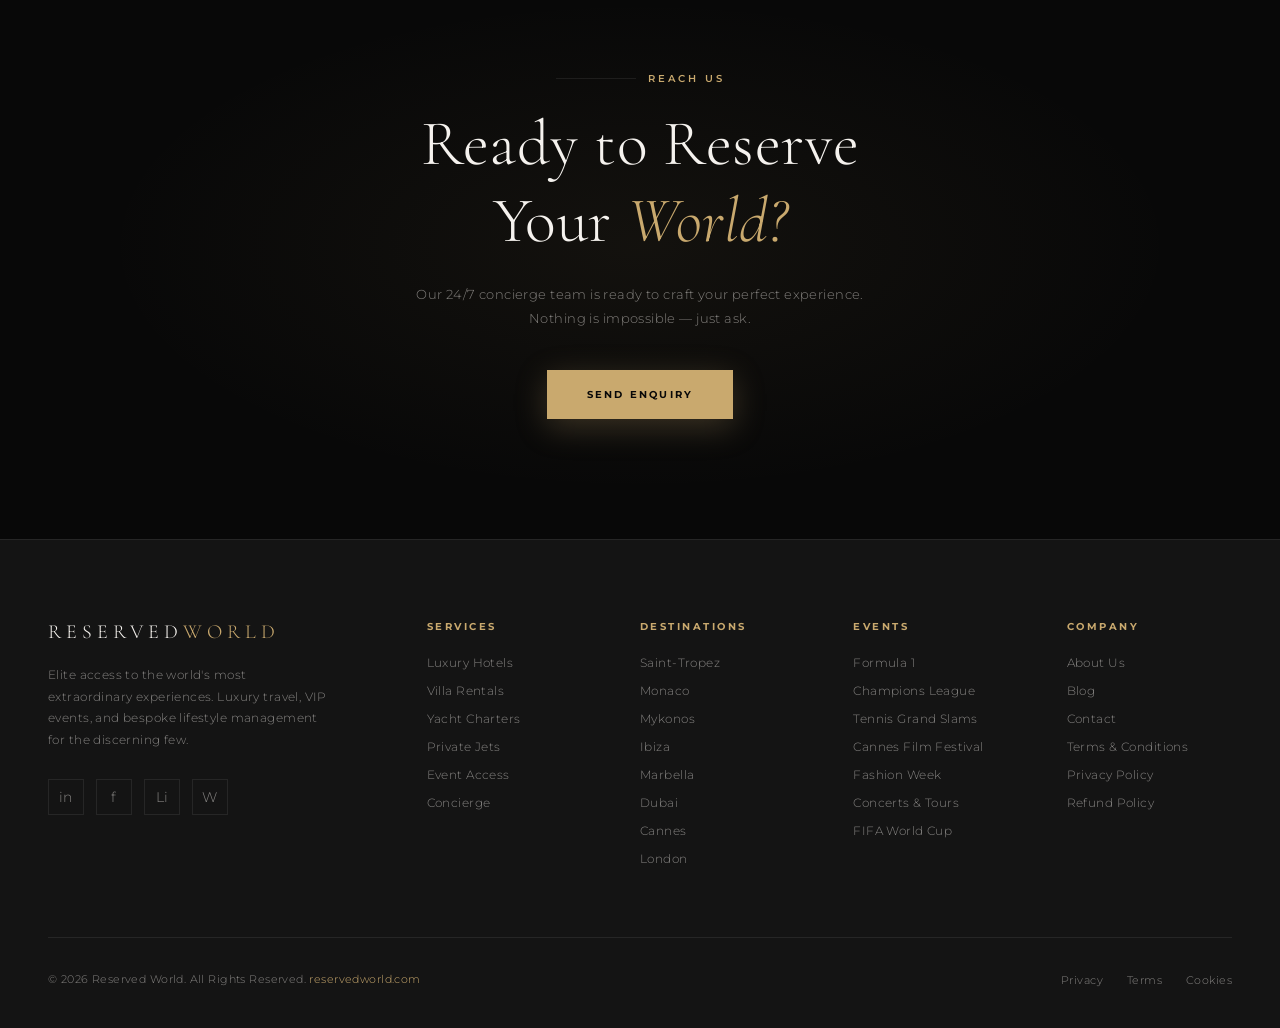
==== commit ea2b4a0d: "Update index.html" ====
--- a/index.html
+++ b/index.html
@@ -39,6 +39,12 @@
   ::-webkit-scrollbar { width: 4px; }
   ::-webkit-scrollbar-track { background: var(--black); }
   ::-webkit-scrollbar-thumb { background: var(--gold); border-radius: 2px; }
+    /* Real event photos pulled from Reserved World */
+  .exp-img-1 { background: url('https://qtrypzzcjebvfcihiynt.supabase.co/storage/v1/object/public/base44-prod/public/69a968bd3345c4492b2af5e8/d8f8e26ec_generated_image.png') center/cover no-repeat #1a1a1a; }
+  .exp-img-2 { background: url('https://qtrypzzcjebvfcihiynt.supabase.co/storage/v1/object/public/base44-prod/public/69a968bd3345c4492b2af5e8/be11e68df_generated_image.png') center/cover no-repeat #1a1a1a; }
+  .exp-img-3 { background: url('https://qtrypzzcjebvfcihiynt.supabase.co/storage/v1/object/public/base44-prod/public/69a968bd3345c4492b2af5e8/840eeb646_generated_image.png') center/cover no-repeat #1a1a1a; }
+  .exp-img-4 { background: url('https://qtrypzzcjebvfcihiynt.supabase.co/storage/v1/object/public/base44-prod/public/69a968bd3345c4492b2af5e8/d8da7dc87_generated_image.png') center/cover no-repeat #1a1a1a; }
+
 
   /* ─── TICKER ─── */
   .ticker {
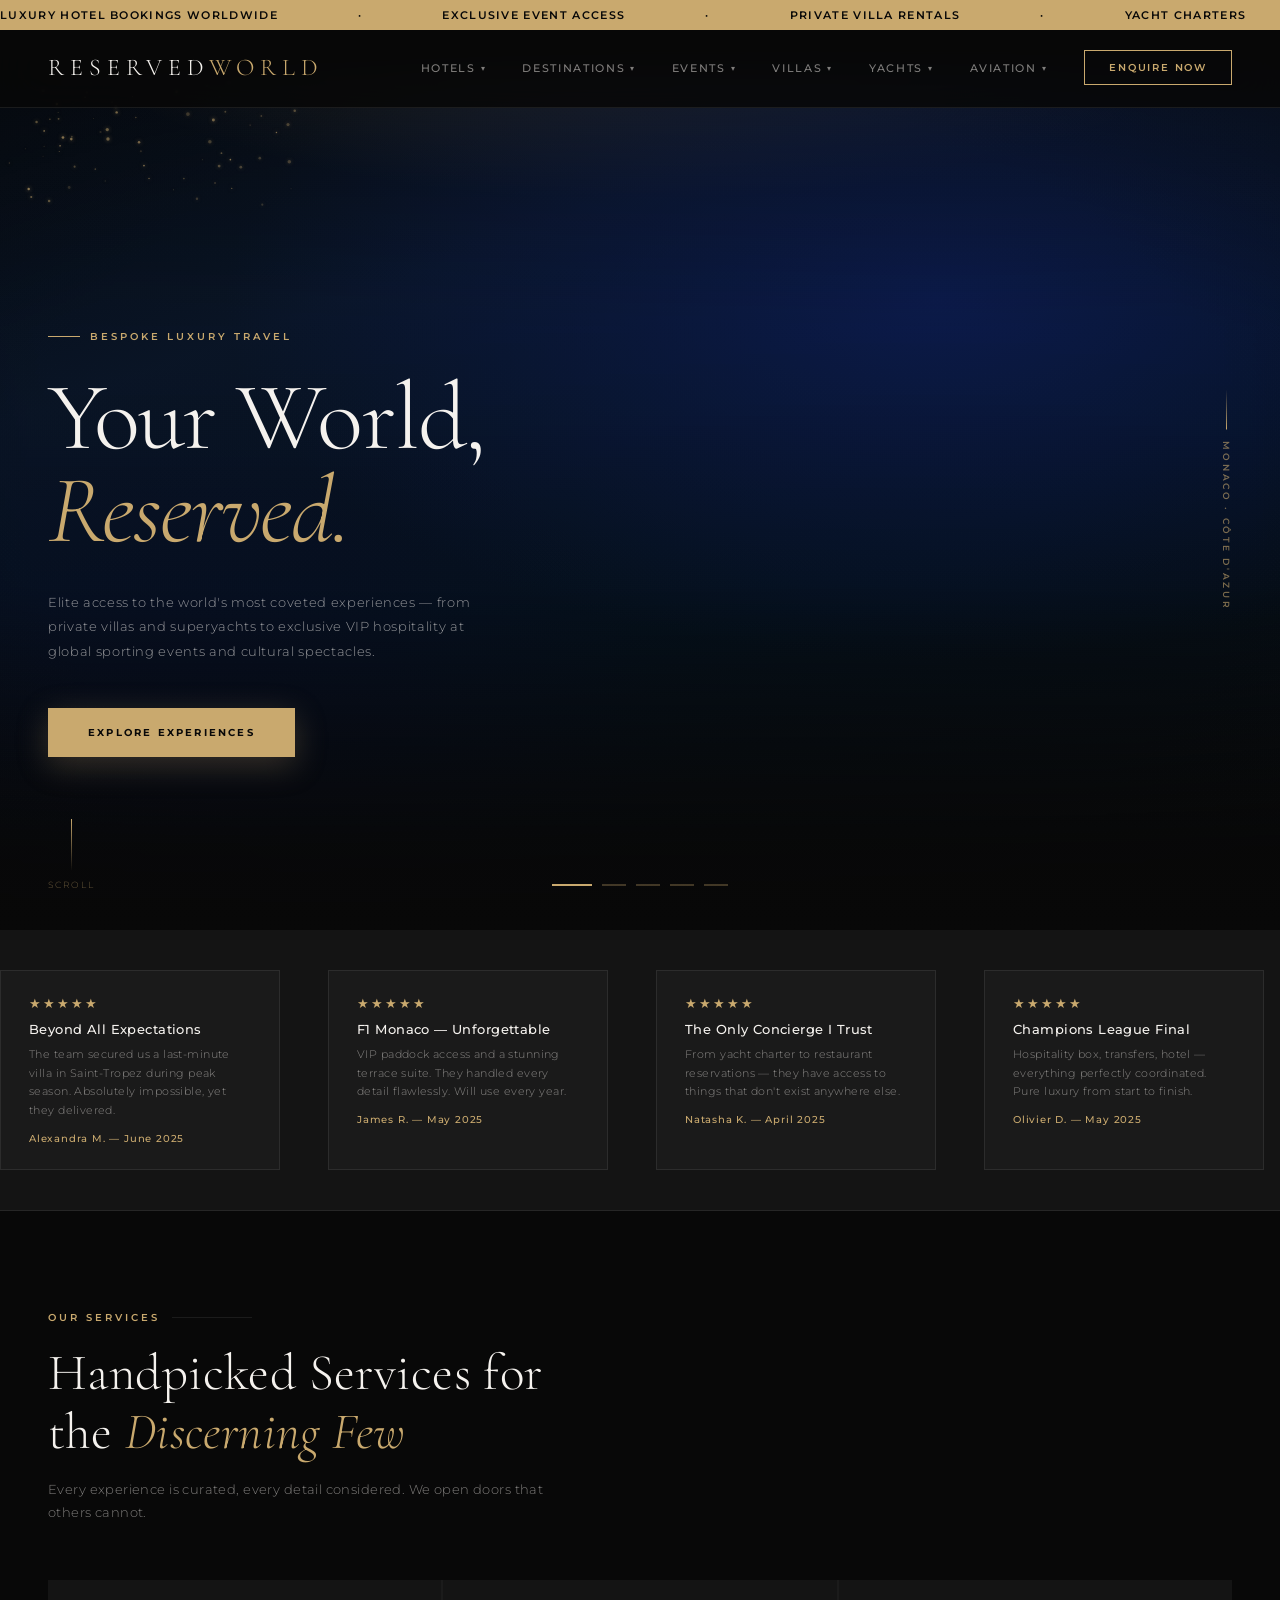
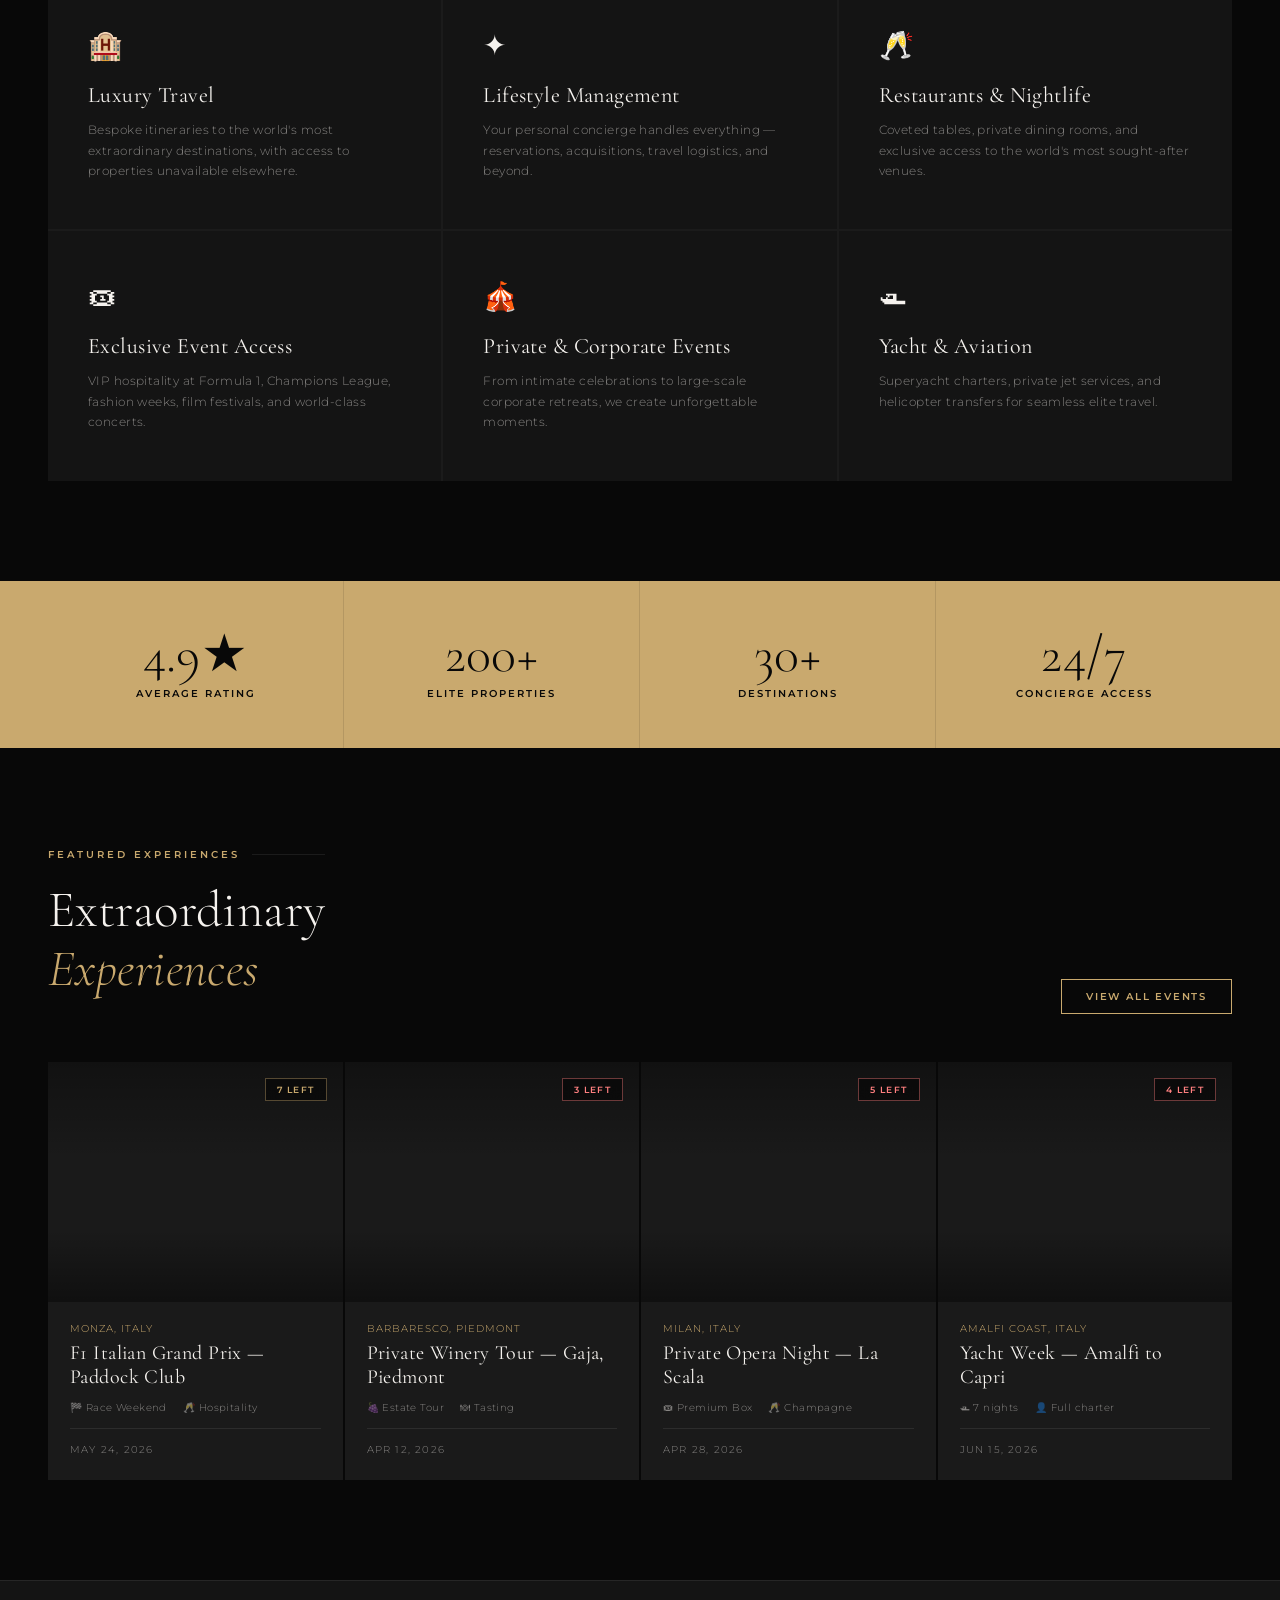
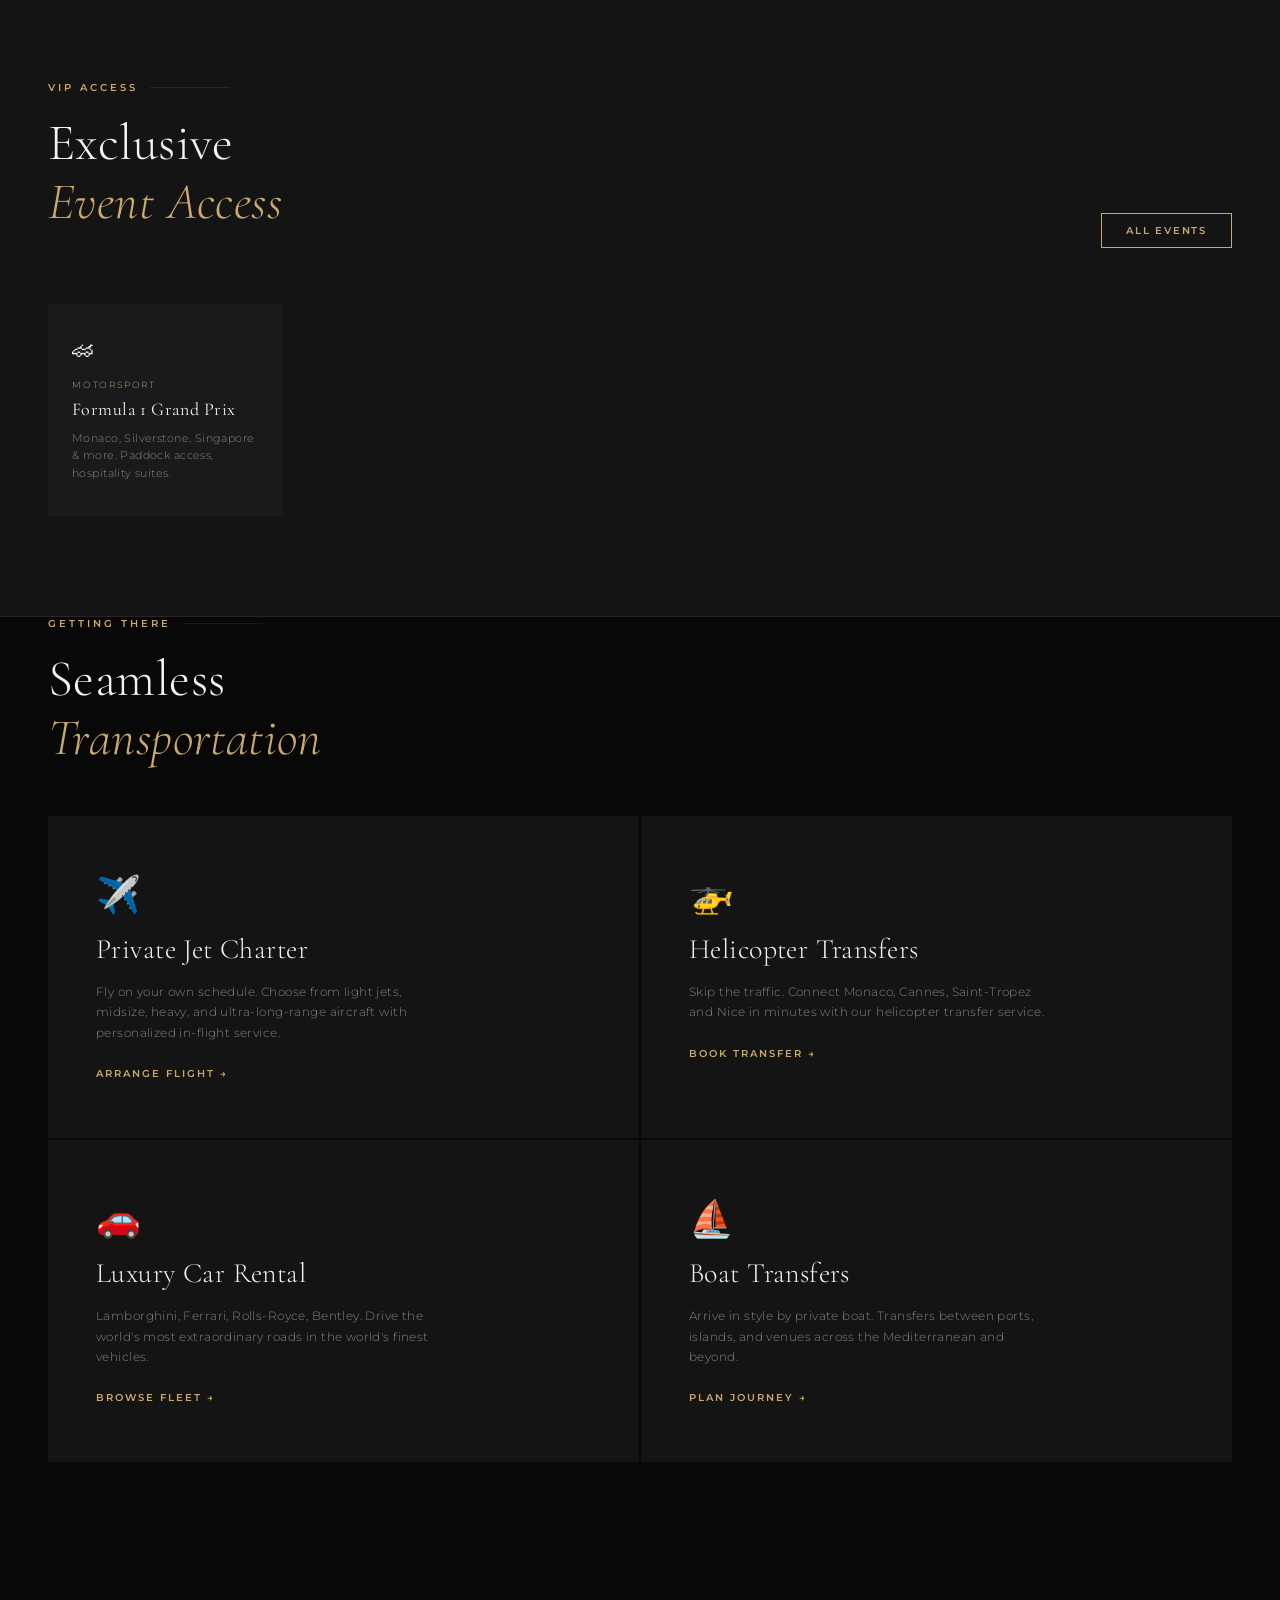
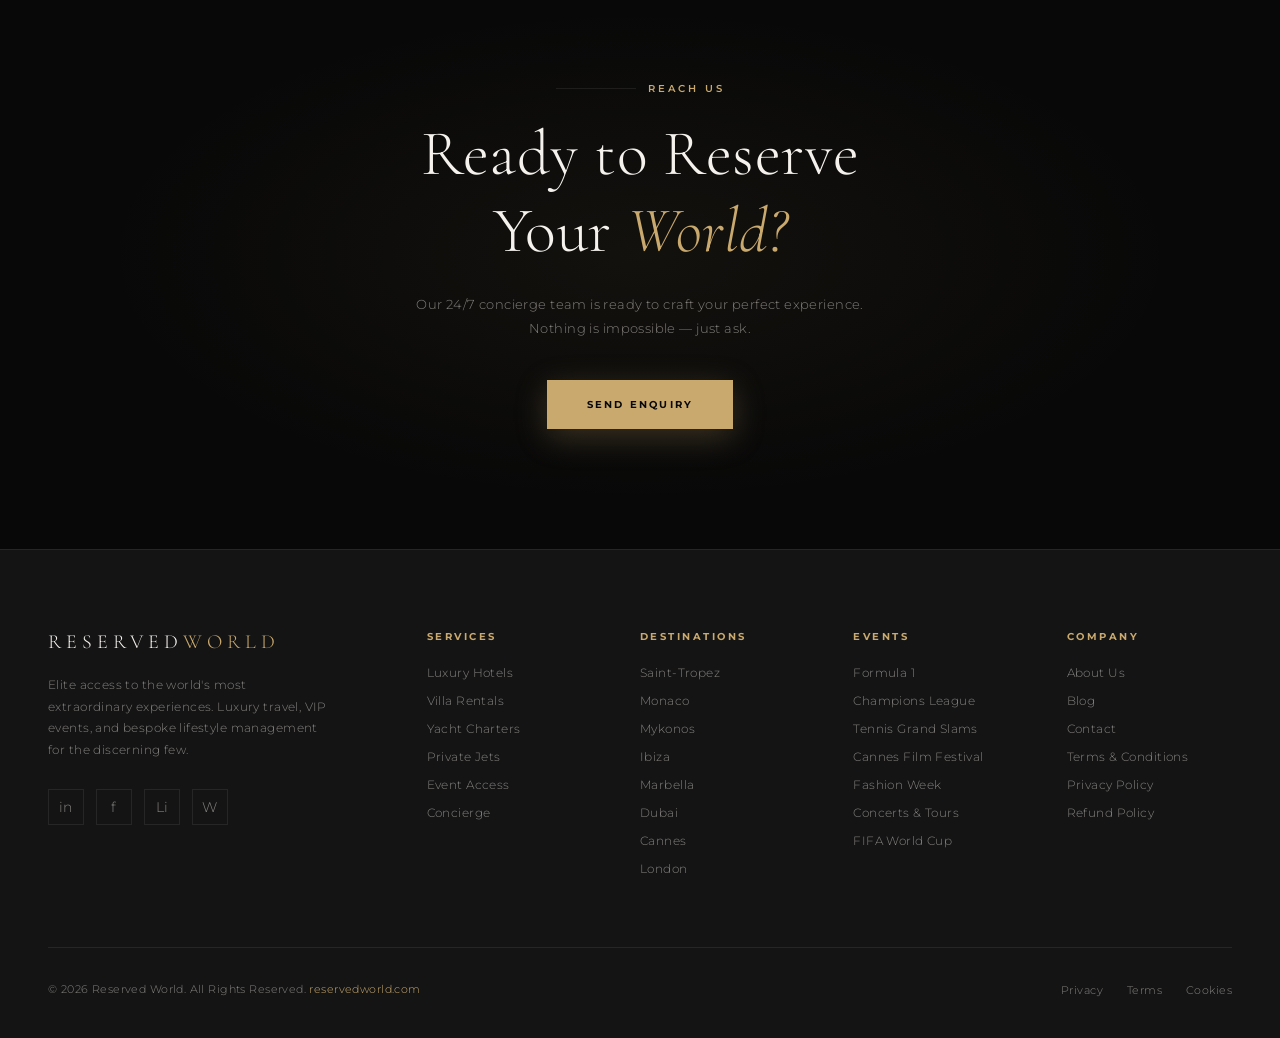
==== commit 7ebb67db: "Update index.html" ====
--- a/index.html
+++ b/index.html
@@ -44,7 +44,39 @@
   .exp-img-2 { background: url('https://qtrypzzcjebvfcihiynt.supabase.co/storage/v1/object/public/base44-prod/public/69a968bd3345c4492b2af5e8/be11e68df_generated_image.png') center/cover no-repeat #1a1a1a; }
   .exp-img-3 { background: url('https://qtrypzzcjebvfcihiynt.supabase.co/storage/v1/object/public/base44-prod/public/69a968bd3345c4492b2af5e8/840eeb646_generated_image.png') center/cover no-repeat #1a1a1a; }
   .exp-img-4 { background: url('https://qtrypzzcjebvfcihiynt.supabase.co/storage/v1/object/public/base44-prod/public/69a968bd3345c4492b2af5e8/d8da7dc87_generated_image.png') center/cover no-repeat #1a1a1a; }
-
+  /* Real event photos pulled from Reserved World */
+  .exp-img-1 { background: url('https://qtrypzzcjebvfcihiynt.supabase.co/storage/v1/object/public/base44-prod/public/69a968bd3345c4492b2af5e8/d8f8e26ec_generated_image.png') center/cover no-repeat #1a1a1a; }
+  .exp-img-2 { background: url('https://qtrypzzcjebvfcihiynt.supabase.co/storage/v1/object/public/base44-prod/public/69a968bd3345c4492b2af5e8/be11e68df_generated_image.png') center/cover no-repeat #1a1a1a; }
+  .exp-img-3 { background: url('https://qtrypzzcjebvfcihiynt.supabase.co/storage/v1/object/public/base44-prod/public/69a968bd3345c4492b2af5e8/840eeb646_generated_image.png') center/cover no-repeat #1a1a1a; }
+  .exp-img-4 { background: url('https://qtrypzzcjebvfcihiynt.supabase.co/storage/v1/object/public/base44-prod/public/69a968bd3345c4492b2af5e8/d8da7dc87_generated_image.png') center/cover no-repeat #1a1a1a; }
+
+  /* subtle dark overlay so the spots-tag stays readable */
+  .listing-img::before { content:''; position:absolute; inset:0; background: linear-gradient(180deg, rgba(0,0,0,0.35) 0%, rgba(0,0,0,0) 40%, rgba(0,0,0,0) 70%, rgba(0,0,0,0.4) 100%); pointer-events:none; z-index:1; }
+  .listing-img::after { display:none; }
+
+  .tier-tag { position:absolute; top:16px; left:16px; font-size:9px; font-weight:700; letter-spacing:0.18em;
+    text-transform:uppercase; padding:5px 11px; border-radius:2px; backdrop-filter: blur(6px); }
+  .tier-circle { background: rgba(201,169,110,0.85); color: var(--black); }
+  .tier-gold { background: rgba(232,213,176,0.9); color: var(--black); }
+  .tier-black { background: rgba(122,74,214,0.85); color: var(--white); }
+
+  .spots-tag { position:absolute; top:16px; right:16px; z-index:2; font-size:9px; font-weight:600; letter-spacing:0.15em;
+    text-transform:uppercase; padding:5px 11px; background: rgba(8,8,8,0.7); color: var(--gold);
+    backdrop-filter: blur(6px); border:1px solid rgba(201,169,110,0.4); }
+  .spots-tag.few { color: #ff8080; border-color: rgba(255,128,128,0.4); }
+
+  .listing-info { padding:22px 22px 26px; }
+  .listing-location { font-size:10px; color:var(--gold); letter-spacing:0.1em; text-transform:uppercase; margin-bottom:8px; }
+  .listing-name { font-family:'Cormorant Garamond',serif; font-size:21px; font-weight:400; margin-bottom:14px; line-height:1.25; min-height:52px; }
+  .listing-meta { display:flex; gap:16px; align-items:center; margin-bottom:16px; flex-wrap:wrap; }
+  .listing-meta-item { font-size:10px; color:var(--muted); display:flex; align-items:center; gap:4px; }
+  .listing-footer { display:flex; justify-content:space-between; align-items:flex-end; padding-top:14px; border-top:1px solid var(--border); }
+  .listing-date { font-size:10px; color:var(--muted); letter-spacing:0.12em; text-transform:uppercase; }
+  .listing-price { display:none; }
+  .listing-footer { justify-content:flex-start; }
+
+  @media (max-width:1100px){ .cards-grid { grid-template-columns: repeat(2,1fr); } }
+  @media (max-width:768px){ section{padding:72px 24px;} .cards-grid { grid-template-columns: 1fr; } }
 
   /* ─── TICKER ─── */
   .ticker {
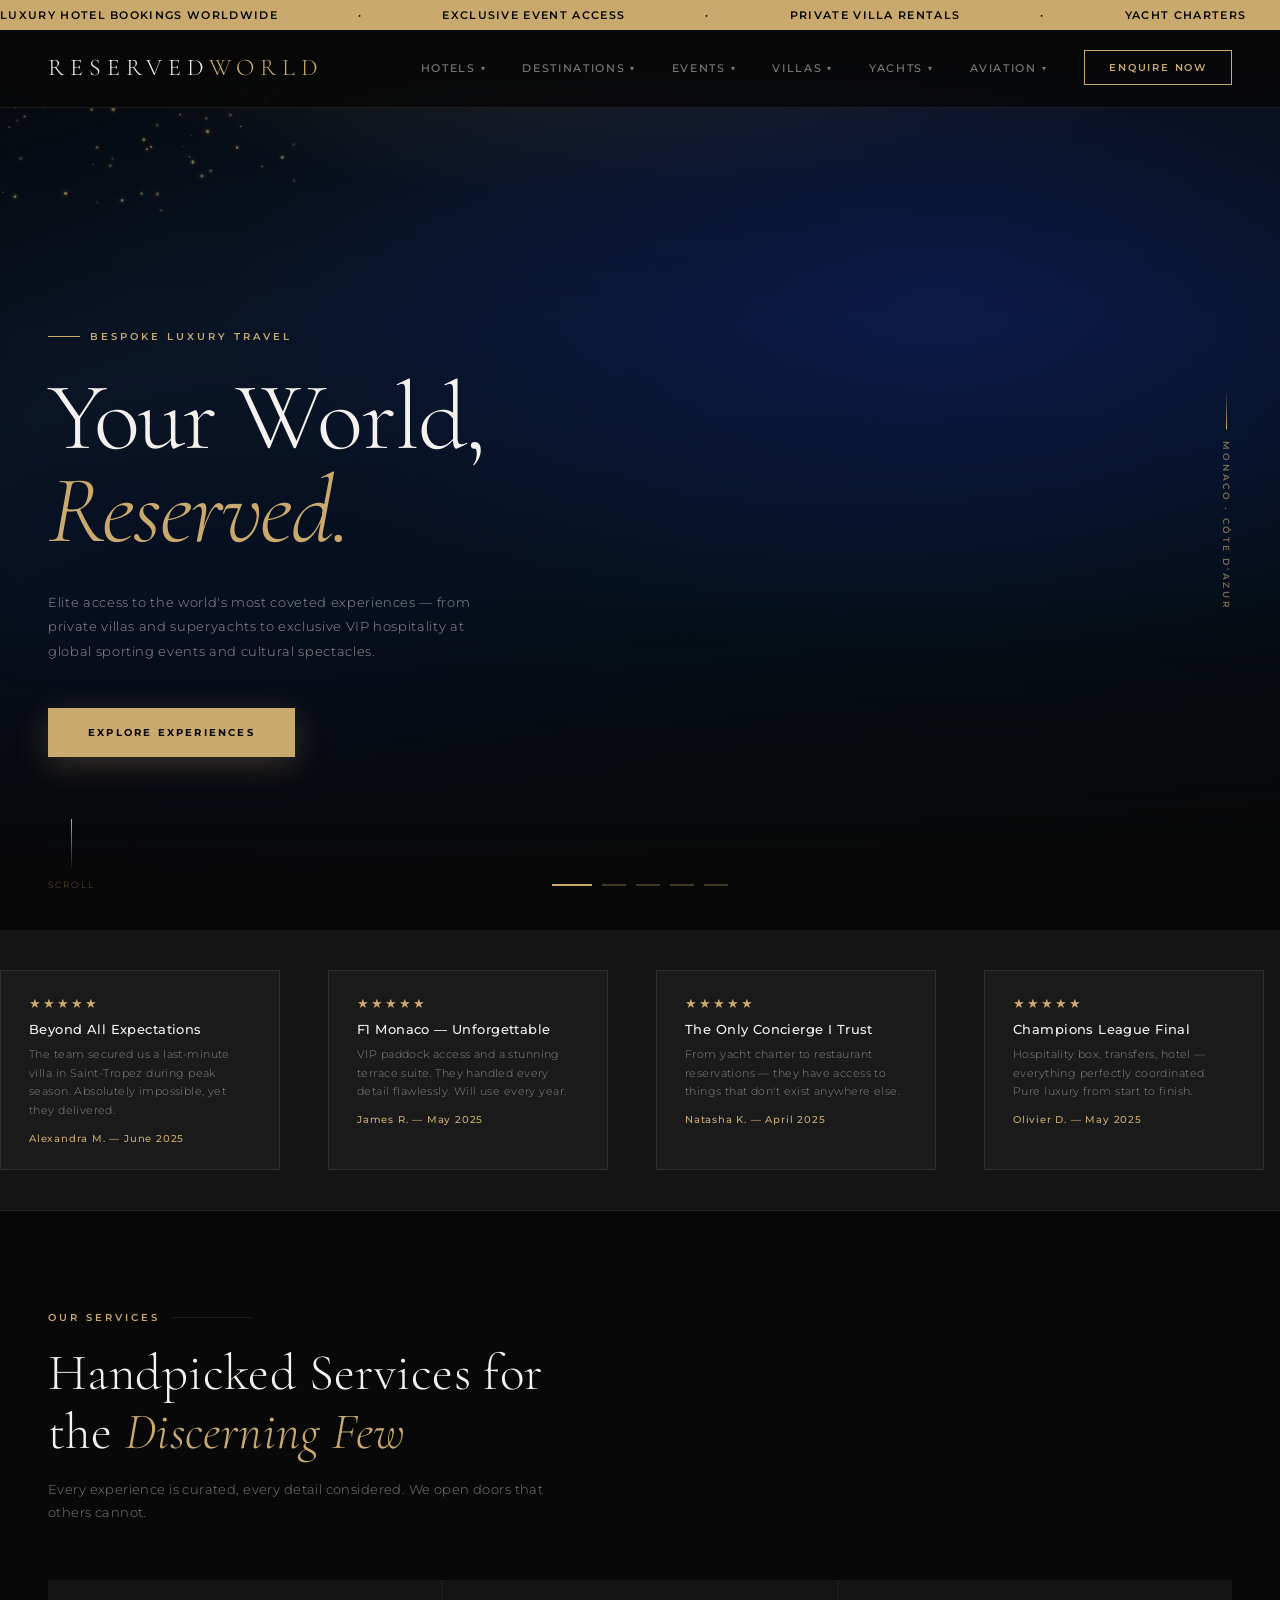
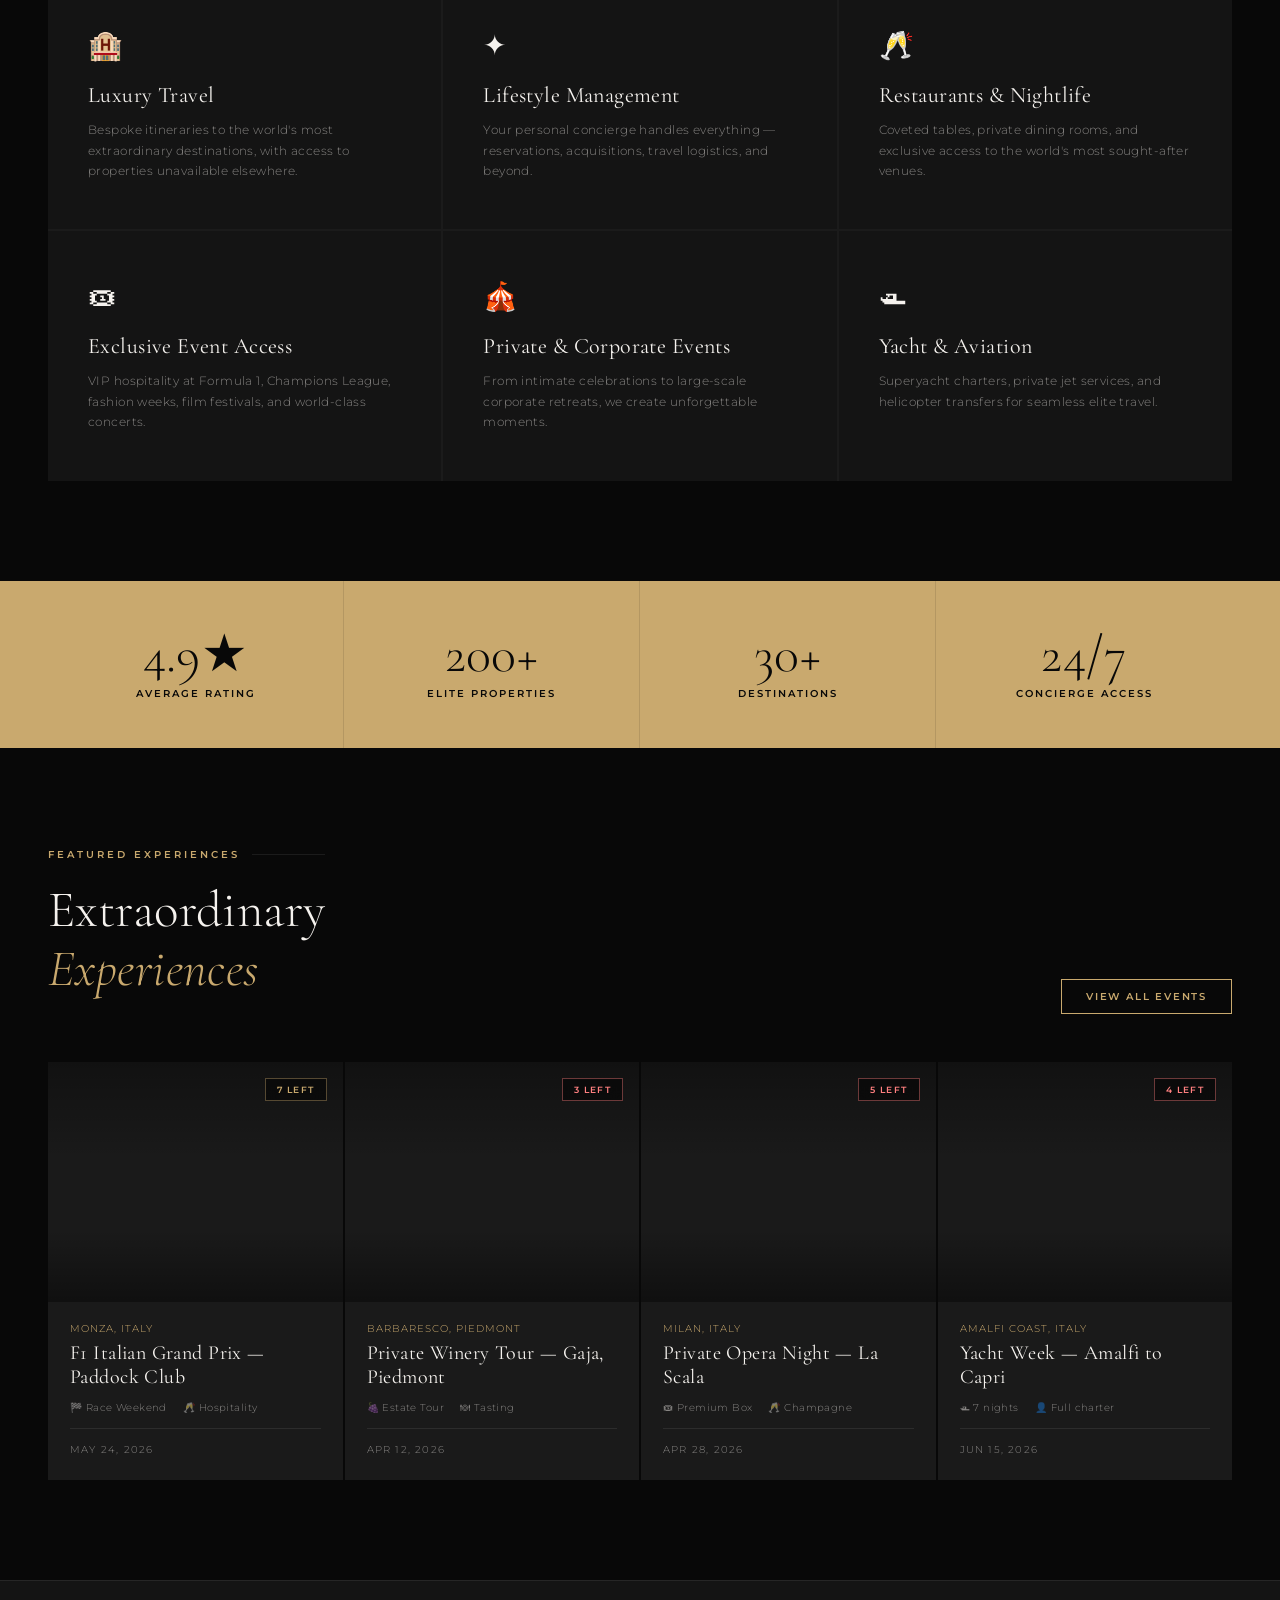
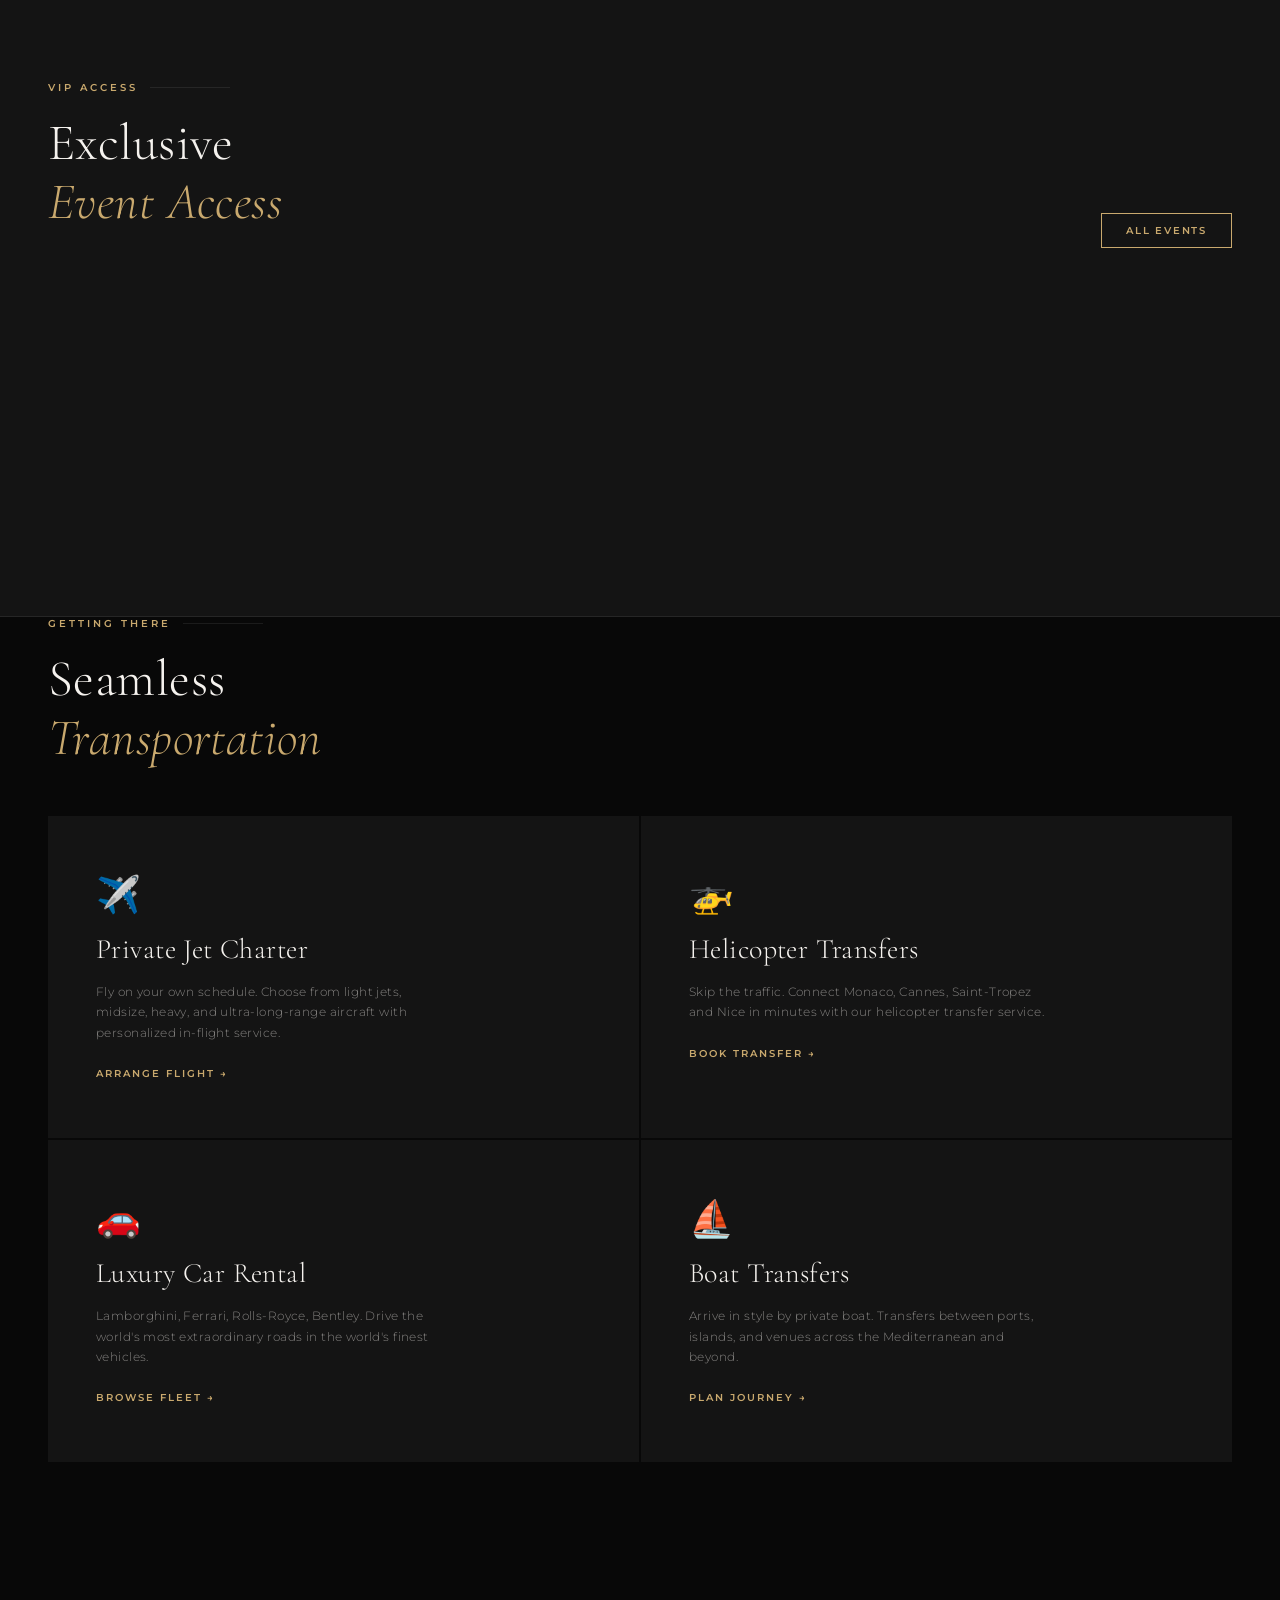
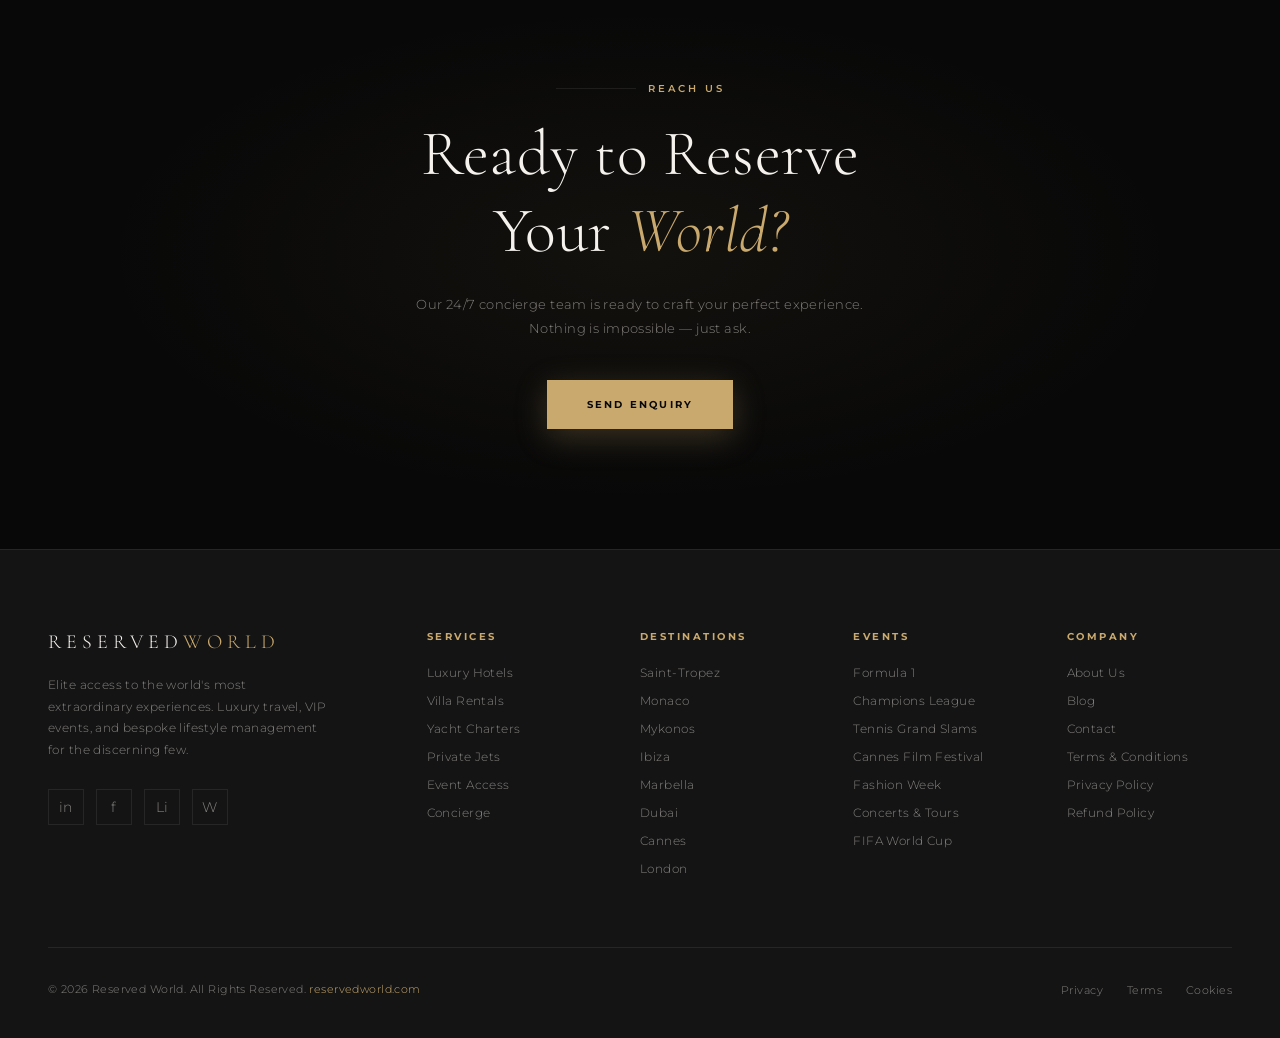
==== commit af8848b4: "Replace Ibiza, Mykonos, Courchevel, Marbella with Milan" ====
--- a/index.html
+++ b/index.html
@@ -1286,10 +1286,8 @@
         <a href="#">Ski Chalets</a>
         <span class="dropdown-group-label">By Destination</span>
         <a href="#">Saint-Tropez</a>
-        <a href="#">Ibiza</a>
-        <a href="#">Mykonos</a>
-        <a href="#">Courchevel</a>
-        <a href="#">Marbella</a>
+        <a href="#">Milan</a>
+
       </div>
     </li>
     <li>
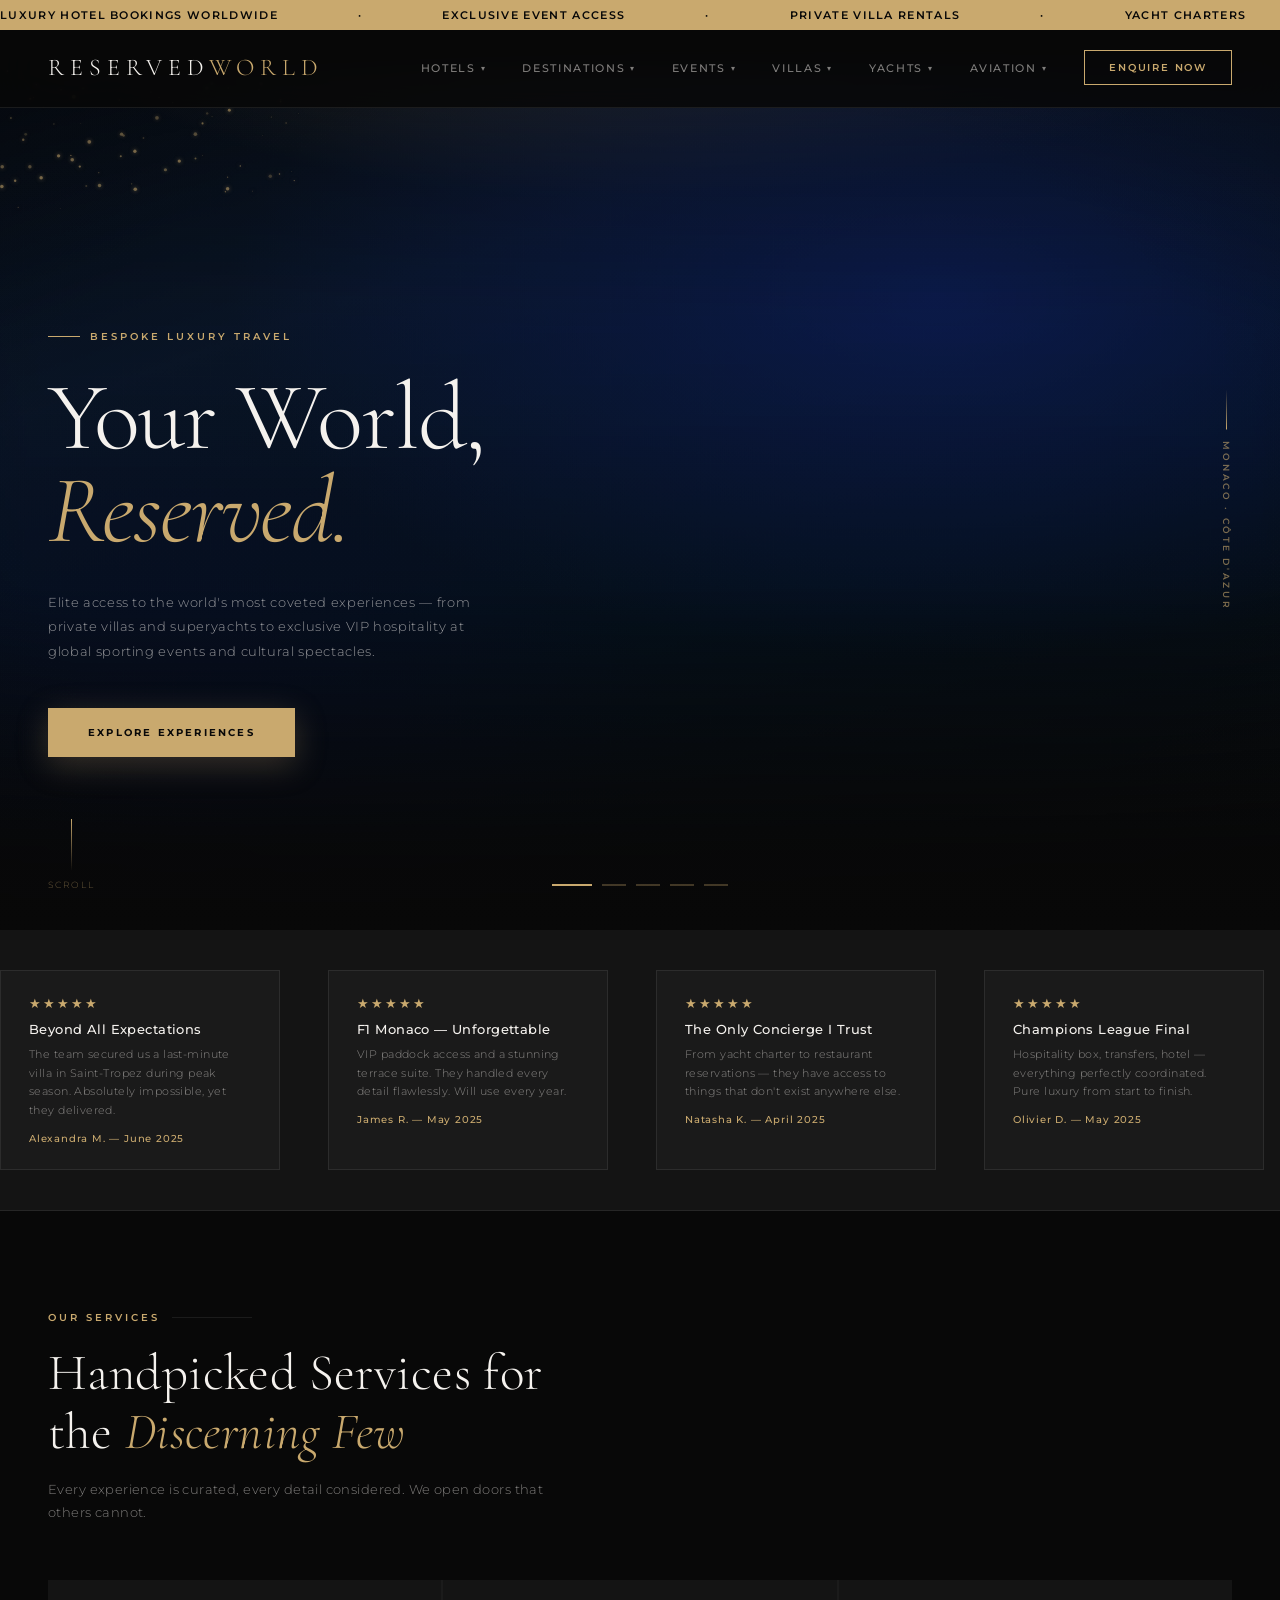
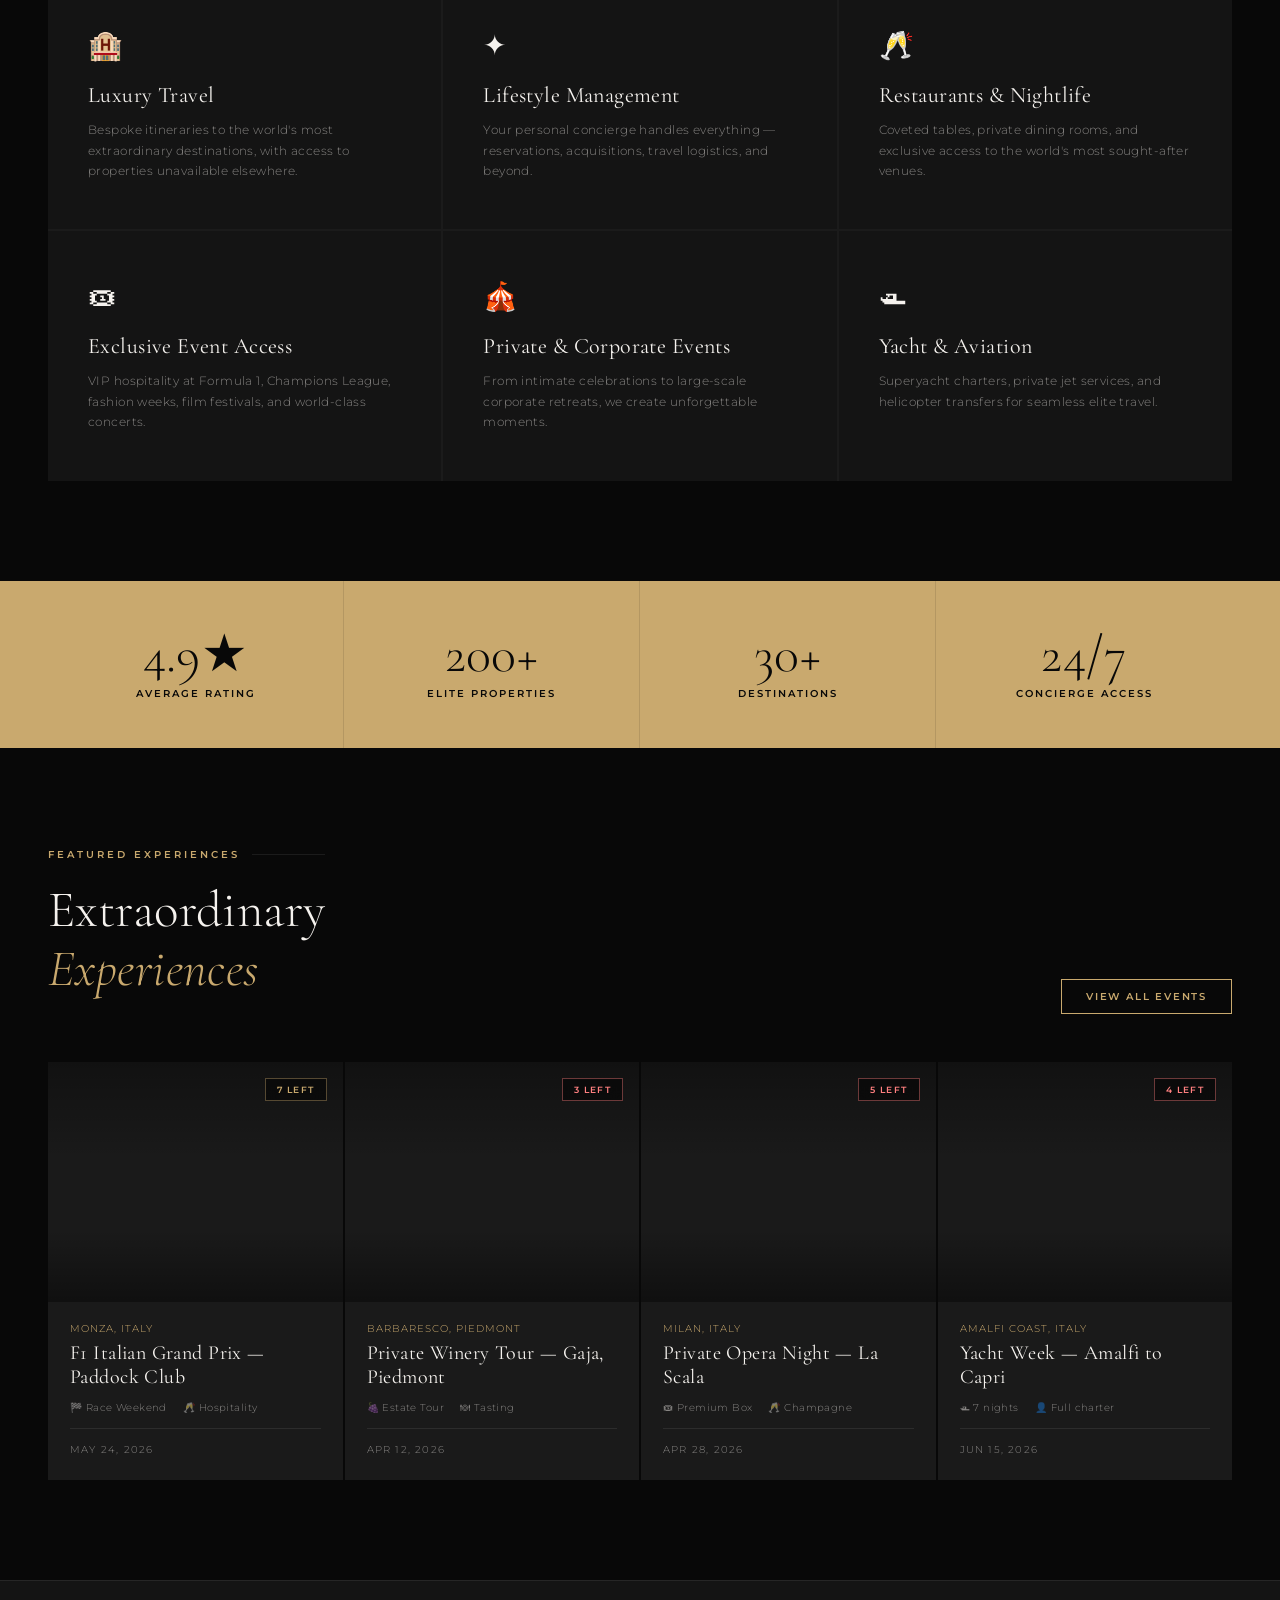
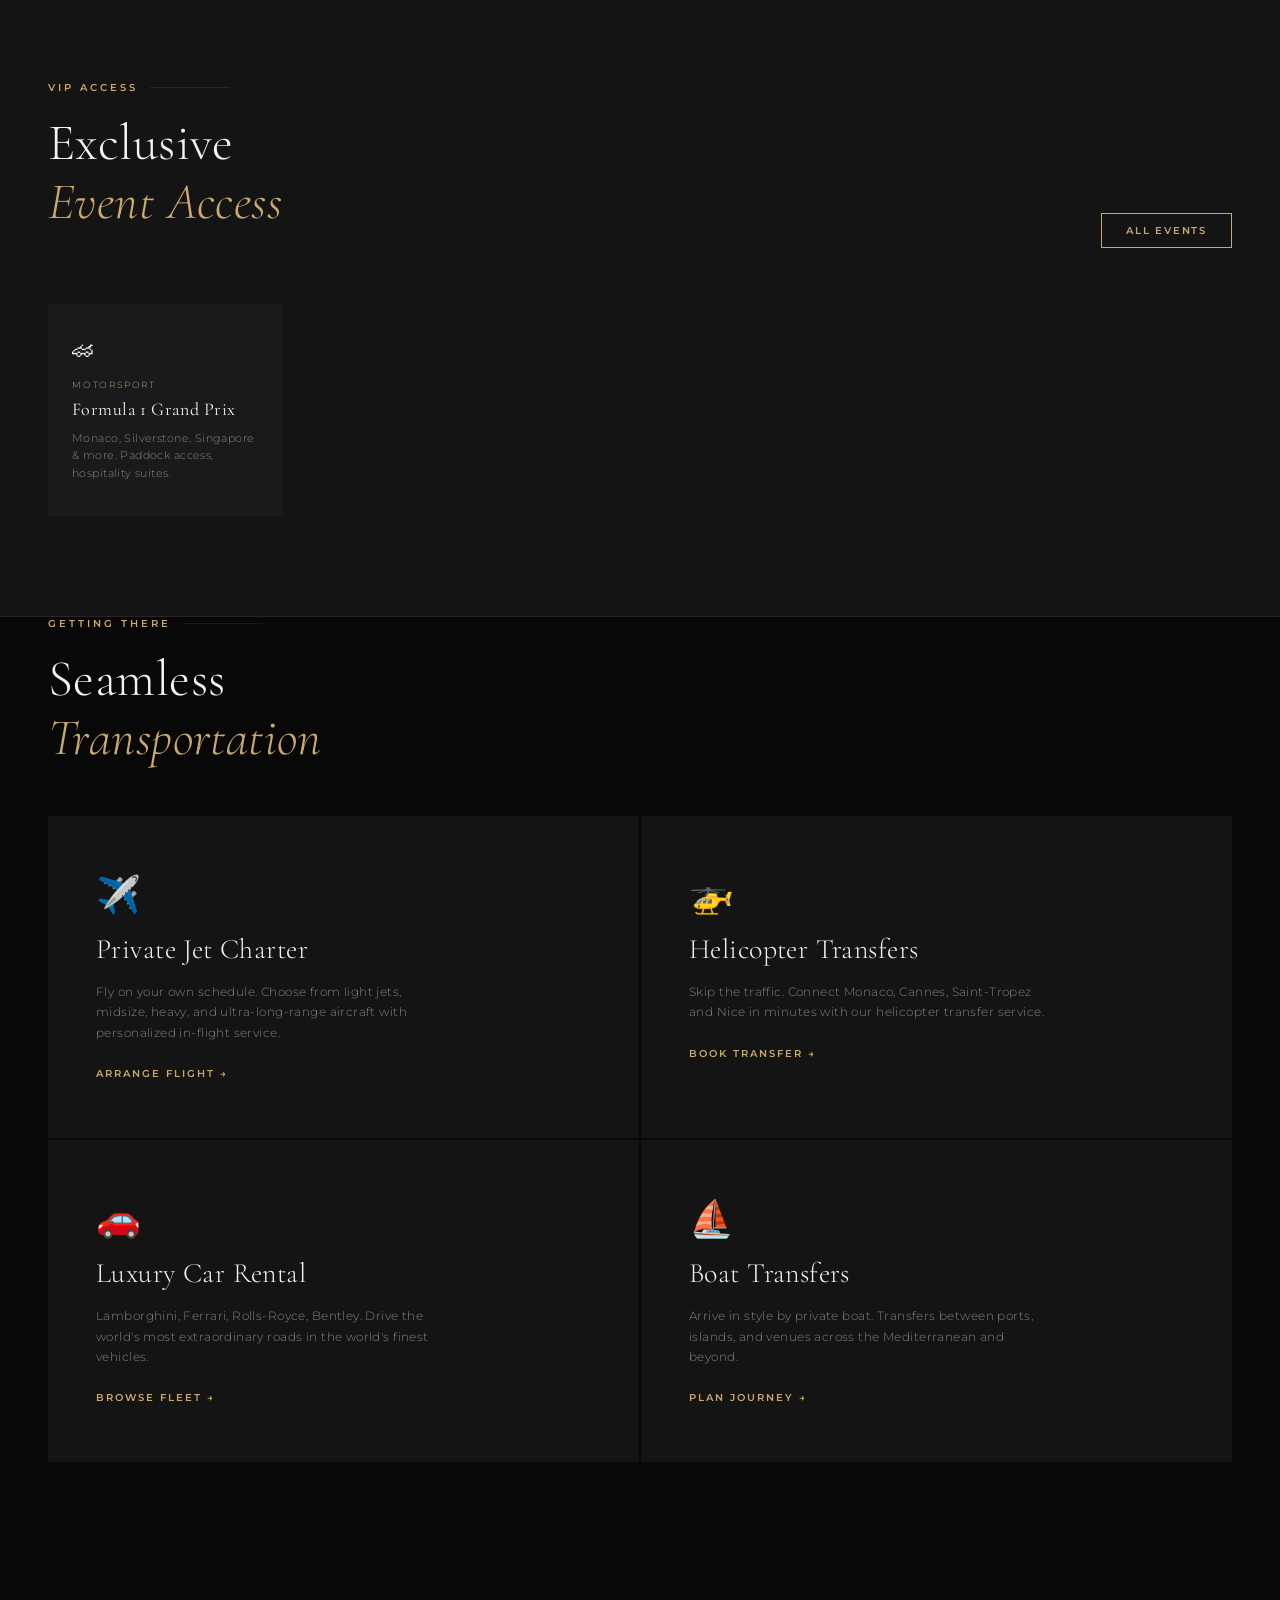
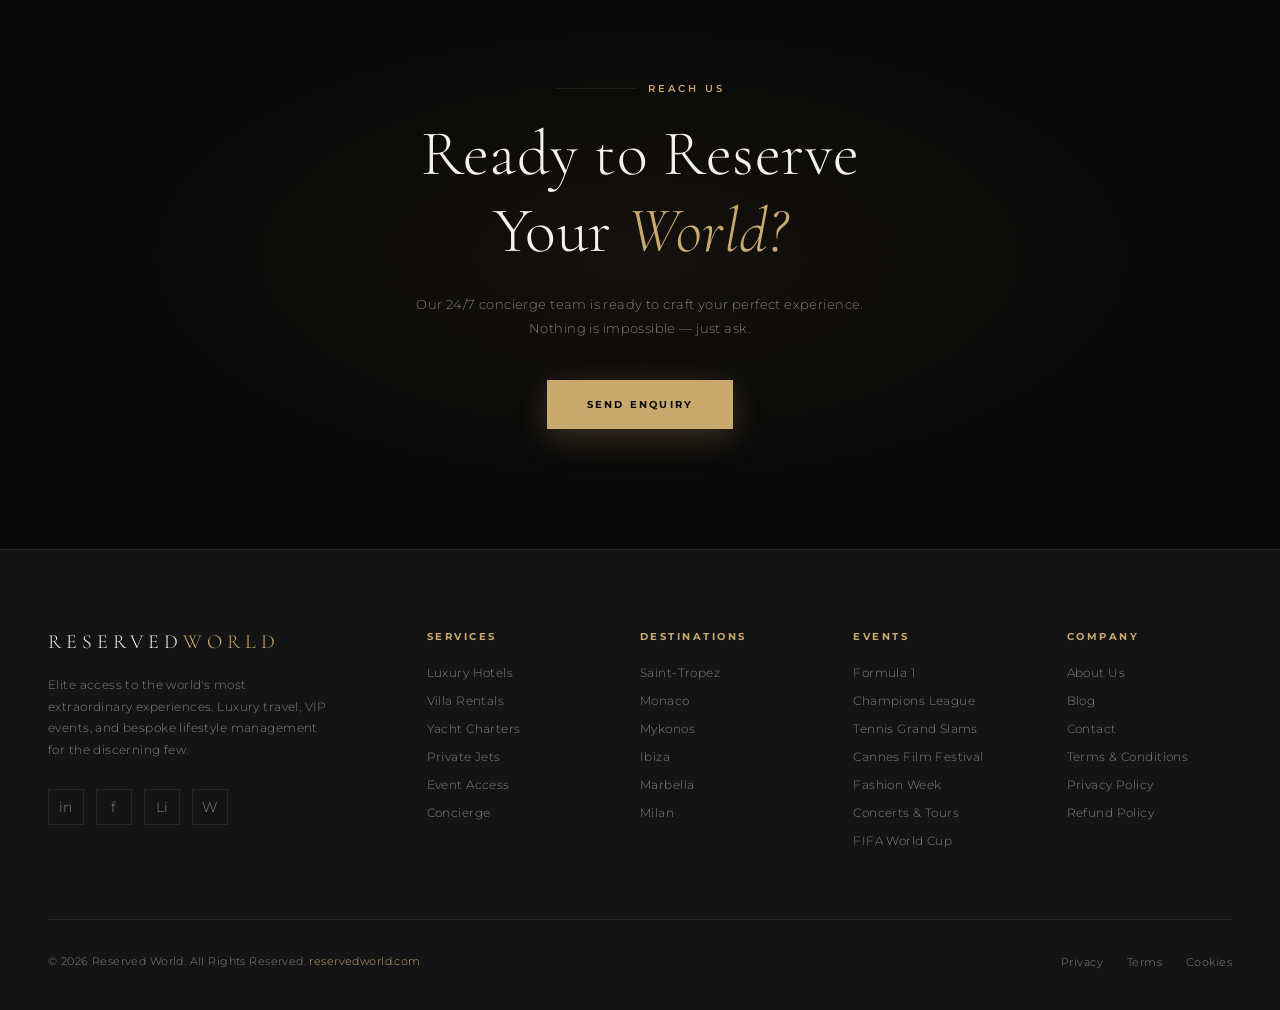
==== commit e1a78990: "Update index.html" ====
--- a/index.html
+++ b/index.html
@@ -1936,9 +1936,7 @@
         <li><a href="#">Mykonos</a></li>
         <li><a href="#">Ibiza</a></li>
         <li><a href="#">Marbella</a></li>
-        <li><a href="#">Dubai</a></li>
-        <li><a href="#">Cannes</a></li>
-        <li><a href="#">London</a></li>
+        <li><a href="#">Milan</a></li>
       </ul>
     </div>
 
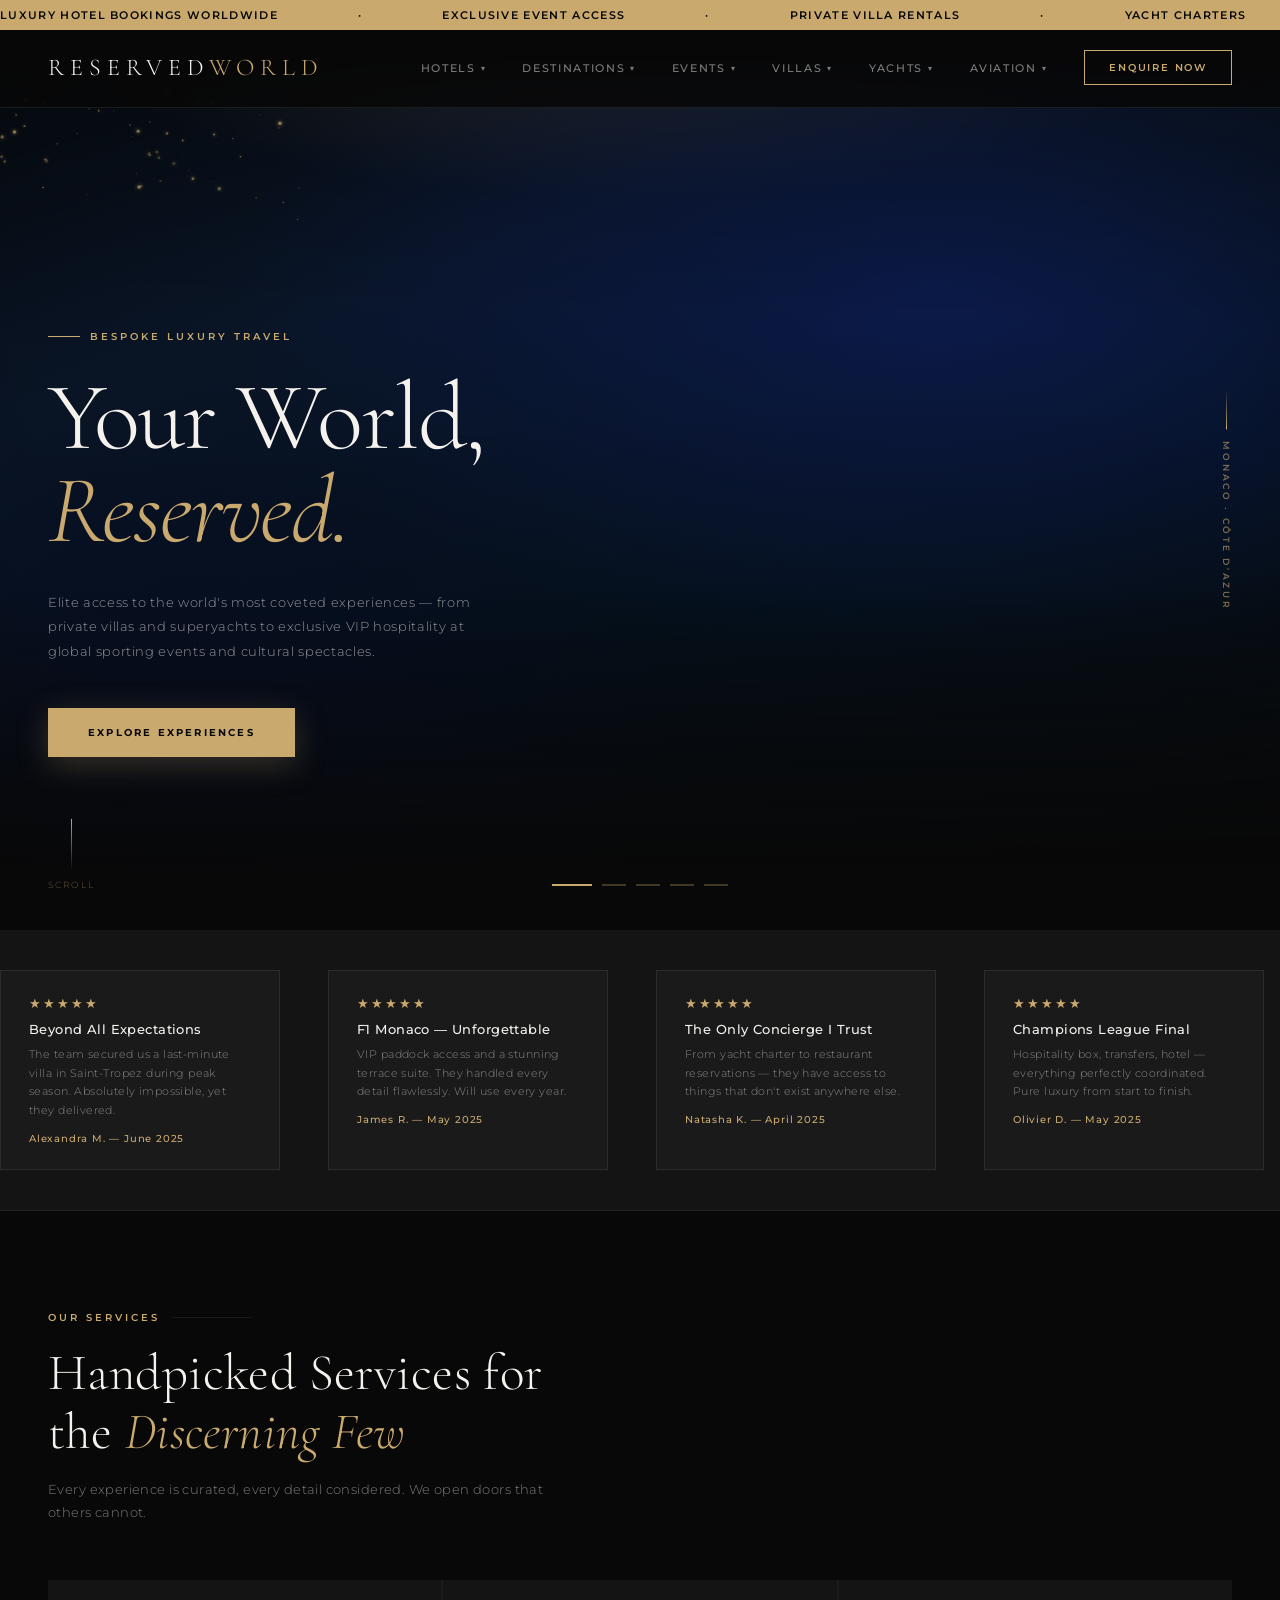
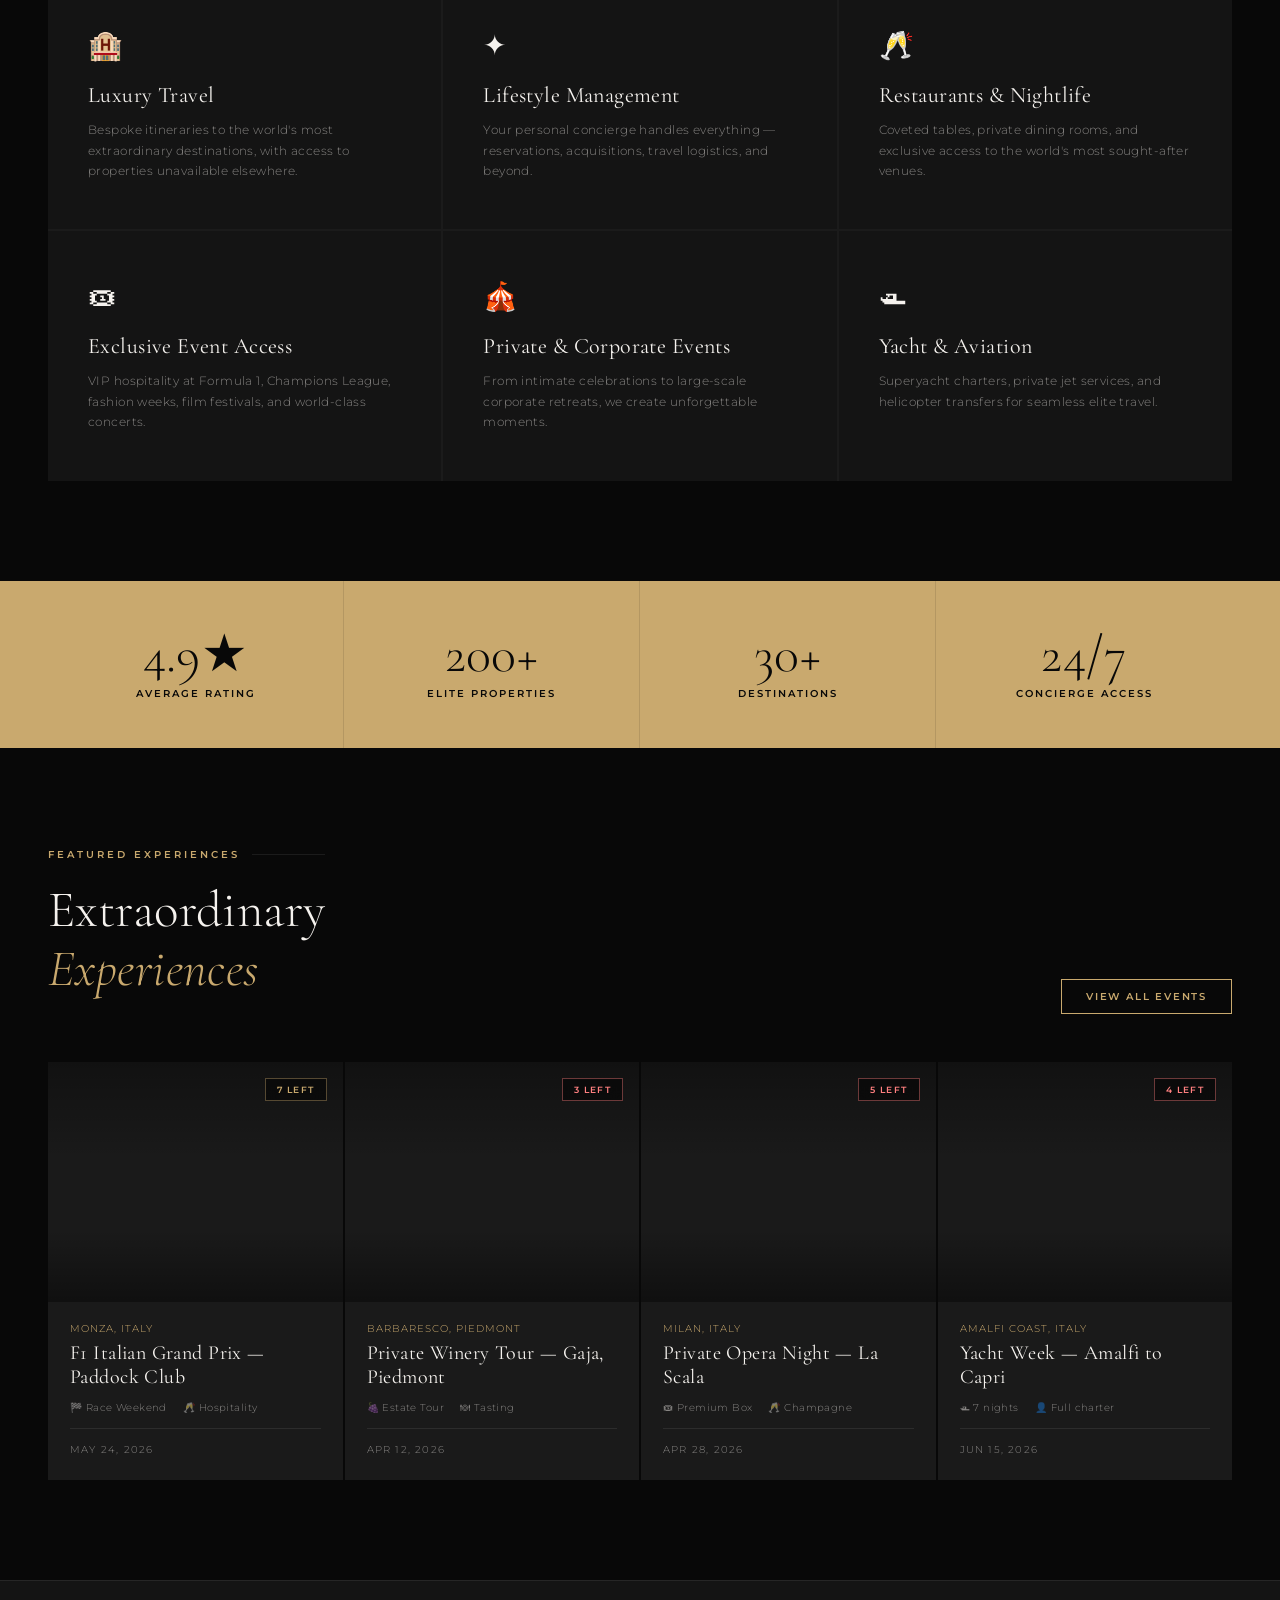
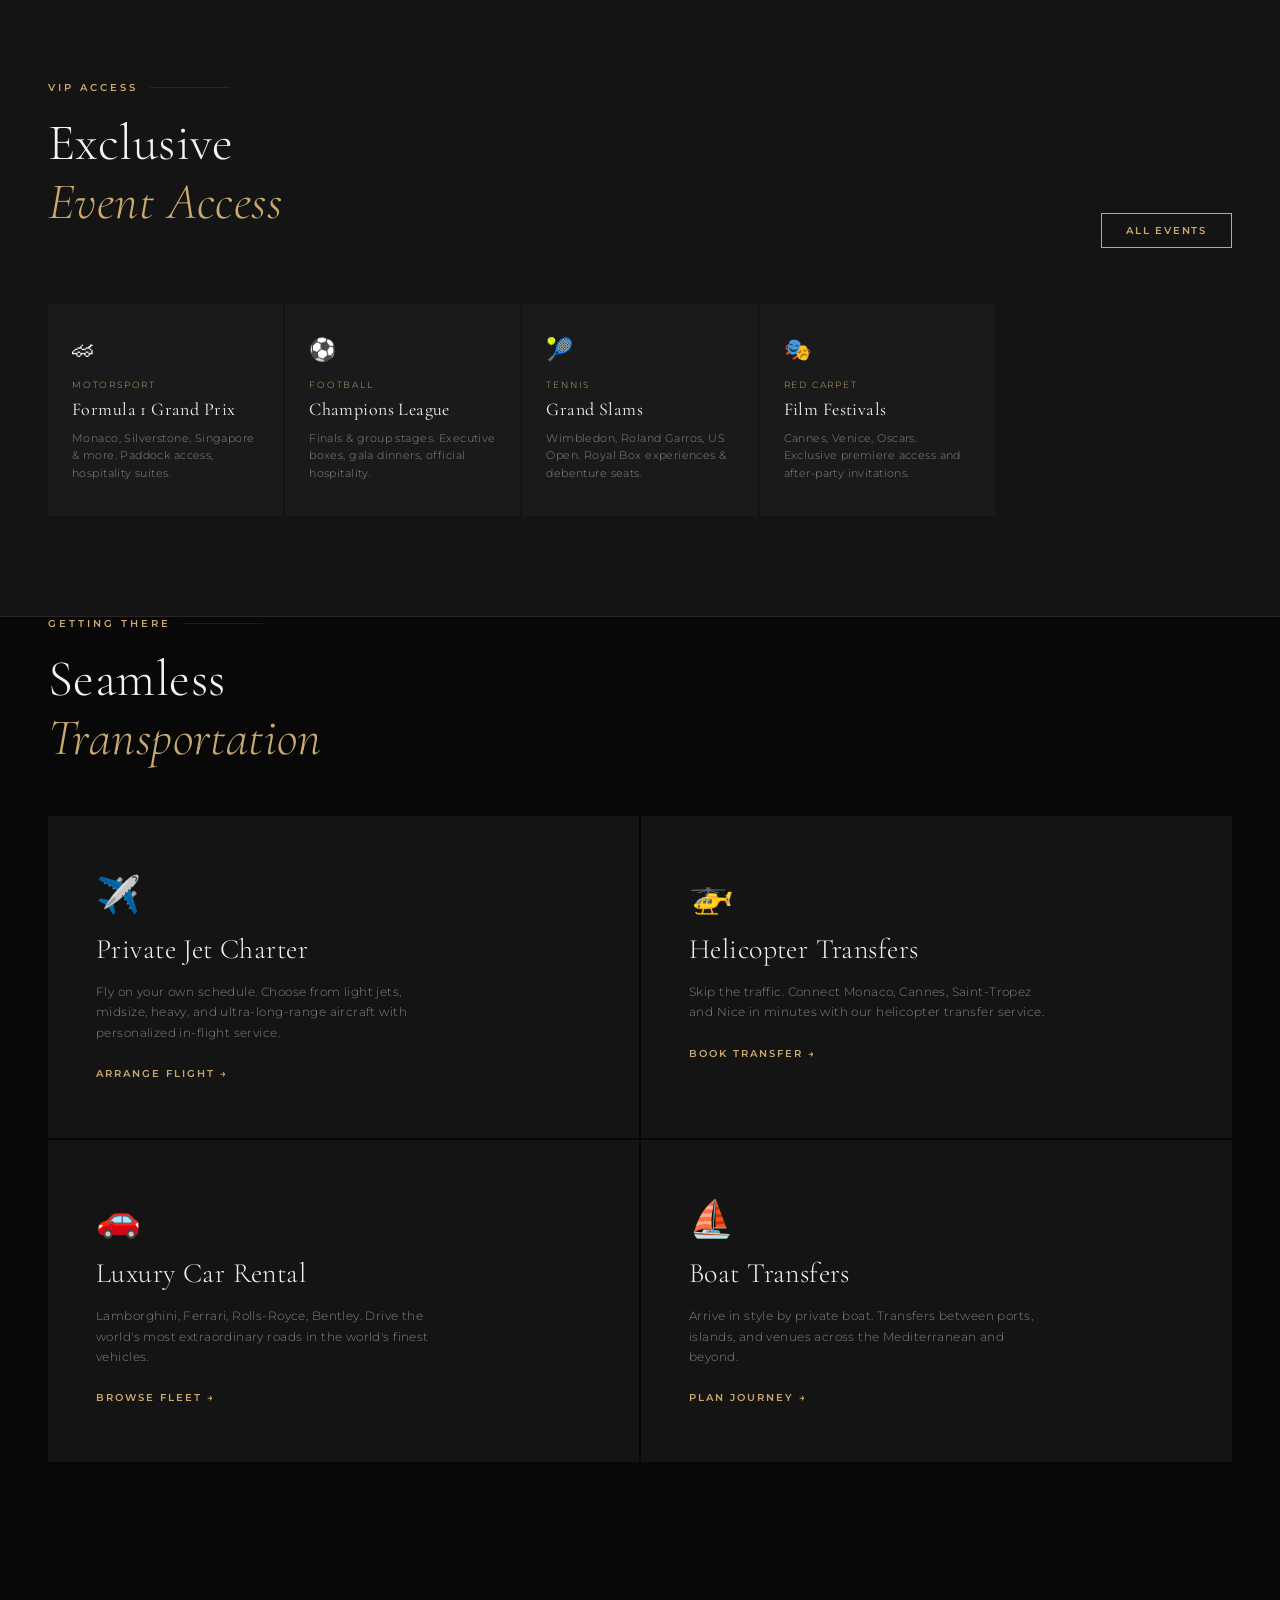
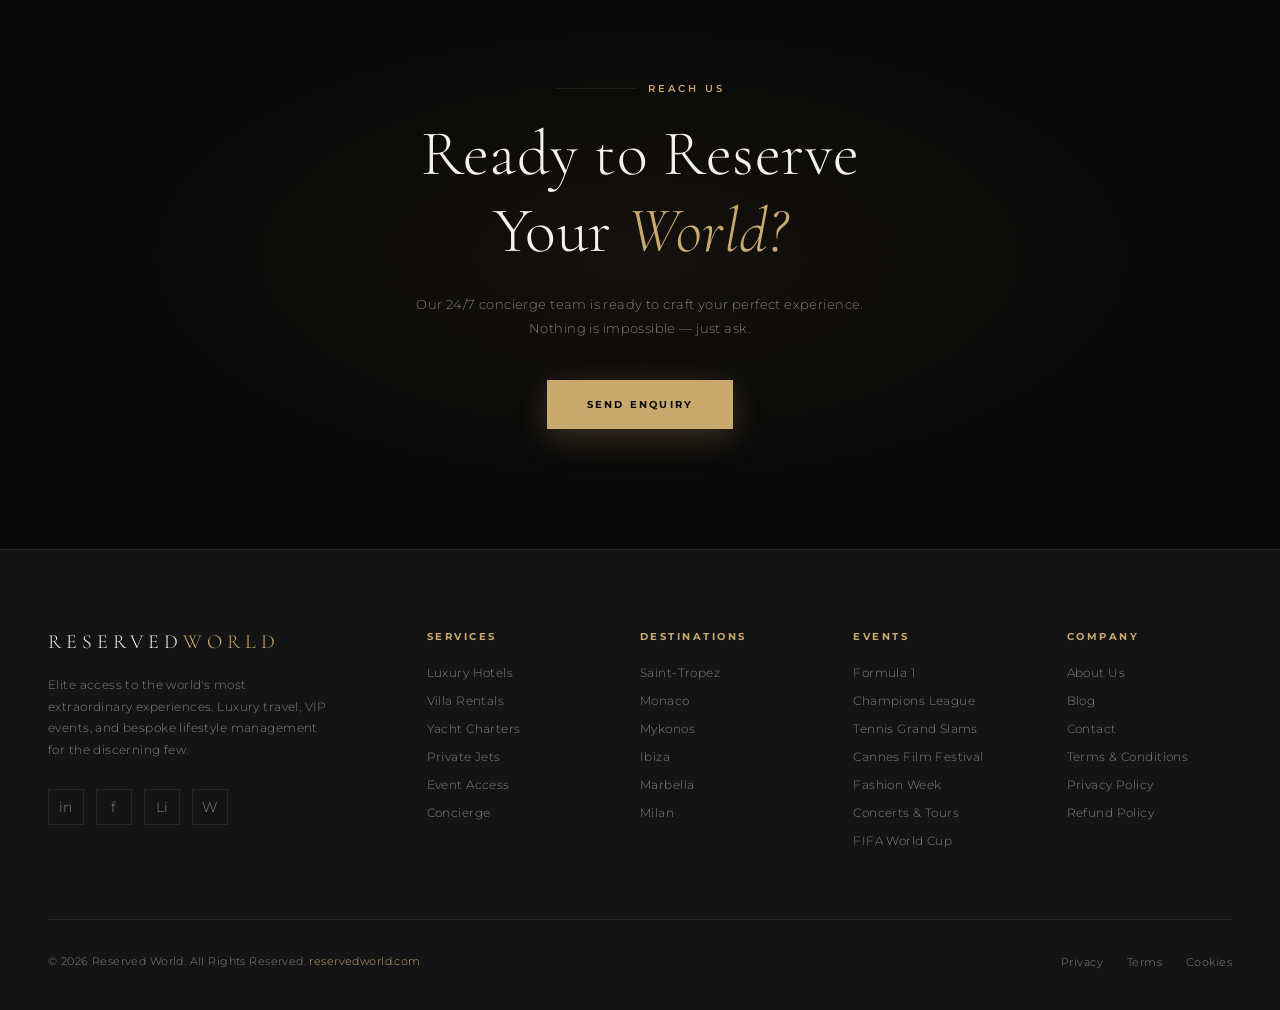
==== commit 7a3deb78: "Update event link to point to events.html" ====
--- a/index.html
+++ b/index.html
@@ -1589,7 +1589,7 @@
       <div class="section-label">Featured Experiences</div>
       <h2 class="section-title">Extraordinary<br><em>Experiences</em></h2>
     </div>
-    <a href="#live-drops" class="btn-outline">View All Events</a>
+    <a href="events.html" class="btn-outline">View All Events</a>
   </div>
 
   <div class="cards-grid">
